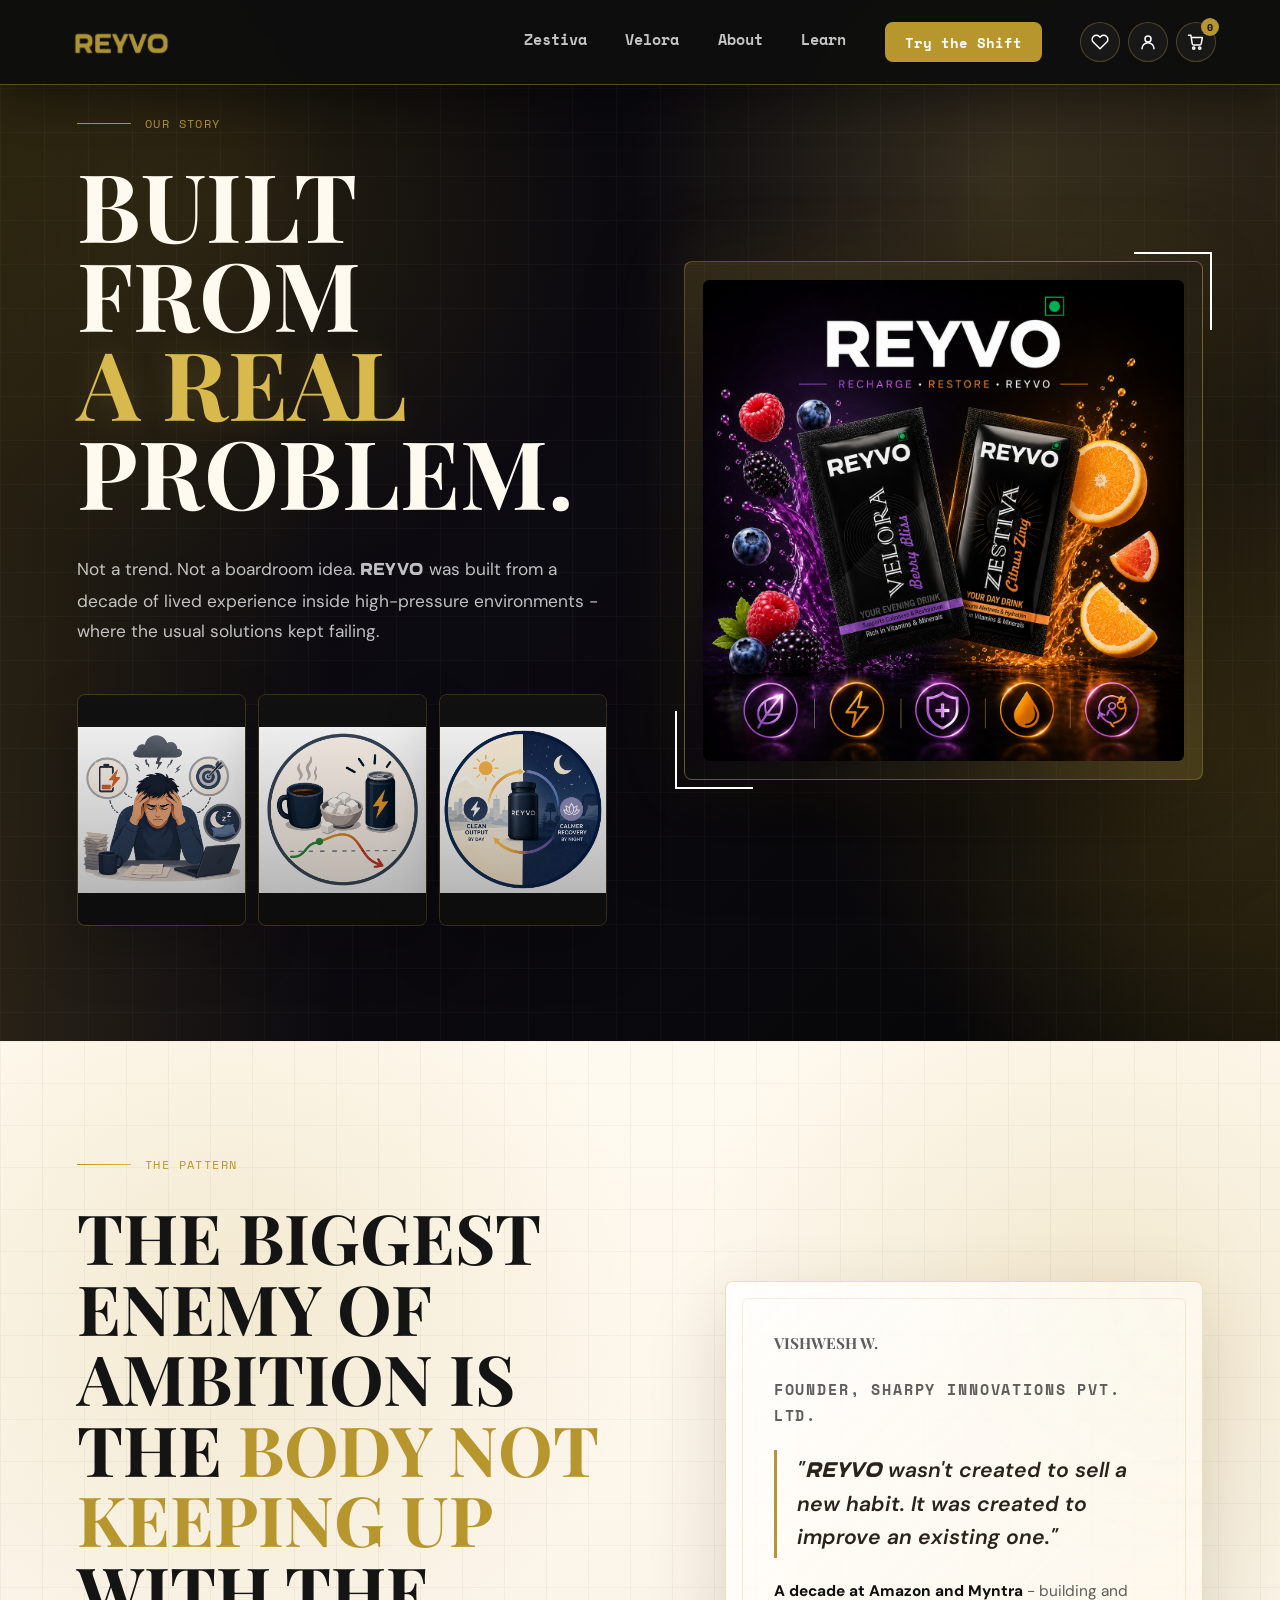
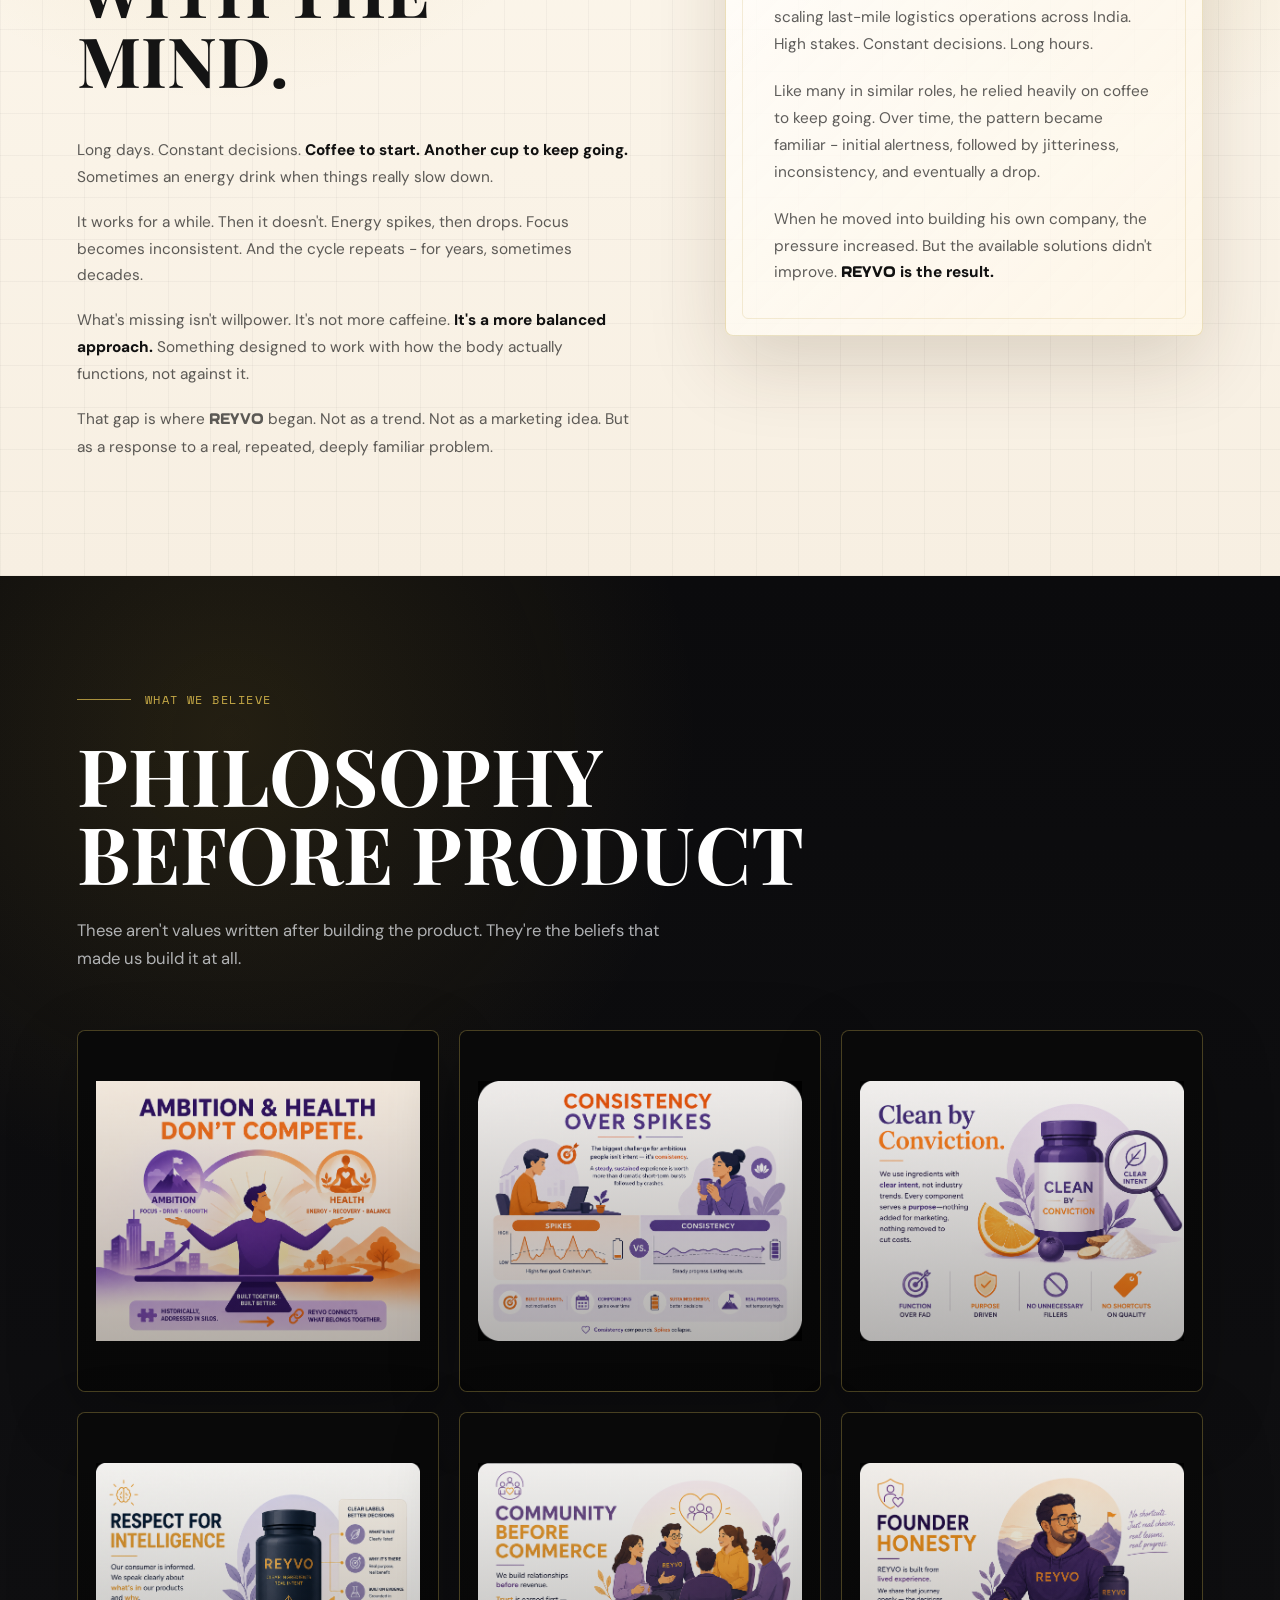
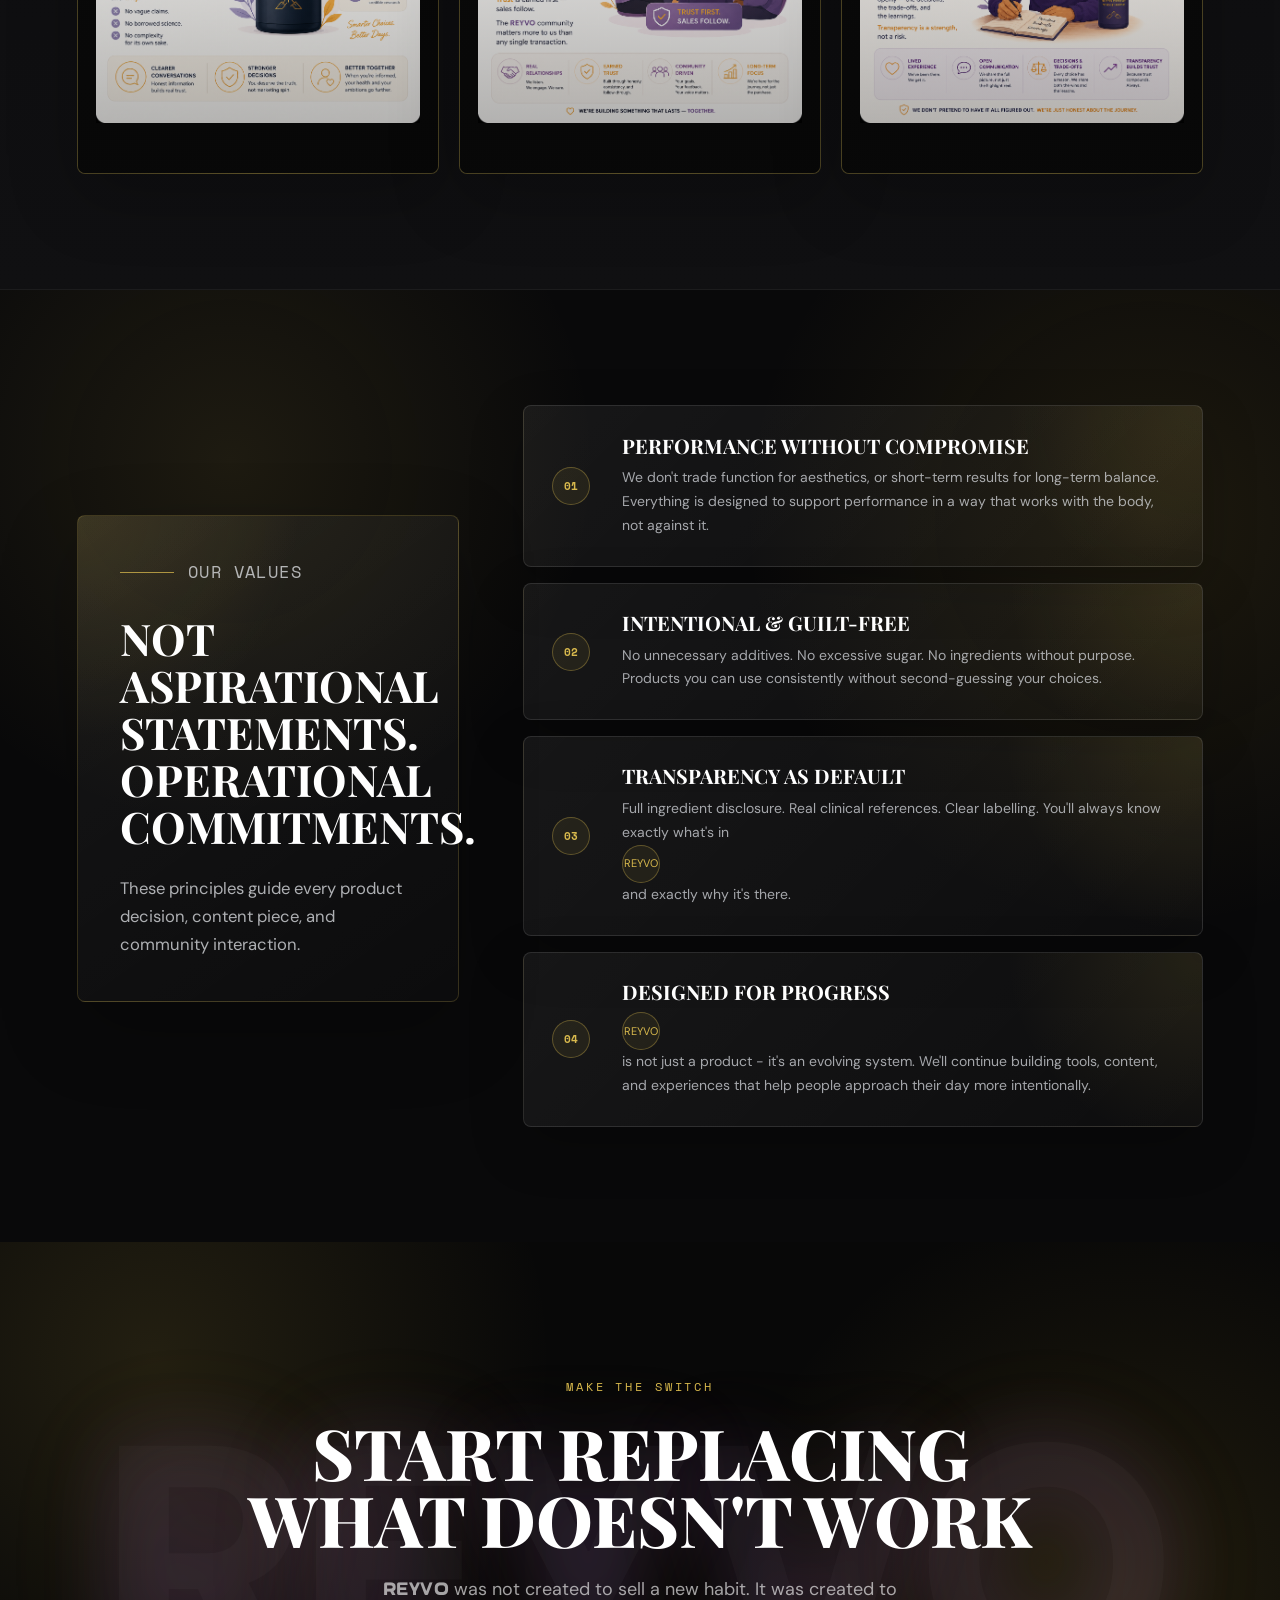
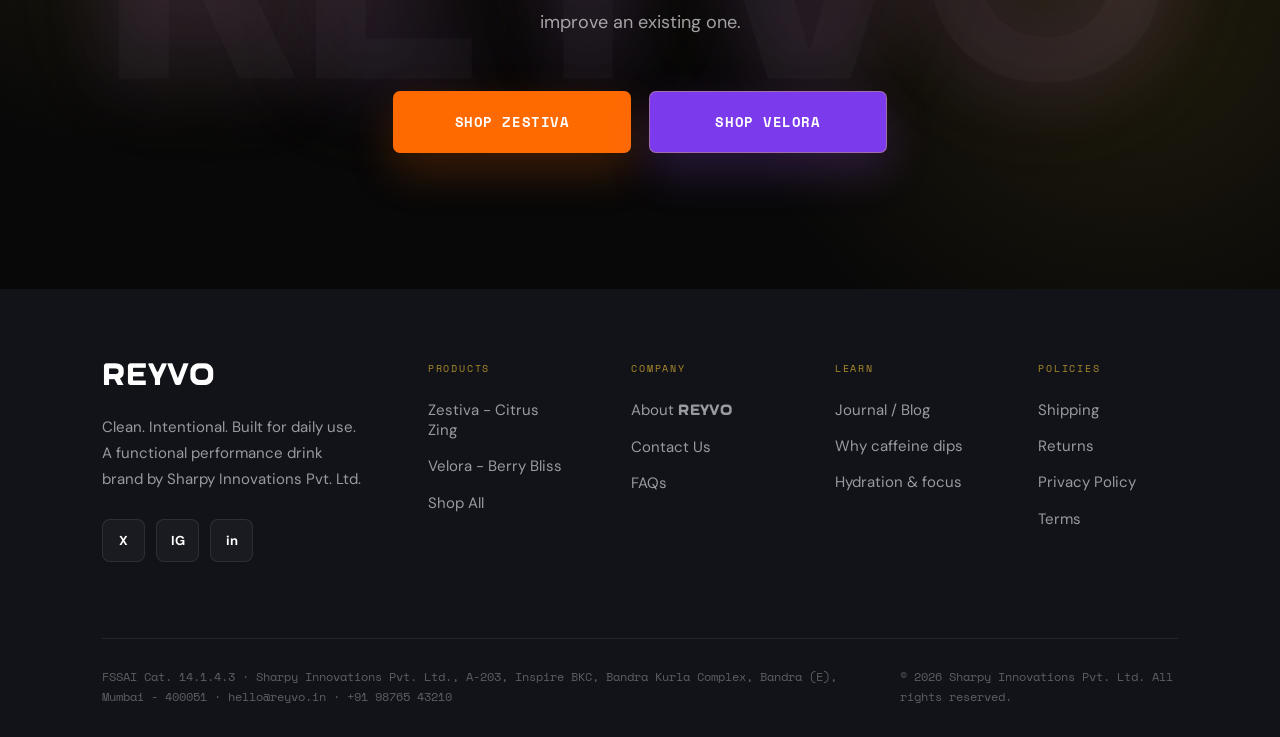
==== about-us.html @ 6826c7c4 "about us page design add to cart design done" ====
<!DOCTYPE html>
<html lang="en">

<head>
    <meta charset="UTF-8">
    <meta name="viewport" content="width=device-width, initial-scale=1.0">
    <title>About Us - REYVO</title>
    <link rel="preconnect" href="https://fonts.googleapis.com">
    <link rel="preconnect" href="https://fonts.gstatic.com" crossorigin>
    <link
        href="https://fonts.googleapis.com/css2?family=DM+Sans:wght@300;400;500;700;800;900&family=Playfair+Display:wght@500;600;700&family=Space+Mono:wght@400;700&display=swap"
        rel="stylesheet">
    <link rel="stylesheet" href="style.css">
</head>

<body class="legal-page">
    <header class="site-header legal-header">
        <a class="brand" href="index.html#top" aria-label="REYVO home">
            <img src="Assets/reyvo-logo.png" alt="REYVO">
        </a>

        <nav class="header-nav" aria-label="Primary navigation">
            <a href="zestiva.html">Zestiva</a>
            <a href="velora.html">Velora</a>
            <a href="about-us.html">About</a>
            <a href="index.html#learn">Learn</a>
            <a class="shop-btn" href="index.html#pricing">Try the Shift</a>
        </nav>
    </header>

    <main id="top">
        <section class="our-story-section about-story-section reveal" id="our-story">
            <div class="our-story-inner">
                <div class="our-story-content">
                    <div class="mini-tag our-story-tag">
                        <span class="tag-line"></span>
                        <p>OUR STORY</p>
                    </div>

                    <h1>
                        BUILT FROM
                        <span>A REAL</span>
                        PROBLEM.
                    </h1>

                    <p class="our-story-lede">
                        Not a trend. Not a boardroom idea. REYVO was built from a decade
                        of lived experience inside high-pressure environments - where
                        the usual solutions kept failing.
                    </p>

                    <div class="story-proof-grid" aria-label="What shaped REYVO">
                        <article class="story-flip-card" tabindex="0">
                            <div class="story-flip-card-inner">
                                <div class="story-card-face story-card-front story-card-image">
                                    <img src="Assets/pressure.png" alt="Pressure visual">
                                </div>
                                <div class="story-card-face story-card-back story-card-content">
                                    <span>01</span>
                                    <strong>Pressure</strong>
                                    <p>Long days made energy, focus, and recovery feel like separate battles.</p>
                                </div>
                            </div>
                        </article>
                        <article class="story-flip-card" tabindex="0">
                            <div class="story-flip-card-inner">
                                <div class="story-card-face story-card-front story-card-image">
                                    <img src="Assets/pattern.png" alt="Pattern visual">
                                </div>
                                <div class="story-card-face story-card-back story-card-content">
                                    <span>02</span>
                                    <strong>Pattern</strong>
                                    <p>Coffee, sugar, and stimulation helped briefly, then created another dip.</p>
                                </div>
                            </div>
                        </article>
                        <article class="story-flip-card" tabindex="0">
                            <div class="story-flip-card-inner">
                                <div class="story-card-face story-card-front story-card-image">
                                    <img src="Assets/shift.png" alt="Shift visual">
                                </div>
                                <div class="story-card-face story-card-back story-card-content">
                                    <span>03</span>
                                    <strong>Shift</strong>
                                    <p>REYVO was built for daily rhythm: clean output by day, calmer recovery by night.</p>
                                </div>
                            </div>
                        </article>
                    </div>
                </div>

                <figure class="our-story-visual">
                    <img src="Assets/our-story-img.png" alt="REYVO Zestiva and Velora product story">
                </figure>
            </div>
        </section>

        <section class="about-pattern-section reveal" id="pattern">
            <div class="about-pattern-inner">
                <div class="about-pattern-copy">
                    <div class="mini-tag about-pattern-tag">
                        <span class="tag-line"></span>
                        <p>THE PATTERN</p>
                    </div>

                    <h2>
                        The biggest enemy of ambition is the <span>body not keeping up</span> with the mind.
                    </h2>

                    <div class="about-pattern-text">
                        <p>Long days. Constant decisions. <strong>Coffee to start. Another cup to keep going.</strong> Sometimes an energy drink when things really slow down.</p>
                        <p>It works for a while. Then it doesn't. Energy spikes, then drops. Focus becomes inconsistent. And the cycle repeats - for years, sometimes decades.</p>
                        <p>What's missing isn't willpower. It's not more caffeine. <strong>It's a more balanced approach.</strong> Something designed to work with how the body actually functions, not against it.</p>
                        <p>That gap is where REYVO began. Not as a trend. Not as a marketing idea. But as a response to a real, repeated, deeply familiar problem.</p>
                    </div>
                </div>

                <aside class="founder-note-card" aria-label="Founder note">
                    <p class="founder-name">Vishwesh W.</p>
                    <p class="founder-role">Founder, Sharpy Innovations Pvt. Ltd.</p>

                    <blockquote>
                        "REYVO wasn't created to sell a new habit. It was created to improve an existing one."
                    </blockquote>

                    <p><strong>A decade at Amazon and Myntra</strong> - building and scaling last-mile logistics operations across India. High stakes. Constant decisions. Long hours.</p>
                    <p>Like many in similar roles, he relied heavily on coffee to keep going. Over time, the pattern became familiar - initial alertness, followed by jitteriness, inconsistency, and eventually a drop.</p>
                    <p>When he moved into building his own company, the pressure increased. But the available solutions didn't improve. <strong>REYVO is the result.</strong></p>
                </aside>
            </div>
        </section>

        <section class="about-philosophy-section reveal" id="philosophy">
            <div class="about-philosophy-inner">
                <div class="mini-tag about-dark-tag">
                    <span class="tag-line"></span>
                    <p>WHAT WE BELIEVE</p>
                </div>

                <div class="about-section-heading">
                    <h2>Philosophy before product</h2>
                    <p>These aren't values written after building the product. They're the beliefs that made us build it at all.</p>
                </div>

                <div class="philosophy-grid" aria-label="REYVO philosophy">
                    <article class="philosophy-card" tabindex="0">
                        <div class="philosophy-card-inner">
                            <div class="philosophy-card-face philosophy-card-image">
                                <img src="Assets/ambition.png" alt="Ambition and health visual">
                            </div>
                            <div class="philosophy-card-face philosophy-card-copy">
                                <span>01</span>
                                <h3>Ambition &amp; health don't compete</h3>
                                <p>You shouldn't have to choose between performing at your best and treating your body well. The two are not in conflict - they've just been offered conflicting tools until now.</p>
                            </div>
                        </div>
                    </article>

                    <article class="philosophy-card" tabindex="0">
                        <div class="philosophy-card-inner">
                            <div class="philosophy-card-face philosophy-card-image">
                                <img src="Assets/consistency.png" alt="Consistency visual">
                            </div>
                            <div class="philosophy-card-face philosophy-card-copy">
                                <span>02</span>
                                <h3>Consistency over spikes</h3>
                                <p>The biggest challenge for ambitious people isn't intent - it's consistency. A steady, sustained experience is worth more than dramatic short-term bursts followed by crashes.</p>
                            </div>
                        </div>
                    </article>

                    <article class="philosophy-card" tabindex="0">
                        <div class="philosophy-card-inner">
                            <div class="philosophy-card-face philosophy-card-image">
                                <img src="Assets/clean.png" alt="Clean formulation visual">
                            </div>
                            <div class="philosophy-card-face philosophy-card-copy">
                                <span>03</span>
                                <h3>Clean by conviction</h3>
                                <p>We use ingredients with intention, not because "clean" is fashionable. Every ingredient has a defined role. Nothing added for marketing. Nothing removed for cost.</p>
                            </div>
                        </div>
                    </article>

                    <article class="philosophy-card" tabindex="0">
                        <div class="philosophy-card-inner">
                            <div class="philosophy-card-face philosophy-card-image">
                                <img src="Assets/respect.png" alt="Respect for intelligence visual">
                            </div>
                            <div class="philosophy-card-face philosophy-card-copy">
                                <span>04</span>
                                <h3>Respect for intelligence</h3>
                                <p>Our consumer is informed. We speak clearly about what's in our products and why. No vague claims. No borrowed science. No complexity for its own sake.</p>
                            </div>
                        </div>
                    </article>

                    <article class="philosophy-card" tabindex="0">
                        <div class="philosophy-card-inner">
                            <div class="philosophy-card-face philosophy-card-image">
                                <img src="Assets/community.png" alt="Community visual">
                            </div>
                            <div class="philosophy-card-face philosophy-card-copy">
                                <span>05</span>
                                <h3>Community before commerce</h3>
                                <p>We build relationships before revenue. Trust is earned first - sales follow. The REYVO community matters more to us than any single transaction.</p>
                            </div>
                        </div>
                    </article>

                    <article class="philosophy-card" tabindex="0">
                        <div class="philosophy-card-inner">
                            <div class="philosophy-card-face philosophy-card-image">
                                <img src="Assets/founder.png" alt="Founder honesty visual">
                            </div>
                            <div class="philosophy-card-face philosophy-card-copy">
                                <span>06</span>
                                <h3>Founder honesty</h3>
                                <p>REYVO is built from lived experience. We share that journey openly - the decisions, the trade-offs, and the learnings. Transparency is a strength, not a risk.</p>
                            </div>
                        </div>
                    </article>
                </div>
            </div>
        </section>

        <section class="about-values-section reveal" id="values">
            <div class="about-values-inner">
                <div class="about-values-lead">
                    <div class="mini-tag about-dark-tag">
                        <span class="tag-line"></span>
                        <p>OUR VALUES</p>
                    </div>

                    <h2>Not aspirational statements. Operational commitments.</h2>
                    <p>These principles guide every product decision, content piece, and community interaction.</p>
                </div>

                <div class="about-values-list" aria-label="REYVO values">
                    <article>
                        <span>01</span>
                        <div>
                            <h3>Performance without compromise</h3>
                            <p>We don't trade function for aesthetics, or short-term results for long-term balance. Everything is designed to support performance in a way that works with the body, not against it.</p>
                        </div>
                    </article>

                    <article>
                        <span>02</span>
                        <div>
                            <h3>Intentional &amp; guilt-free</h3>
                            <p>No unnecessary additives. No excessive sugar. No ingredients without purpose. Products you can use consistently without second-guessing your choices.</p>
                        </div>
                    </article>

                    <article>
                        <span>03</span>
                        <div>
                            <h3>Transparency as default</h3>
                            <p>Full ingredient disclosure. Real clinical references. Clear labelling. You'll always know exactly what's in REYVO and exactly why it's there.</p>
                        </div>
                    </article>

                    <article>
                        <span>04</span>
                        <div>
                            <h3>Designed for progress</h3>
                            <p>REYVO is not just a product - it's an evolving system. We'll continue building tools, content, and experiences that help people approach their day more intentionally.</p>
                        </div>
                    </article>
                </div>
            </div>
        </section>

        <section class="switch-section about-switch-section reveal">
            <div class="premium-fit-inner">
                <p class="switch-kicker">MAKE THE SWITCH</p>

                <h2>START REPLACING<br>WHAT DOESN'T WORK</h2>
                <p class="premium-fit-lede">REYVO was not created to sell a new habit. It was created to improve an existing one.</p>

                <div class="switch-actions">
                    <a class="switch-btn switch-zestiva" href="index.html#pricing">SHOP ZESTIVA</a>
                    <a class="switch-btn switch-velora" href="index.html#pricing">SHOP VELORA</a>
                </div>
            </div>
        </section>
    </main>

    <footer class="footer site-footer">
        <div class="footer-inner">
            <div class="footer-grid">
                <div class="footer-brand-block">
                    <a class="footer-logo" href="index.html#top" aria-label="REYVO home">REYVO</a>
                    <p>Clean. Intentional. Built for daily use. A functional performance drink brand by Sharpy Innovations Pvt. Ltd.</p>
                    <div class="footer-social" aria-label="Social links">
                        <a href="https://x.com/reyvoindia" target="_blank" rel="noopener" aria-label="X">X</a>
                        <a href="https://www.instagram.com/reyvoindia" target="_blank" rel="noopener" aria-label="Instagram">IG</a>
                        <a href="https://www.linkedin.com/company/reyvo" target="_blank" rel="noopener" aria-label="LinkedIn">in</a>
                    </div>
                </div>

                <nav class="footer-column" aria-label="Products">
                    <h2>Products</h2>
                    <a href="zestiva.html">Zestiva - Citrus Zing</a>
                    <a href="velora.html">Velora - Berry Bliss</a>
                    <a href="index.html#pricing">Shop All</a>
                </nav>

                <nav class="footer-column" aria-label="Company">
                    <h2>Company</h2>
                    <a href="about-us.html">About REYVO</a>
                    <a href="contact-us.html">Contact Us</a>
                    <a href="contact-us.html">FAQs</a>
                </nav>

                <nav class="footer-column" aria-label="Learn">
                    <h2>Learn</h2>
                    <a href="index.html#learn">Journal / Blog</a>
                    <a href="index.html#learn">Why caffeine dips</a>
                    <a href="index.html#learn">Hydration &amp; focus</a>
                </nav>

                <nav class="footer-column" aria-label="Policies">
                    <h2>Policies</h2>
                    <a href="terms-and-conditions.html">Shipping</a>
                    <a href="refund-return-policy.html">Returns</a>
                    <a href="privacy-policy.html">Privacy Policy</a>
                    <a href="terms-and-conditions.html">Terms</a>
                </nav>
            </div>

            <div class="footer-bottom">
                <p>FSSAI Cat. 14.1.4.3 · Sharpy Innovations Pvt. Ltd., A-203, Inspire BKC, Bandra Kurla Complex, Bandra (E), Mumbai - 400051 · hello@reyvo.in · +91 98765 43210</p>
                <p>© 2026 Sharpy Innovations Pvt. Ltd. All rights reserved.</p>
            </div>
        </div>
    </footer>

    <script src="script.js"></script>
</body>

</html>
---- style.css ----
@import url("https://fonts.googleapis.com/css2?family=DM+Sans:wght@300;400;500;700;800;900&family=Playfair+Display:wght@500;600;700&family=Space+Mono:wght@400;700&display=swap");

@font-face {
    font-family: "Davioza Molegs";
    src: url("Assets/fonts/DaviozaMolegs.otf") format("opentype");
    font-weight: 400;
    font-style: normal;
    font-display: swap;
}

/* Global foundation */
:root {
    --primary: #b8962e;
    --accent: #FDC105;
    --obsidian: #0e0e0e;
    --black: #050505;
    --cream: #f8f8f6;
    --ink: #111111;
    --muted: #686868;
    --line: rgba(255, 255, 255, 0.12);
    --gold: #b8962e;
    --gold-bright: #d8b94d;
    --orange: #b8962e;
    --green: #d8b94d;
    --violet: #111111;
    --shadow: 0 28px 80px rgba(0, 0, 0, 0.22);
}

* {
    box-sizing: border-box;
}

html {
    scroll-behavior: smooth;
}

body {
    margin: 0;
    font-family: "DM Sans", Calibri, "Segoe UI", Arial, sans-serif;
    background: var(--black);
    color: #fff;
    letter-spacing: 0;
}

body.legal-page {
    background: linear-gradient(180deg, #111 0%, #f6f3ec 260px, #f8f8f6 100%);
    color: var(--ink);
}

img,
svg,
video {
    display: block;
    max-width: 100%;
}

a {
    color: inherit;
    text-decoration: none;
}

h1,
h2 {
    font-family: "Playfair Display", Georgia, "Times New Roman", serif;
    letter-spacing: 0;
}

.brand-word {
    font-family: "Davioza Molegs", "Times New Roman", serif;
    font-weight: 400;
    letter-spacing: 0.02em;
}

.eyebrow,
.button,
.header-nav,
.system-tag,
.system-time,
.footer-policy-links,
label {
    font-family: "Space Mono", "Courier New", monospace;
}

/* Shared header and homepage-style navigation */
.site-header {
    position: fixed;
    top: 0;
    left: 0;
    right: 0;
    z-index: 50;
    display: flex;
    align-items: center;
    justify-content: space-between;
    gap: 28px;
    padding: 22px clamp(20px, 5vw, 72px);
    background: rgba(14, 14, 14, 0);
    border-bottom: 1px solid transparent;
    transition: background 260ms ease, border-color 260ms ease, box-shadow 260ms ease;
}

.site-header.is-scrolled,
.legal-page .site-header,
.product-detail-page .site-header {
    background: rgba(14, 14, 14, 0.96);
    border-bottom-color: rgba(184, 150, 46, 0.46);
    box-shadow: 0 16px 40px rgba(0, 0, 0, 0.36);
    backdrop-filter: blur(18px);
}

.brand {
    display: inline-flex;
    align-items: center;
    flex: 0 0 auto;
}

.brand img {
    width: auto;
    height: 34px;
    object-fit: contain;
    filter: brightness(0) saturate(100%) invert(59%) sepia(36%) saturate(710%) hue-rotate(10deg) brightness(91%) contrast(89%);
    transition: opacity 220ms ease;
}

.brand:hover img {
    opacity: 0.82;
}

.header-nav {
    display: flex;
    align-items: center;
    justify-content: flex-end;
    gap: clamp(18px, 3vw, 42px);
    min-width: 0;
}

.header-nav a:not(.shop-btn) {
    position: relative;
    padding-bottom: 6px;
    color: rgba(255, 255, 255, 0.76);
    font-size: 15px;
    font-weight: 700;
    transition: color 220ms ease;
}

.header-nav a:not(.shop-btn)::after {
    content: "";
    position: absolute;
    left: 50%;
    bottom: 0;
    width: 0;
    height: 2px;
    background: var(--gold);
    transform: translateX(-50%);
    transition: width 260ms ease;
}

.header-nav a:not(.shop-btn):hover {
    color: var(--gold);
}

.header-nav a:not(.shop-btn):hover::after {
    width: 100%;
}

.header-nav .shop-btn {
    display: inline-flex;
    align-items: center;
    justify-content: center;
    min-height: 40px;
    padding: 0 20px;
    border-radius: 8px;
    background: var(--orange);
    color: #fff;
    font-size: 14px;
    font-weight: 700;
    transition: transform 220ms ease, background 220ms ease;
}

.header-nav .shop-btn:hover {
    background: var(--gold-bright);
    transform: translateY(-2px);
}

.header-actions {
    display: inline-flex;
    align-items: center;
    gap: 8px;
}

.header-icon-btn {
    position: relative;
    display: inline-grid;
    place-items: center;
    width: 40px;
    height: 40px;
    border: 1px solid rgba(216, 185, 77, 0.28);
    border-radius: 50%;
    background: rgba(255, 255, 255, 0.045);
    color: #fff;
    cursor: pointer;
    transition: transform 220ms ease, border-color 220ms ease, background 220ms ease;
}

.header-icon-btn:hover {
    transform: translateY(-2px);
    border-color: rgba(216, 185, 77, 0.68);
    background: rgba(216, 185, 77, 0.12);
}

.header-icon-btn svg {
    width: 18px;
    height: 18px;
    fill: none;
    stroke: currentColor;
    stroke-width: 2;
    stroke-linecap: round;
    stroke-linejoin: round;
}

.cart-count {
    position: absolute;
    top: -5px;
    right: -4px;
    display: grid;
    min-width: 18px;
    height: 18px;
    place-items: center;
    padding: 0 5px;
    border-radius: 999px;
    background: var(--gold);
    color: #080808;
    font-family: "Space Mono", "Courier New", monospace;
    font-size: 10px;
    font-weight: 700;
}

.cart-drawer-shell {
    position: fixed;
    inset: 0;
    z-index: 120;
    visibility: hidden;
    pointer-events: none;
}

.cart-overlay {
    position: absolute;
    inset: 0;
    border: 0;
    background: rgba(0, 0, 0, 0.58);
    opacity: 0;
    cursor: pointer;
    transition: opacity 280ms ease;
}

.cart-drawer {
    position: absolute;
    top: 0;
    right: 0;
    display: grid;
    grid-template-columns: minmax(260px, 0.42fr) minmax(360px, 0.58fr);
    width: min(920px, 100vw);
    height: 100%;
    background: #fffaf0;
    color: #111;
    box-shadow: -28px 0 90px rgba(0, 0, 0, 0.34);
    transform: translateX(104%);
    transition: transform 340ms cubic-bezier(0.2, 0.7, 0.2, 1);
}

.cart-drawer-open {
    overflow: hidden;
}

.cart-drawer-open .cart-drawer-shell {
    visibility: visible;
    pointer-events: auto;
}

.cart-drawer-open .cart-overlay {
    opacity: 1;
}

.cart-drawer-open .cart-drawer {
    transform: translateX(0);
}

.cart-related-panel,
.cart-main-panel {
    display: flex;
    min-height: 0;
    flex-direction: column;
    padding: clamp(22px, 3vw, 34px);
}

.cart-related-panel {
    border-right: 1px solid rgba(17, 17, 17, 0.1);
    background:
        radial-gradient(circle at 30% 0%, rgba(216, 185, 77, 0.18), transparent 30%),
        #f4efe4;
}

.cart-main-panel {
    background: #fffaf0;
}

.cart-panel-head {
    display: flex;
    align-items: center;
    justify-content: space-between;
    gap: 18px;
    margin-bottom: 22px;
}

.cart-panel-head h2 {
    margin: 0;
    color: #111;
    font-size: clamp(28px, 3vw, 40px);
    font-weight: 700;
    line-height: 1;
}

.cart-close-btn {
    display: inline-grid;
    place-items: center;
    width: 40px;
    height: 40px;
    border: 0;
    border-radius: 50%;
    background: rgba(17, 17, 17, 0.06);
    color: #111;
    cursor: pointer;
}

.cart-close-btn svg {
    width: 22px;
    height: 22px;
    fill: none;
    stroke: currentColor;
    stroke-width: 2.4;
    stroke-linecap: round;
}

.cart-related-list {
    display: grid;
    gap: 24px;
    overflow-y: auto;
    padding-right: 2px;
}

.cart-related-card {
    display: grid;
    gap: 12px;
}

.cart-related-card figure {
    display: grid;
    min-height: 270px;
    place-items: center;
    margin: 0;
    border-radius: 8px;
    background: #fff;
    box-shadow: inset 0 0 0 1px rgba(17, 17, 17, 0.06);
}

.cart-related-card img {
    width: min(72%, 230px);
    max-height: 250px;
    object-fit: contain;
}

.cart-related-card span {
    color: var(--gold);
    font-family: "Space Mono", "Courier New", monospace;
    font-size: 11px;
    font-weight: 700;
    letter-spacing: 0.12em;
    text-transform: uppercase;
}

.cart-related-card h3 {
    margin: 0;
    color: #111;
    font-size: 28px;
    line-height: 1.1;
}

.cart-related-card p {
    margin: 0;
    color: rgba(17, 17, 17, 0.62);
    font-size: 14px;
}

.cart-related-card button {
    min-height: 48px;
    border: 0;
    border-radius: 6px;
    background: #111;
    color: #fff;
    font-family: "Space Mono", "Courier New", monospace;
    font-size: 12px;
    font-weight: 700;
    cursor: pointer;
}

.cart-shipping-meter {
    margin-bottom: 22px;
    padding: 18px;
    border-radius: 8px;
    background: #f3eadb;
}

.cart-shipping-meter p {
    margin: 0 0 12px;
    color: #111;
    font-size: 15px;
}

.cart-shipping-meter b {
    color: var(--gold);
}

.cart-shipping-meter span {
    display: block;
    height: 6px;
    overflow: hidden;
    border-radius: 999px;
    background: rgba(17, 17, 17, 0.1);
}

.cart-shipping-meter i {
    display: block;
    width: 0;
    height: 100%;
    border-radius: inherit;
    background: var(--gold);
    transition: width 260ms ease;
}

.cart-items {
    display: grid;
    gap: 16px;
    min-height: 0;
    max-height: min(45vh, 430px);
    overflow-y: auto;
    padding-right: 8px;
}

.cart-items::-webkit-scrollbar,
.cart-related-list::-webkit-scrollbar {
    width: 7px;
}

.cart-items::-webkit-scrollbar-thumb,
.cart-related-list::-webkit-scrollbar-thumb {
    border-radius: 999px;
    background: rgba(184, 150, 46, 0.45);
}

.cart-item {
    display: grid;
    grid-template-columns: 112px minmax(0, 1fr);
    gap: 18px;
    padding-bottom: 16px;
    border-bottom: 1px solid rgba(17, 17, 17, 0.1);
}

.cart-item figure {
    display: grid;
    min-height: 126px;
    place-items: center;
    margin: 0;
    border-radius: 8px;
    background: #f3eadb;
}

.cart-item img {
    width: 82%;
    max-height: 112px;
    object-fit: contain;
}

.cart-item-copy {
    min-width: 0;
}

.cart-item-top {
    display: flex;
    align-items: start;
    justify-content: space-between;
    gap: 12px;
}

.cart-item h3 {
    margin: 0;
    color: #111;
    font-size: 22px;
    line-height: 1.1;
}

.cart-remove-btn {
    border: 0;
    background: transparent;
    color: #a27a20;
    font-size: 13px;
    font-weight: 800;
    cursor: pointer;
}

.cart-item p,
.cart-item span {
    display: block;
    margin: 8px 0 0;
    color: rgba(17, 17, 17, 0.62);
    font-size: 13px;
    line-height: 1.45;
}

.cart-item-bottom {
    display: flex;
    align-items: center;
    justify-content: space-between;
    gap: 12px;
    margin-top: 14px;
    color: #111;
}

.cart-qty {
    display: inline-flex;
    align-items: center;
    gap: 10px;
    padding: 5px;
    border: 1px solid rgba(17, 17, 17, 0.12);
    border-radius: 999px;
}

.cart-qty button {
    display: grid;
    width: 26px;
    height: 26px;
    place-items: center;
    border: 0;
    border-radius: 50%;
    background: #111;
    color: #fff;
    cursor: pointer;
}

.cart-qty svg {
    width: 14px;
    height: 14px;
    fill: none;
    stroke: currentColor;
    stroke-width: 2.4;
    stroke-linecap: round;
}

.cart-empty-state {
    padding: 24px;
    border: 1px dashed rgba(184, 150, 46, 0.45);
    border-radius: 8px;
    background: rgba(184, 150, 46, 0.08);
}

.cart-empty-state h3,
.cart-empty-state p {
    margin: 0;
}

.cart-empty-state p {
    margin-top: 8px;
    color: rgba(17, 17, 17, 0.62);
}

.cart-footer {
    margin-top: auto;
    padding-top: 22px;
}

.cart-subtotal {
    display: flex;
    align-items: center;
    justify-content: space-between;
    gap: 18px;
    margin-bottom: 18px;
    color: #111;
    font-size: 24px;
}

.cart-subtotal strong {
    font-size: 30px;
}

.cart-terms {
    display: flex;
    align-items: center;
    gap: 10px;
    margin-bottom: 22px;
    color: rgba(17, 17, 17, 0.76);
    font-family: "DM Sans", Calibri, "Segoe UI", Arial, sans-serif;
    font-size: 14px;
}

.cart-terms input {
    width: 18px;
    height: 18px;
}

.cart-actions {
    display: grid;
    grid-template-columns: 1fr 1fr;
    gap: 12px;
}

.cart-outline-btn,
.cart-solid-btn {
    display: inline-flex;
    min-height: 56px;
    align-items: center;
    justify-content: center;
    border-radius: 999px;
    font-weight: 800;
}

.cart-outline-btn {
    border: 1px solid #111;
    color: #111;
}

.cart-solid-btn {
    background: #111;
    color: #fff;
}

.cart-continue-btn {
    display: block;
    width: 100%;
    margin-top: 18px;
    border: 0;
    background: transparent;
    color: #111;
    font-weight: 800;
    cursor: pointer;
}

/* Homepage hero section */
.landing-hero {
    position: relative;
    min-height: 100vh;
    overflow: hidden;
    display: flex;
    align-items: center;
    justify-content: center;
    padding: 126px clamp(16px, 2.5vw, 36px) 72px;
    background: #050505;
    isolation: isolate;
}

.hero-bg-image {
    position: absolute;
    inset: 0;
    transform: scale(1.04);
}

.hero-overlay {
    position: absolute;
    inset: 0;
    z-index: 1;
    background: linear-gradient(90deg, rgba(0, 0, 0, 0.84), rgba(0, 0, 0, 0.42), rgba(0, 0, 0, 0.76));
}

.floating {
    position: absolute;
    z-index: 2;
    width: min(42vw, 650px);
    min-width: 260px;
    pointer-events: none;
    filter: drop-shadow(0 28px 46px rgba(0, 0, 0, 0.42));
    animation: floatMove 6s ease-in-out infinite;
}

.floating-1 {
    top: 18%;
    right: -2%;
}

.floating-2 {
    bottom: 10%;
    left: -4%;
    animation-delay: 2s;
}

.hero-inner {
    position: relative;
    z-index: 5;
    width: min(1280px, 100%);
    text-align: center;
}

.landing-hero .eyebrow {
    display: inline-flex;
    align-items: center;
    justify-content: center;
    min-height: 44px;
    margin: 0 0 28px;
    padding: 0 28px;
    border: 1px solid rgba(184, 150, 46, 0.72);
    color: var(--gold-bright);
    font-size: 12px;
    letter-spacing: 0.08em;
    text-transform: uppercase;
}

.landing-hero h1 {
    margin: 0 auto 30px;
    max-width: 1280px;
    color: #fff;
    font-size: clamp(3rem, 5.8vw, 5.9rem);
    font-weight: 700;
    line-height: 0.95;
}

.landing-hero h1 .hero-line {
    display: block;
    white-space: nowrap;
    opacity: 0;
}

.landing-hero h1 .hero-line-one {
    animation: heroLineFromLeft 1300ms cubic-bezier(0.16, 1, 0.3, 1) 220ms forwards;
}

.landing-hero h1 .hero-line-two {
    animation: heroLineFromRight 1400ms cubic-bezier(0.16, 1, 0.3, 1) 440ms forwards;
}

.landing-hero h1 .hero-line-three {
    animation: heroLineFromLeft 1400ms cubic-bezier(0.16, 1, 0.3, 1) 640ms forwards;
}

.subline {
    max-width: 780px;
    margin: 0 auto;
    color: rgba(255, 255, 255, 0.78);
    font-size: clamp(15px, 1.2vw, 18px);
    line-height: 1.8;
}

.hero-buttons {
    display: flex;
    justify-content: center;
    flex-wrap: wrap;
    gap: 18px;
    margin-top: 34px;
}

.button,
.hero-cta {
    display: inline-flex;
    align-items: center;
    justify-content: center;
    min-height: 52px;
    padding: 0 28px;
    border: 1px solid var(--gold);
    border-radius: 0;
    background: transparent;
    color: var(--gold);
    font-size: 0.82rem;
    font-weight: 700;
    letter-spacing: 0.07em;
    text-transform: uppercase;
    cursor: pointer;
    transition: background 220ms ease, color 220ms ease, transform 220ms ease;
}

.button:hover,
.hero-cta:hover {
    background: var(--gold);
    color: #0e0e0e;
    transform: translateY(-2px);
}

/* Moving ticker section */
.ticker-wrap {
    overflow: hidden;
    padding: 18px 0;
    background: var(--gold);
    color: #0e0e0e;
}

.ticker {
    display: flex;
    width: max-content;
    gap: 28px;
    font-family: "Space Mono", "Courier New", monospace;
    font-size: 13px;
    font-weight: 700;
    letter-spacing: 0.08em;
    white-space: nowrap;
    animation: tickerMove 32s linear infinite;
}

/* Our story section */
.our-story-section {
    position: relative;
    overflow: hidden;
    padding: clamp(82px, 9vw, 132px) clamp(20px, 6vw, 92px);
    background:
        linear-gradient(rgba(255, 255, 255, 0.026) 1px, transparent 1px),
        linear-gradient(90deg, rgba(255, 255, 255, 0.026) 1px, transparent 1px),
        radial-gradient(circle at 78% 18%, rgba(216, 185, 77, 0.2), transparent 28%),
        radial-gradient(circle at 90% 72%, rgba(184, 150, 46, 0.18), transparent 25%),
        linear-gradient(135deg, #060606 0%, #0d0b12 48%, #050505 100%);
    background-size: 44px 44px, 44px 44px, auto, auto, auto;
    color: #fff;
    isolation: isolate;
}

.our-story-section::before {
    content: "";
    position: absolute;
    inset: 0;
    z-index: -1;
    background:
        linear-gradient(90deg, rgba(184, 150, 46, 0.16), transparent 26%, transparent 74%, rgba(184, 150, 46, 0.12)),
        radial-gradient(circle at 18% 20%, rgba(184, 150, 46, 0.16), transparent 28%);
    pointer-events: none;
}

.our-story-inner {
    display: grid;
    grid-template-columns: minmax(0, 0.92fr) minmax(360px, 0.9fr);
    gap: clamp(36px, 6vw, 92px);
    align-items: center;
    max-width: 1360px;
    margin: 0 auto;
}

.our-story-content {
    position: relative;
    z-index: 2;
}

.our-story-tag {
    margin-bottom: 24px;
}

.our-story-tag .tag-line {
    background: linear-gradient(90deg, var(--gold), var(--orange));
}

.our-story-tag p {
    color: var(--orange);
}

.our-story-content h1,
.our-story-content h2 {
    max-width: 640px;
    margin: 0;
    color: #fffaf0;
    font-family: "Playfair Display", Georgia, "Times New Roman", serif;
    font-size: clamp(48px, 7.4vw, 104px);
    font-weight: 700;
    line-height: 0.94;
    text-transform: uppercase;
    text-wrap: balance;
}

.our-story-content h1 span,
.our-story-content h2 span {
    display: block;
    color: var(--gold-bright);
    text-shadow: 0 0 32px rgba(216, 185, 77, 0.2);
}

.our-story-lede {
    max-width: 660px;
    margin: clamp(26px, 3vw, 38px) 0 0;
    color: rgba(255, 255, 255, 0.74);
    font-size: clamp(17px, 1.35vw, 21px);
    line-height: 1.75;
}

.story-proof-grid {
    display: grid;
    grid-template-columns: repeat(3, minmax(0, 1fr));
    gap: 12px;
    max-width: 760px;
    margin-top: clamp(28px, 4vw, 48px);
}

.story-proof-grid article {
    position: relative;
    min-height: 230px;
    padding: 0;
    border: 1px solid rgba(184, 150, 46, 0.26);
    border-radius: 8px;
    background: transparent;
    box-shadow: 0 22px 58px rgba(0, 0, 0, 0.24);
    perspective: 1100px;
    outline: none;
}

.story-flip-card-inner {
    position: relative;
    width: 100%;
    min-height: 230px;
    transform-style: preserve-3d;
    transition: transform 680ms cubic-bezier(0.2, 0.7, 0.2, 1);
}

.story-flip-card:hover .story-flip-card-inner,
.story-flip-card:focus-visible .story-flip-card-inner {
    transform: rotateY(180deg);
}

.story-flip-card:focus-visible {
    border-color: rgba(216, 185, 77, 0.72);
    box-shadow: 0 0 0 3px rgba(216, 185, 77, 0.18), 0 22px 58px rgba(0, 0, 0, 0.24);
}

.story-card-face {
    position: absolute;
    inset: 0;
    overflow: hidden;
    border-radius: 8px;
    backface-visibility: hidden;
}

.story-card-image {
    background: #111;
}

.story-card-content {
    display: flex;
    flex-direction: column;
    justify-content: flex-start;
    gap: 8px;
    padding: 18px;
    background: linear-gradient(180deg, rgba(14, 14, 14, 0.96), rgba(14, 14, 14, 0.9));
    backdrop-filter: blur(14px);
    transform: rotateY(180deg);
    overflow-y: auto;
}

.story-card-image::after {
    content: "";
    position: absolute;
    inset: 0;
    background: linear-gradient(180deg, rgba(5, 5, 5, 0.02), rgba(5, 5, 5, 0.32));
    pointer-events: none;
}

.story-card-image img {
    width: 100%;
    height: 100%;
    min-height: 230px;
    object-fit: contain;
}

.story-proof-grid span {
    display: inline-flex;
    margin-bottom: 6px;
    color: var(--orange);
    font-family: "Space Mono", "Courier New", monospace;
    font-size: 12px;
    font-weight: 700;
}

.story-proof-grid strong {
    display: block;
    margin-bottom: 8px;
    color: #fff;
    font-size: 15px;
    letter-spacing: 0.08em;
    text-transform: uppercase;
}

.story-proof-grid p {
    margin: 0;
    color: rgba(255, 255, 255, 0.62);
    font-size: 12.5px;
    line-height: 1.5;
}

.about-pattern-section {
    position: relative;
    overflow: hidden;
    padding: clamp(82px, 9vw, 132px) clamp(20px, 6vw, 92px);
    background:
        linear-gradient(rgba(17, 17, 17, 0.035) 1px, transparent 1px),
        linear-gradient(90deg, rgba(17, 17, 17, 0.035) 1px, transparent 1px),
        radial-gradient(circle at 18% 22%, rgba(184, 150, 46, 0.15), transparent 30%),
        radial-gradient(circle at 86% 24%, rgba(184, 150, 46, 0.16), transparent 30%),
        linear-gradient(180deg, #fffaf0 0%, #f7efe2 100%);
    background-size: 42px 42px, 42px 42px, auto, auto, auto;
    color: var(--ink);
}

.about-pattern-inner {
    display: grid;
    grid-template-columns: minmax(0, 1.05fr) minmax(340px, 0.9fr);
    gap: clamp(36px, 7vw, 100px);
    align-items: center;
    max-width: 1240px;
    margin: 0 auto;
}

.about-pattern-copy {
    max-width: 720px;
}

.about-pattern-tag {
    margin-bottom: 22px;
}

.about-pattern-tag p {
    color: var(--gold);
}

.about-pattern-tag .tag-line {
    background: linear-gradient(90deg, var(--gold), var(--gold-bright));
}

.about-pattern-copy h2 {
    margin: 0;
    color: #141414;
    font-family: "Playfair Display", Georgia, "Times New Roman", serif;
    font-size: clamp(42px, 5.4vw, 76px);
    font-weight: 700;
    line-height: 1.02;
    text-transform: uppercase;
    text-wrap: balance;
}

.about-pattern-copy h2 span {
    color: var(--gold);
}

.about-pattern-text {
    display: grid;
    gap: 18px;
    max-width: 650px;
    margin-top: clamp(26px, 4vw, 42px);
}

.about-pattern-text p,
.founder-note-card p {
    margin: 0;
    color: rgba(17, 17, 17, 0.68);
    font-size: clamp(15px, 1.2vw, 17px);
    line-height: 1.75;
}

.about-pattern-text strong,
.founder-note-card strong {
    color: #111;
    font-weight: 800;
}

.founder-note-card {
    position: relative;
    display: grid;
    gap: 20px;
    padding: clamp(28px, 4vw, 48px);
    border: 1px solid rgba(184, 150, 46, 0.28);
    border-radius: 8px;
    background:
        linear-gradient(135deg, rgba(255, 255, 255, 0.88), rgba(255, 247, 232, 0.74)),
        radial-gradient(circle at 100% 0%, rgba(216, 185, 77, 0.16), transparent 34%);
    box-shadow: 0 28px 80px rgba(65, 39, 10, 0.16);
}

.founder-note-card::before {
    content: "";
    position: absolute;
    inset: 16px;
    border: 1px solid rgba(184, 150, 46, 0.16);
    border-radius: 6px;
    pointer-events: none;
}

.founder-name {
    color: #141414;
    font-family: "Playfair Display", Georgia, "Times New Roman", serif;
    font-size: clamp(30px, 3.2vw, 42px);
    font-weight: 700;
    line-height: 1;
    text-transform: uppercase;
}

.founder-role {
    margin-top: -12px;
    color: var(--gold);
    font-family: "Space Mono", "Courier New", monospace;
    font-size: 11px;
    font-weight: 700;
    letter-spacing: 0.12em;
    text-transform: uppercase;
}

.founder-note-card blockquote {
    margin: 0;
    padding: 4px 0 4px 20px;
    border-left: 3px solid var(--gold);
    color: #29231b;
    font-size: clamp(18px, 1.65vw, 22px);
    font-style: italic;
    font-weight: 600;
    line-height: 1.55;
}

.about-philosophy-section,
.about-values-section {
    position: relative;
    overflow: hidden;
    padding: clamp(86px, 9vw, 132px) clamp(20px, 6vw, 92px);
    background:
        radial-gradient(circle at 18% 12%, rgba(184, 150, 46, 0.14), transparent 30%),
        linear-gradient(180deg, #0b0b0d 0%, #101012 100%);
    color: #fff;
}

.about-philosophy-inner,
.about-values-inner {
    width: min(1180px, 100%);
    margin: 0 auto;
}

.about-dark-tag {
    margin-bottom: 18px;
}

.about-dark-tag .tag-line {
    background: rgba(216, 185, 77, 0.75);
}

.about-dark-tag p {
    color: rgba(216, 185, 77, 0.9);
}

.about-section-heading {
    max-width: 760px;
    margin-bottom: clamp(34px, 5vw, 58px);
}

.about-section-heading h2,
.about-values-lead h2 {
    margin: 0;
    color: #fff;
    font-family: "Playfair Display", Georgia, "Times New Roman", serif;
    font-size: clamp(44px, 6.2vw, 86px);
    font-weight: 700;
    line-height: 0.98;
    text-transform: uppercase;
    text-wrap: balance;
}

.about-section-heading p,
.about-values-lead p {
    max-width: 620px;
    margin: 24px 0 0;
    color: rgba(235, 238, 243, 0.72);
    font-size: clamp(16px, 1.3vw, 18px);
    line-height: 1.7;
}

.philosophy-grid {
    display: grid;
    grid-template-columns: repeat(3, minmax(0, 1fr));
    gap: 20px;
}

.philosophy-card {
    min-height: 360px;
    border: 1px solid rgba(216, 185, 77, 0.28);
    border-radius: 8px;
    background:
        radial-gradient(circle at 50% 0%, rgba(216, 185, 77, 0.12), transparent 34%),
        #111;
    perspective: 1200px;
    outline: none;
    box-shadow: 0 22px 70px rgba(0, 0, 0, 0.24);
}

.philosophy-card-inner {
    position: relative;
    width: 100%;
    min-height: 360px;
    transform-style: preserve-3d;
    transition: transform 720ms cubic-bezier(0.2, 0.7, 0.2, 1);
}

.philosophy-card:hover .philosophy-card-inner,
.philosophy-card:focus-visible .philosophy-card-inner {
    transform: rotateY(180deg);
}

.philosophy-card:focus-visible {
    border-color: rgba(216, 185, 77, 0.72);
    box-shadow: 0 0 0 3px rgba(216, 185, 77, 0.18);
}

.philosophy-card-face {
    position: absolute;
    inset: 0;
    overflow: hidden;
    border-radius: 8px;
    backface-visibility: hidden;
}

.philosophy-card-image {
    display: grid;
    place-items: center;
    padding: 18px;
    background:
        radial-gradient(circle at 50% 50%, rgba(216, 185, 77, 0.12), transparent 44%),
        #090909;
}

.philosophy-card-image::after {
    content: "";
    position: absolute;
    inset: 0;
    background: linear-gradient(180deg, rgba(5, 5, 5, 0), rgba(5, 5, 5, 0.34));
    pointer-events: none;
}

.philosophy-card-image img {
    width: 100%;
    height: 100%;
    min-height: 324px;
    object-fit: contain;
}

.philosophy-card-copy {
    display: flex;
    flex-direction: column;
    justify-content: center;
    gap: 14px;
    padding: 28px;
    background:
        linear-gradient(180deg, rgba(19, 19, 21, 0.98), rgba(13, 13, 15, 0.96)),
        radial-gradient(circle at 100% 0%, rgba(216, 185, 77, 0.12), transparent 30%);
    transform: rotateY(180deg);
}

.philosophy-card-copy span,
.about-values-list span {
    color: var(--gold-bright);
    font-family: "Space Mono", "Courier New", monospace;
    font-size: 11px;
    font-weight: 700;
    letter-spacing: 0.08em;
}

.philosophy-card-copy h3,
.about-values-list h3 {
    margin: 0;
    color: #fff;
    font-family: "Playfair Display", Georgia, "Times New Roman", serif;
    font-size: clamp(22px, 2vw, 30px);
    font-weight: 700;
    line-height: 1.1;
    text-transform: uppercase;
}

.philosophy-card-copy p,
.about-values-list p {
    margin: 0;
    color: rgba(235, 238, 243, 0.68);
    font-size: 14px;
    line-height: 1.7;
}

.about-values-section {
    border-top: 1px solid rgba(255, 255, 255, 0.08);
    background:
        radial-gradient(circle at 18% 18%, rgba(216, 185, 77, 0.1), transparent 28%),
        radial-gradient(circle at 90% 24%, rgba(184, 150, 46, 0.12), transparent 30%),
        #09090a;
}

.about-values-inner {
    display: grid;
    grid-template-columns: minmax(300px, 0.36fr) minmax(620px, 0.64fr);
    gap: clamp(42px, 5vw, 76px);
    align-items: start;
    width: min(1320px, 100%);
}

.about-values-lead {
    position: sticky;
    top: 110px;
    align-self: start;
    padding: clamp(26px, 3.5vw, 42px);
    border: 1px solid rgba(216, 185, 77, 0.2);
    border-radius: 8px;
    background:
        linear-gradient(145deg, rgba(255, 255, 255, 0.055), rgba(255, 255, 255, 0.015)),
        radial-gradient(circle at 0% 0%, rgba(216, 185, 77, 0.14), transparent 36%);
    box-shadow: 0 28px 80px rgba(0, 0, 0, 0.24);
}

.about-values-lead h2 {
    max-width: 470px;
    font-size: clamp(34px, 3.4vw, 54px);
    line-height: 1.08;
    overflow-wrap: normal;
}

.about-values-lead p {
    max-width: 390px;
}

.about-values-list {
    display: grid;
    gap: 16px;
}

.about-values-list article {
    display: grid;
    grid-template-columns: 48px minmax(0, 1fr);
    gap: 22px;
    align-items: center;
    min-height: 132px;
    padding: clamp(22px, 2.2vw, 30px);
    border: 1px solid rgba(255, 255, 255, 0.11);
    border-radius: 8px;
    background:
        linear-gradient(135deg, rgba(255, 255, 255, 0.06), rgba(255, 255, 255, 0.018)),
        radial-gradient(circle at 100% 0%, rgba(216, 185, 77, 0.11), transparent 28%);
    box-shadow: 0 18px 54px rgba(0, 0, 0, 0.22);
    transition: transform 240ms ease, border-color 240ms ease, background 240ms ease;
    overflow: visible;
}

.about-values-list article:hover {
    transform: translateY(-4px);
    border-color: rgba(216, 185, 77, 0.38);
    background:
        linear-gradient(135deg, rgba(255, 255, 255, 0.075), rgba(255, 255, 255, 0.02)),
        radial-gradient(circle at 100% 0%, rgba(216, 185, 77, 0.16), transparent 30%);
}

.about-values-list article:last-child {
    border-bottom: 1px solid rgba(255, 255, 255, 0.11);
}

.about-values-list h3 {
    margin-bottom: 10px;
    font-size: clamp(20px, 1.45vw, 25px);
    line-height: 1.08;
}

.about-values-list span {
    display: grid;
    place-items: center;
    width: 38px;
    height: 38px;
    border: 1px solid rgba(216, 185, 77, 0.34);
    border-radius: 50%;
    background: rgba(216, 185, 77, 0.08);
}

.about-values-list article>div {
    min-width: 0;
    overflow: visible;
    padding-right: 0;
}

.story-card-content::-webkit-scrollbar {
    width: 5px;
}

.story-card-content::-webkit-scrollbar-thumb {
    border-radius: 999px;
    background: rgba(216, 185, 77, 0.45);
}

.about-values-list .brand-word {
    font-family: inherit;
    font-weight: inherit;
    letter-spacing: inherit;
}

.about-switch-section {
    background:
        radial-gradient(circle at 15% 18%, rgba(255, 106, 0, 0.28), transparent 34%),
        radial-gradient(circle at 84% 28%, rgba(168, 85, 247, 0.28), transparent 34%),
        radial-gradient(circle at 50% 92%, rgba(216, 185, 77, 0.13), transparent 30%),
        #080808;
}

.about-switch-section::before {
    color: rgba(255, 106, 0, 0.09);
    text-shadow:
        0 0 80px rgba(168, 85, 247, 0.16),
        0 0 120px rgba(216, 185, 77, 0.1);
}

.about-switch-section .switch-zestiva {
    background: #ff6a00;
    box-shadow: 0 18px 45px rgba(255, 106, 0, 0.22);
}

.about-switch-section .switch-velora {
    background: #7c3aed;
    border-color: rgba(216, 185, 77, 0.4);
    box-shadow: 0 18px 45px rgba(168, 85, 247, 0.22);
}

.our-story-visual {
    position: relative;
    margin: 0;
    padding: clamp(10px, 1.4vw, 18px);
    border: 1px solid rgba(216, 185, 77, 0.36);
    border-radius: 8px;
    background:
        linear-gradient(135deg, rgba(184, 150, 46, 0.2), rgba(8, 8, 8, 0.18) 46%, rgba(216, 185, 77, 0.14));
    box-shadow:
        0 30px 90px rgba(0, 0, 0, 0.5),
        0 0 70px rgba(184, 150, 46, 0.14);
}

.our-story-visual::before,
.our-story-visual::after {
    content: "";
    position: absolute;
    width: 76px;
    height: 76px;
    border-color: var(--gold-bright);
    pointer-events: none;
}

.our-story-visual::before {
    top: -10px;
    right: -10px;
    border-top: 2px solid;
    border-right: 2px solid;
}

.our-story-visual::after {
    left: -10px;
    bottom: -10px;
    border-left: 2px solid;
    border-bottom: 2px solid;
}

.our-story-visual img {
    width: 100%;
    aspect-ratio: 1;
    border-radius: 6px;
    object-fit: cover;
    box-shadow: inset 0 0 0 1px rgba(255, 255, 255, 0.08);
}

/* Reality section */
.dark-section,
.reality-section {
    background:
        radial-gradient(circle at 14% 12%, rgba(184, 150, 46, 0.13), transparent 32%),
        linear-gradient(180deg, #fffaf0 0%, #f4ead8 100%);
    color: var(--ink);
}

.reality-section {
    padding: 92px clamp(20px, 6vw, 92px);
}

.reality-wrap {
    display: grid;
    grid-template-columns: minmax(0, 1.1fr) minmax(320px, 0.9fr);
    gap: clamp(36px, 6vw, 86px);
    align-items: stretch;
    max-width: 1320px;
    margin: 0 auto;
}

.reality-content {
    display: flex;
    flex-direction: column;
}

.mini-tag {
    display: flex;
    align-items: center;
    gap: 14px;
    margin-bottom: 28px;
    color: var(--gold-bright);
    font-family: "Space Mono", "Courier New", monospace;
    font-size: 12px;
    letter-spacing: 0.12em;
}

.tag-line {
    width: 54px;
    height: 1px;
    background: var(--gold);
}

.mini-tag p {
    margin: 0;
}

.reality-content h2,
.alternative-content h2 {
    margin: 0 0 28px;
    color: var(--ink);
    font-size: clamp(36px, 4.8vw, 72px);
    line-height: 0.96;
    text-transform: uppercase;
}

.reality-text,
.alternative-text {
    max-width: 700px;
    margin: 0 0 24px;
    color: rgba(17, 17, 17, 0.68);
    font-size: 17px;
    line-height: 1.8;
}

.reality-cards {
    display: grid;
    gap: 18px;
    perspective: 1200px;
}

.reality-card {
    padding: 22px;
    border: 1px solid rgba(17, 17, 17, 0.08);
    border-radius: 8px;
    background: rgba(255, 255, 255, 0.72);
    box-shadow: 0 22px 60px rgba(84, 60, 32, 0.13);
    transform-style: preserve-3d;
    animation: realityCardFlip 24s cubic-bezier(0.22, 1, 0.36, 1) infinite;
}

.reality-card:nth-child(2) {
    animation-delay: 8s;
}

.reality-card:nth-child(3) {
    animation-delay: 16s;
}

.card-icon {
    margin-bottom: 18px;
    color: var(--gold);
    font-size: 28px;
}

.card-icon svg {
    width: 28px;
    height: 28px;
    fill: none;
    stroke: currentColor;
    stroke-width: 1.55;
    stroke-linecap: round;
    stroke-linejoin: round;
}

.reality-card h3 {
    margin: 0 0 12px;
    color: var(--ink);
    font-size: 20px;
    letter-spacing: 0.06em;
}

.reality-card p {
    margin: 0;
    color: rgba(17, 17, 17, 0.64);
    line-height: 1.7;
    font-size: 15px;
}

.energy-panel {
    max-width: 620px;
    margin: auto 0 0;
    padding: clamp(16px, 2.4vw, 24px);
    border-left: 4px solid var(--gold);
    background: rgba(255, 255, 255, 0.66);
    box-shadow: 0 18px 48px rgba(84, 60, 32, 0.11);
}

.energy-panel h4 {
    margin: 0 0 8px;
    color: #9b711f;
    font-size: clamp(28px, 3.8vw, 42px);
    line-height: 1;
}

.energy-panel p {
    max-width: 560px;
    margin: 0;
    color: rgba(17, 17, 17, 0.66);
    font-size: 14px;
    line-height: 1.62;
}

.section-kicker {
    color: var(--gold-bright);
    font-family: "Space Mono", "Courier New", monospace;
    font-size: 11px;
    font-weight: 900;
    letter-spacing: 0.18em;
    text-transform: uppercase;
}

.section-title {
    margin: 16px 0 24px;
    font-family: "Playfair Display", Georgia, "Times New Roman", serif;
    font-size: clamp(48px, 6vw, 86px);
    font-weight: 700;
    line-height: 0.94;
    letter-spacing: 0;
}

.section-title em {
    color: var(--gold-bright);
    font-style: italic;
}

.section-subtitle {
    max-width: 610px;
    margin: 0;
    font-size: 17px;
    line-height: 1.85;
}

.ingredient-story {
    position: relative;
    width: 100%;
    min-height: 620vh;
    overflow: hidden;
    border-top: 1px solid rgba(255, 255, 255, 0.08);
    background:
        radial-gradient(circle at 12% 18%, rgba(184, 150, 46, 0.14), transparent 34%),
        radial-gradient(circle at 88% 72%, rgba(167, 158, 205, 0.12), transparent 32%),
        #050506;
    color: #fff;
    z-index: 2;
}

.ingredient-story-pin {
    position: relative;
    top: 0;
    display: grid;
    grid-template-columns: minmax(320px, 0.82fr) minmax(0, 1.18fr);
    gap: clamp(28px, 6vw, 90px);
    align-items: center;
    width: min(1240px, calc(100% - 40px));
    min-height: 100vh;
    margin: 0 auto;
    padding: 110px 0 132px;
    overflow: hidden;
}

.ingredient-story-copy {
    position: relative;
    z-index: 3;
    max-width: 560px;
    opacity: 1;
    transform: none;
}

.ingredient-story-copy .section-title {
    color: #fff;
}

.ingredient-story-copy .section-subtitle {
    color: rgba(255, 255, 255, 0.62);
}

.ingredient-story-cta {
    display: inline-flex;
    align-items: center;
    justify-content: center;
    min-height: 48px;
    margin-top: 28px;
    border: 1px solid rgba(184, 150, 46, 0.4);
    border-radius: 999px;
    padding: 0 24px;
    background: rgba(184, 150, 46, 0.12);
    color: #fff;
    font-weight: 900;
    transition: background 240ms ease, transform 240ms ease, border-color 240ms ease;
}

.ingredient-story-cta:hover {
    border-color: var(--gold);
    background: var(--gold);
    color: #080808;
    transform: translateY(-2px);
}

.ingredient-stage {
    position: relative;
    min-height: 720px;
    overflow: visible;
    bottom: 135px;
}

.ingredient-visual {
    position: absolute;
    top: 50%;
    left: 50%;
    z-index: 2;
    display: grid;
    place-items: center;
    width: min(42vw, 470px);
    min-height: 560px;
    border-radius: 34px;
    background:
        radial-gradient(circle at 48% 24%, rgba(255, 255, 255, 0.14), transparent 24%),
        linear-gradient(145deg, rgba(184, 150, 46, 0.14), rgba(255, 255, 255, 0.025)),
        rgba(255, 255, 255, 0.035);
    box-shadow: 0 42px 120px rgba(0, 0, 0, 0.44), inset 0 1px 0 rgba(255, 255, 255, 0.08);
    opacity: 0;
    transform: translate(-112%, -50%) scale(0.86);
    filter: blur(10px);
    will-change: transform, opacity, filter;
}

.ingredient-visual.is-active {
    opacity: 1;
    filter: blur(0);
}

.ingredient-visual img {
    max-height: 440px;
    object-fit: contain;
    filter: drop-shadow(0 34px 38px rgba(0, 0, 0, 0.38));
}

.ingredient-product-name {
    position: absolute;
    left: 32px;
    top: 28px;
    border-radius: 999px;
    padding: 10px 16px;
    background: rgba(184, 150, 46, 0.15);
    color: var(--gold);
    font-family: "Space Mono", "Courier New", monospace;
    font-size: 11px;
    font-weight: 900;
    letter-spacing: 0.12em;
    text-transform: uppercase;
    opacity: 0;
}

.ingredient-card-stack {
    position: absolute;
    left: 0;
    right: auto;
    bottom: 116px;
    z-index: 4;
    display: grid;
    width: min(480px, 42vw);
    min-height: 270px;
    pointer-events: none;
}

.story-ingredient-card {
    position: absolute;
    inset: auto 0 0;
    border: 1px solid rgba(184, 150, 46, 0.2);
    border-radius: 22px;
    padding: 20px 22px;
    background: rgba(18, 18, 22, 0.74);
    box-shadow: 0 24px 76px rgba(0, 0, 0, 0.38), inset 0 1px 0 rgba(255, 255, 255, 0.06);
    backdrop-filter: blur(18px);
    opacity: 0;
    transform: translateY(92px) scale(0.9);
    filter: blur(8px);
    will-change: transform, opacity, filter;
}

.ingredient-story:not(.is-animated) .story-ingredient-card:first-child {
    opacity: 1;
    transform: translateY(0) scale(1);
    filter: blur(0);
}

.story-ingredient-card:nth-child(2),
.story-ingredient-card:nth-child(4) {
    bottom: 16px;
}

.ingredient-label {
    display: inline-flex;
    align-items: center;
    min-height: 28px;
    margin-bottom: 10px;
    padding: 0 12px;
    border-radius: 999px;
    background: rgba(184, 150, 46, 0.16);
    color: var(--gold);
    font-family: "Space Mono", "Courier New", monospace;
    font-size: 10px;
    font-weight: 900;
    letter-spacing: 0.12em;
    text-transform: uppercase;
}

.ingredient-label.velora {
    background: rgba(167, 158, 205, 0.2);
    color: #a79ecd;
}

.ingredient-label.both {
    background: rgba(255, 255, 255, 0.08);
    color: rgba(255, 255, 255, 0.76);
}

.story-ingredient-card h3 {
    margin: 0 0 8px;
    color: #fff;
    font-size: clamp(19px, 2vw, 25px);
    line-height: 1.15;
}

.story-ingredient-card p {
    margin: 0;
    color: rgba(255, 255, 255, 0.62);
    font-size: 14px;
    line-height: 1.6;
}



/* Alternative comparison section */
.alternative-section {
    padding: 92px clamp(20px, 6vw, 92px);
    background:
        radial-gradient(circle at 16% 14%, rgba(184, 150, 46, 0.14), transparent 32%),
        linear-gradient(180deg, #fffaf0, #f4ead8);
    color: var(--ink);
}

.alternative-inner {
    max-width: 1320px;
    margin: 0 auto;
}

.alternative-content {
    max-width: 880px;
    margin-bottom: 56px;
}

.alternative-content h2 {
    color: var(--ink);
}

.alternative-text {
    color: rgba(17, 17, 17, 0.68);
}

.comparison-table {
    overflow: hidden;
    border: 1px solid rgba(17, 17, 17, 0.1);
    border-radius: 8px;
    background: rgba(255, 255, 255, 0.62);
    box-shadow: 0 26px 70px rgba(84, 60, 32, 0.12);
}

.table-row {
    display: grid;
    grid-template-columns: 1fr 1fr 1fr 1.15fr;
}

.table-row div {
    min-width: 0;
    padding: 19px 20px;
    border-right: 1px solid rgba(17, 17, 17, 0.08);
    border-bottom: 1px solid rgba(17, 17, 17, 0.08);
    color: rgba(17, 17, 17, 0.68);
    font-size: 15px;
    line-height: 1.5;
}

.table-row div:last-child {
    border-right: 0;
}

.table-row:last-child div {
    border-bottom: 0;
}

.table-head div {
    color: var(--ink);
    font-family: "Space Mono", "Courier New", monospace;
    font-size: 12px;
    font-weight: 700;
    letter-spacing: 0.08em;
}

.table-row .reyvo-column {
    background: rgba(184, 150, 46, 0.14);
    color: var(--ink);
}

.reyvo-check {
    display: inline-flex;
    align-items: center;
    justify-content: center;
    margin-right: 8px;
    color: #1ca00b;
    font-weight: 900;
}

/* Reviews section */
.reviews-section {
    padding: 92px clamp(20px, 6vw, 92px);
    background: #101010;
    overflow: hidden;
}

.reviews-panel {
    position: relative;
    width: min(1320px, 100%);
    margin: 0 auto;
    padding: 46px clamp(24px, 4vw, 54px) 62px;
    border-radius: 18px;
    background:
        radial-gradient(circle at 12% 12%, rgba(255, 255, 255, 0.62), transparent 32%),
        linear-gradient(135deg, #F5EDD0 0%, #fff7dc 48%, #ead9a8 100%);
    box-shadow: 0 28px 90px rgba(0, 0, 0, 0.28);
}

.review-emoji {
    position: absolute;
    top: -22px;
    left: 50%;
    transform: translateX(-50%);
    display: inline-flex;
    align-items: center;
    justify-content: center;
    width: 42px;
    height: 42px;
    border-radius: 50%;
    background: #fff6c7;
    font-size: 22px;
    box-shadow: 0 12px 28px rgba(160, 72, 112, 0.2);
}

.reviews-heading {
    margin-bottom: 34px;
    text-align: center;
}

.reviews-kicker {
    display: block;
    margin-bottom: 8px;
    color: rgba(15, 15, 18, 0.55);
    font-family: "Space Mono", "Courier New", monospace;
    font-size: 10px;
    letter-spacing: 0.18em;
    text-transform: uppercase;
}

.reviews-heading h2 {
    margin: 0;
    color: #171215;
    font-size: clamp(32px, 4.2vw, 54px);
    font-weight: 500;
    line-height: 1.05;
}

.reviews-heading em {
    color: #9d6a08;
    font-style: italic;
}

.reviews-grid {
    display: grid;
    grid-template-columns: repeat(3, minmax(0, 1fr));
    gap: 22px;
    position: relative;
    z-index: 2;
}

.review-card {
    min-height: 250px;
    padding: 28px;
    border: 1px solid rgba(45, 25, 36, 0.08);
    border-radius: 10px;
    background: rgba(255, 255, 255, 0.94);
    box-shadow: 0 18px 45px rgba(120, 55, 86, 0.12);
    color: #151515;
}

.review-stars {
    margin-bottom: 16px;
    color: var(--gold);
    font-size: 15px;
    letter-spacing: 2px;
}

.review-card p {
    margin: 0 0 30px;
    color: #161616;
    font-size: 15px;
    font-weight: 700;
    line-height: 1.8;
}

.review-author {
    display: flex;
    align-items: center;
    gap: 12px;
    padding-top: 18px;
    border-top: 1px solid rgba(17, 17, 17, 0.08);
}

.review-avatar {
    display: inline-flex;
    align-items: center;
    justify-content: center;
    width: 40px;
    height: 40px;
    border-radius: 50%;
    color: #fff;
    font-size: 12px;
    font-weight: 800;
}

.avatar-one {
    background: #2266ba;
}

.avatar-two {
    background: #b05098;
}

.avatar-three {
    background: #cc8f28;
}

.review-author strong,
.review-author small {
    display: block;
}

.review-author strong {
    color: #111;
    font-size: 14px;
}

.review-author small {
    color: rgba(17, 17, 17, 0.58);
    font-size: 12px;
}

.reviews-dots {
    display: flex;
    justify-content: center;
    gap: 8px;
    margin-top: 34px;
}

.reviews-dots span {
    width: 5px;
    height: 5px;
    border-radius: 50%;
    background: rgba(97, 44, 72, 0.42);
}

.reviews-dots span:nth-child(2) {
    background: rgba(97, 44, 72, 0.78);
}

.review-hand-img {
    position: absolute;
    right: clamp(6px, 48vw, -5px);
    bottom: -13px;
    z-index: 3;
    width: min(20vw, 242px);
    min-width: 120px;
    pointer-events: none;
    transform-origin: 55% 85%;
    object-fit: contain;
    opacity: 0;
    filter: drop-shadow(0 22px 26px rgba(64, 43, 12, 0.24));
    animation: reviewHandReveal 900ms ease forwards, handFloat 7.5s ease-in-out 900ms infinite;
}

/* System one video and product cards section */
.system-showcase {
    position: relative;
    width: 100%;
    min-height: 100vh;
    overflow: hidden;
    display: flex;
    align-items: center;
    justify-content: center;
    padding: 92px clamp(20px, 8vw, 112px);
    background: #06070c;
}

.system-video {
    position: absolute;
    inset: 0;
    z-index: 4;
    width: 100%;
    height: 100%;
    object-fit: cover;
    background: #06070c;
    opacity: 1;
    transition: opacity 800ms ease, visibility 800ms ease;
}

.system-showcase.video-complete .system-video {
    visibility: hidden;
    opacity: 0;
    pointer-events: none;
}

.system-overlay {
    position: absolute;
    inset: 0;
    z-index: 1;
    background:
        radial-gradient(circle at 20% 55%, rgba(216, 185, 77, 0.18), transparent 28%),
        radial-gradient(circle at 85% 65%, rgba(184, 150, 46, 0.2), transparent 30%),
        rgba(0, 0, 0, 0.74);
}

.system-content {
    position: relative;
    z-index: 2;
    width: min(1160px, 100%);
    opacity: 0;
    transform: translateY(20px);
    transition: opacity 700ms ease, transform 700ms ease;
}

.system-content.show {
    opacity: 1;
    transform: translateY(0);
}

.system-tag {
    margin-bottom: 24px;
}

.system-heading {
    max-width: 1000px;
    margin: 0 0 30px;
    color: #fff;
    font-size: clamp(36px, 5.4vw, 72px);
    font-weight: 700;
    line-height: 0.95;
    text-transform: uppercase;
}

.system-description {
    max-width: 650px;
    margin: 0 0 48px;
    color: #b9bcc8;
    font-size: 17px;
    line-height: 1.8;
}

.system-cards {
    display: grid;
    grid-template-columns: repeat(2, minmax(0, 1fr));
    overflow: hidden;
    border-radius: 8px;
}

.system-card {
    min-height: 410px;
    padding: clamp(26px, 3vw, 38px);
    opacity: 0;
    backdrop-filter: blur(10px);
}

.zestiva-card {
    background: rgba(80, 36, 0, 0.88);
    transform: translateX(-220px);
}

.velora-card {
    background: rgba(30, 0, 45, 0.86);
    transform: translateX(220px);
}

.system-content.show .zestiva-card {
    animation: slideFromLeft 1.1s ease forwards;
}

.system-content.show .velora-card {
    animation: slideFromRight 1.1s ease forwards;
}

.system-time {
    color: rgba(255, 255, 255, 0.7);
    font-size: 12px;
    letter-spacing: 3px;
    text-transform: uppercase;
}

.system-card h3 {
    margin: 22px 0 14px;
    font-size: clamp(30px, 3.5vw, 42px);
    font-weight: 900;
    letter-spacing: 2px;
}

.zestiva-card h3 {
    color: var(--orange);
}

.velora-card h3 {
    color: var(--violet);
}

.system-card h4 {
    margin: 0 0 28px;
    color: #fff;
    font-size: clamp(22px, 2.4vw, 28px);
}

.system-card ul {
    margin: 0 0 34px;
    padding: 0;
    list-style: none;
}

.system-card li {
    padding: 13px 0;
    border-bottom: 1px solid rgba(255, 255, 255, 0.08);
    color: #d5d5d5;
    font-size: 15px;
    line-height: 1.45;
}

.system-btn {
    display: inline-flex;
    align-items: center;
    justify-content: center;
    min-height: 54px;
    padding: 0 28px;
    border-radius: 8px;
    font-weight: 800;
    transition: transform 220ms ease;
}

.system-btn:hover {
    transform: translateY(-3px);
}

.zestiva-btn {
    background: var(--orange);
    color: #fff;
}

.zestiva-card .system-time {
    color: #ffb36f;
}

.velora-btn {
    background: var(--violet);
    color: #fff;
}

/* Scroll-stacked story section */
.stack-story-section {
    position: relative;
    overflow: clip;
    min-height: 100vh;
    padding: 0 clamp(20px, 6vw, 92px);
    background:
        radial-gradient(circle at 18% 20%, rgba(184, 150, 46, 0.12), transparent 32%),
        #0a0a0c;
}

.stack-story-pin {
    display: grid;
    grid-template-columns: minmax(300px, 0.72fr) minmax(520px, 1.28fr);
    gap: clamp(44px, 6vw, 96px);
    align-items: center;
    width: min(1180px, 100%);
    min-height: 100vh;
    margin: 0 auto;
}

.stack-story-copy {
    position: relative;
    z-index: 3;
}

.stack-story-copy h2 {
    margin: 0 0 22px;
    color: #fff;
    font-size: clamp(38px, 5.2vw, 72px);
    font-weight: 800;
    line-height: 0.95;
    text-transform: uppercase;
}

.stack-story-copy p:not(.mini-tag p) {
    max-width: 460px;
    margin: 0 0 30px;
    color: rgba(255, 255, 255, 0.66);
    font-size: 16px;
    line-height: 1.8;
}

.stack-story-cta {
    display: inline-flex;
    align-items: center;
    min-height: 46px;
    padding: 0 22px;
    border: 1px solid rgba(184, 150, 46, 0.7);
    border-radius: 8px;
    color: var(--gold-bright);
    font-family: "Space Mono", "Courier New", monospace;
    font-size: 12px;
    font-weight: 700;
    transition: background 260ms ease, color 260ms ease, transform 260ms ease;
}

.stack-story-cta:hover {
    background: var(--gold);
    color: #0e0e0e;
    transform: translateY(-3px);
}

.stack-progress-dots {
    display: flex;
    gap: 10px;
    margin-top: 34px;
}

.stack-progress-dots span {
    width: 8px;
    height: 8px;
    border: 1px solid rgba(184, 150, 46, 0.7);
    border-radius: 999px;
    background: transparent;
    transition: width 360ms ease, background 360ms ease;
}

.stack-progress-dots span.is-active {
    width: 28px;
    background: var(--gold);
}

.stack-story-stage {
    position: relative;
    width: 100%;
    min-width: 0;
    min-height: 620px;
    overflow: visible;
    display: flex;
    align-items: center;
}

.stack-card-list {
    position: relative;
    display: block !important;
    width: min(640px, 100%);
    min-height: 540px;
    margin-left: auto;
    overflow: visible;
    transform-style: preserve-3d;
}

.stack-card {
    position: absolute;
    inset: 0;
    width: 100%;
    min-height: 430px;
    padding: clamp(28px, 4vw, 42px);
    border: 1px solid rgba(255, 255, 255, 0.11);
    border-radius: 22px;
    background:
        linear-gradient(145deg, rgba(255, 255, 255, 0.08), rgba(255, 255, 255, 0.025)),
        rgba(18, 18, 23, 0.9);
    backdrop-filter: blur(18px);
    box-shadow: 0 34px 100px rgba(0, 0, 0, 0.34);
    transform: translateY(110px) scale(0.88);
    opacity: 0.22;
    will-change: transform, opacity;
    pointer-events: none;
}

.stack-card.is-active {
    transform: translateY(0) scale(1);
    opacity: 1;
    border-color: rgba(184, 150, 46, 0.62);
    box-shadow: 0 38px 110px rgba(184, 150, 46, 0.16);
}

.stack-card:nth-child(1) {
    transform: translateY(0) scale(1);
    opacity: 1;
}

.stack-card:nth-child(2) {
    transform: translateY(34px) scale(0.95);
    opacity: 0.72;
}

.stack-card:nth-child(3) {
    transform: translateY(68px) scale(0.9);
    opacity: 0.5;
}

.stack-card:nth-child(4) {
    transform: translateY(102px) scale(0.85);
    opacity: 0.32;
}

.stack-card:nth-child(5) {
    transform: translateY(136px) scale(0.8);
    opacity: 0.2;
}

.stack-card:nth-child(6) {
    transform: translateY(170px) scale(0.76);
    opacity: 0.12;
}

.stack-icon {
    display: block;
    margin-bottom: 28px;
    font-size: 28px;
}

.stack-card p {
    margin: 0 0 12px;
    color: var(--gold-bright);
    font-family: "Space Mono", "Courier New", monospace;
    font-size: 10px;
    font-weight: 700;
    letter-spacing: 0.1em;
}

.stack-card h3 {
    margin: 0 0 18px;
    color: #fff;
    font-size: clamp(28px, 3.4vw, 44px);
    text-transform: uppercase;
}

.stack-card span:not(.stack-icon) {
    color: rgba(255, 255, 255, 0.62);
    font-size: 15px;
    line-height: 1.7;
}

.stack-mobile-pagination {
    display: none;
}

/* Formulation stacked ingredients section */
.formulation-section {
    position: relative;
    overflow: hidden;
    padding: 112px clamp(20px, 6vw, 92px) 84px;
    background:
        radial-gradient(circle at 16% 18%, rgba(184, 150, 46, 0.16), transparent 28%),
        radial-gradient(circle at 88% 76%, rgba(216, 185, 77, 0.1), transparent 30%),
        #fffaf0;
    color: var(--ink);
}

.formulation-inner {
    position: relative;
    z-index: 1;
    display: grid;
    grid-template-columns: minmax(0, 0.92fr) minmax(360px, 0.78fr);
    gap: clamp(42px, 6vw, 92px);
    width: min(1260px, 100%);
    margin: 0 auto;
}

.formulation-copy {
    align-self: center;
}

.formulation-tag {
    margin-bottom: 18px;
}

.formulation-copy h2 {
    margin: 0;
    color: var(--ink);
    font-size: clamp(48px, 6vw, 86px);
    font-weight: 900;
    line-height: 0.94;
    text-transform: uppercase;
}

.formulation-copy>p {
    max-width: 620px;
    margin: 34px 0 0;
    color: rgba(17, 17, 17, 0.66);
    font-size: 17px;
    line-height: 1.85;
}

.formulation-deck-wrap {
    align-self: center;
}

.formulation-deck {
    position: relative;
    min-height: 430px;
    perspective: 1300px;
}

.formulation-card {
    position: absolute;
    inset: 0;
    display: flex;
    flex-direction: column;
    min-height: 390px;
    padding: 34px 34px 32px;
    border: 1px solid rgba(17, 17, 17, 0.08);
    border-radius: 14px;
    background: rgba(255, 255, 255, 0.78);
    box-shadow: 0 30px 90px rgba(84, 60, 32, 0.16);
    opacity: 0;
    transform: translate3d(0, 68px, -90px) scale(0.9);
    filter: blur(3px);
    pointer-events: none;
    transition:
        opacity 520ms ease,
        filter 520ms ease,
        transform 680ms cubic-bezier(0.16, 1, 0.3, 1),
        border-color 420ms ease,
        box-shadow 420ms ease;
}

.formulation-card.is-active {
    opacity: 1;
    transform: translate3d(0, 0, 0) scale(1);
    filter: blur(0);
    pointer-events: auto;
    border-color: rgba(184, 150, 46, 0.5);
    box-shadow: 0 42px 110px rgba(84, 60, 32, 0.2), 0 0 42px rgba(184, 150, 46, 0.12);
}

.formulation-card.is-next {
    opacity: 0.62;
    transform: translate3d(26px, 38px, -60px) scale(0.92);
    filter: blur(1.5px);
}

.formulation-card.is-after {
    opacity: 0.34;
    transform: translate3d(48px, 76px, -120px) scale(0.84);
    filter: blur(3px);
}

.formulation-icon {
    display: block;
    margin-bottom: 28px;
    font-size: 34px;
}

.formulation-card h3 {
    margin: 0 0 16px;
    color: var(--ink);
    font-size: clamp(25px, 2.5vw, 34px);
    line-height: 1;
    text-transform: uppercase;
}

.formulation-card p {
    margin: 0;
    color: rgba(17, 17, 17, 0.62);
    font-size: 15px;
    line-height: 1.78;
}

.formulation-card small {
    margin-top: auto;
    color: var(--gold-bright);
    font-family: "Space Mono", "Courier New", monospace;
    font-size: 10px;
    font-weight: 900;
    letter-spacing: 0.09em;
}

.formulation-controls {
    display: flex;
    justify-content: center;
    gap: 18px;
    margin-top: 28px;
}

.formulation-arrow {
    display: grid;
    place-items: center;
    width: 54px;
    height: 54px;
    border: 1px solid rgba(17, 17, 17, 0.1);
    border-radius: 50%;
    background: rgba(255, 255, 255, 0.68);
    color: var(--ink);
    font-size: 34px;
    line-height: 1;
    cursor: pointer;
    transition: background 260ms ease, border-color 260ms ease, color 260ms ease, transform 260ms ease;
}

.formulation-arrow:hover {
    border-color: var(--gold);
    background: var(--gold);
    color: #080808;
    transform: translateY(-3px);
}

.formulation-badges {
    grid-column: 1 / -1;
    display: flex;
    flex-wrap: wrap;
    justify-content: center;
    gap: 12px;
    margin-top: 28px;
}

.formulation-badges span {
    display: inline-flex;
    align-items: center;
    min-height: 34px;
    padding: 0 16px;
    border: 1px solid rgba(17, 17, 17, 0.08);
    border-radius: 999px;
    background: rgba(255, 255, 255, 0.62);
    color: rgba(17, 17, 17, 0.68);
    font-size: 12px;
}

.formulation-badges span::first-letter {
    color: var(--gold-bright);
}

/* Premium formulation lab section */
.formula-lab-section {
    position: relative;
    overflow: hidden;
    padding: 108px clamp(20px, 6vw, 92px) 44px;
    background:
        radial-gradient(circle at 12% 6%, rgba(184, 150, 46, 0.16), transparent 30%),
        radial-gradient(circle at 88% 18%, rgba(253, 193, 5, 0.12), transparent 28%),
        linear-gradient(180deg, #060609 0%, #101014 100%);
    color: #fff;
    isolation: isolate;
}

.formula-lab-section::before {
    content: "FORMULATION";
    position: absolute;
    top: 12px;
    right: -26px;
    z-index: -1;
    color: rgba(255, 255, 255, 0.025);
    font-size: clamp(58px, 11vw, 174px);
    font-weight: 900;
    line-height: 1;
    letter-spacing: 0.04em;
}

.formula-lab-inner {
    width: min(1320px, 100%);
    margin: 0 auto;
}

.formula-lab-header {
    max-width: 720px;
    margin-bottom: 54px;
}

.formula-lab-tag {
    margin-bottom: 16px;
    color: var(--accent);
}

.formula-lab-tag .tag-line {
    background: var(--accent);
}

.formula-lab-header h2 {
    margin: 0;
    max-width: 760px;
    color: #fff;
    font-size: clamp(42px, 5.2vw, 78px);
    font-weight: 900;
    line-height: 0.95;
    text-transform: uppercase;
}

.formula-lab-header p {
    max-width: 650px;
    margin: 24px 0 0;
    color: rgba(255, 255, 255, 0.72);
    font-size: 16px;
    line-height: 1.85;
}

.formula-grid {
    display: grid;
    grid-template-columns: repeat(4, minmax(0, 1fr));
    gap: 16px;
}

.formula-card {
    position: relative;
    min-height: 264px;
    padding: 28px 24px 24px;
    border: 1px solid rgba(255, 255, 255, 0.12);
    border-radius: 8px;
    background:
        linear-gradient(145deg, rgba(255, 255, 255, 0.055), rgba(255, 255, 255, 0.018)),
        #151519;
    box-shadow: inset 0 1px 0 rgba(255, 255, 255, 0.05);
    transition: border-color 320ms ease, transform 360ms cubic-bezier(0.16, 1, 0.3, 1), box-shadow 360ms ease, background 360ms ease;
}

.formula-card::after {
    content: "";
    position: absolute;
    inset: auto 18px 0;
    height: 3px;
    border-radius: 999px 999px 0 0;
    background: linear-gradient(90deg, var(--primary), var(--accent));
    opacity: 0;
    transform: scaleX(0.24);
    transition: opacity 320ms ease, transform 360ms ease;
}

.formula-card:hover {
    border-color: rgba(253, 193, 5, 0.42);
    background:
        radial-gradient(circle at 84% 0%, rgba(184, 150, 46, 0.18), transparent 38%),
        linear-gradient(145deg, rgba(255, 255, 255, 0.075), rgba(255, 255, 255, 0.024)),
        #17171c;
    box-shadow: 0 24px 64px rgba(0, 0, 0, 0.34), 0 0 32px rgba(253, 193, 5, 0.08);
    transform: translateY(-6px);
}

.formula-card:hover::after {
    opacity: 1;
    transform: scaleX(1);
}

.formula-icon {
    display: inline-flex;
    align-items: center;
    justify-content: center;
    width: 38px;
    height: 38px;
    margin-bottom: 18px;
    border-radius: 8px;
    background: rgba(253, 193, 5, 0.08);
    font-size: 24px;
}

.formula-card h3 {
    margin: 0 0 12px;
    color: #fff;
    font-size: 18px;
    font-weight: 900;
    line-height: 1.05;
    text-transform: uppercase;
}

.formula-card p {
    margin: 0 0 18px;
    color: rgba(255, 255, 255, 0.62);
    font-size: 13px;
    line-height: 1.7;
}

.formula-card small {
    position: absolute;
    left: 24px;
    right: 24px;
    bottom: 22px;
    color: var(--accent);
    font-family: "Space Mono", "Courier New", monospace;
    font-size: 9px;
    font-weight: 900;
    letter-spacing: 0.08em;
}

.formula-badges {
    display: flex;
    flex-wrap: wrap;
    gap: 12px;
    margin-top: 42px;
}

.formula-badges span {
    display: inline-flex;
    align-items: center;
    min-height: 34px;
    padding: 0 14px;
    border: 1px solid rgba(255, 255, 255, 0.13);
    border-radius: 999px;
    background: rgba(255, 255, 255, 0.04);
    color: rgba(255, 255, 255, 0.72);
    font-family: "Space Mono", "Courier New", monospace;
    font-size: 11px;
    transition: border-color 260ms ease, color 260ms ease, transform 260ms ease;
}

.formula-badges span:hover {
    border-color: rgba(253, 193, 5, 0.5);
    color: #fff;
    transform: translateY(-2px);
}

/* Real-life fit split section */
.fit-split-section {
    position: relative;
    overflow: hidden;
    padding: 112px clamp(20px, 6vw, 92px);
    background: linear-gradient(180deg, #fffdf9 0%, #f8f2e9 100%);
    color: #08101f;
}

.fit-split-inner {
    display: grid;
    grid-template-columns: minmax(320px, 0.86fr) minmax(420px, 1.14fr);
    align-items: center;
    gap: clamp(34px, 5vw, 72px);
    width: min(1240px, 100%);
    margin: 0 auto;
}

.fit-split-header {
    grid-column: 1 / -1;
    width: min(760px, 100%);
    margin: 0 auto clamp(18px, 2vw, 28px);
    text-align: center;
}

.fit-split-copy {
    position: relative;
    z-index: 2;
    opacity: 0;
    transform: translateX(-34px);
    transition: opacity 900ms cubic-bezier(0.22, 1, 0.36, 1), transform 900ms cubic-bezier(0.22, 1, 0.36, 1);
}

.fit-split-section.visible .fit-split-copy {
    opacity: 1;
    transform: translateX(0);
}

.fit-split-header h2 {
    margin: 0 0 12px;
    color: #07101e;
    font-size: clamp(42px, 5.6vw, 76px);
    font-weight: 600;
    line-height: 1;
}

.fit-split-subtitle {
    margin: 0;
    color: #8b6d20;
    font-family: "Space Mono", "Courier New", monospace;
    font-size: clamp(12px, 1.2vw, 15px);
    font-weight: 700;
    letter-spacing: 0.12em;
    text-transform: uppercase;
}

.fit-split-lede {
    max-width: 660px;
    margin: 18px auto 0;
    color: rgba(8, 16, 31, 0.62);
    font-size: 16px;
    line-height: 1.8;
}

.fit-accordion {
    display: grid;
    width: 100%;
    border: 1px solid rgba(8, 16, 31, 0.09);
    border-radius: 14px;
    overflow: hidden;
    background: rgba(255, 255, 255, 0.72);
    box-shadow: 0 24px 70px rgba(66, 45, 28, 0.09);
    backdrop-filter: blur(18px);
}

.fit-accordion-item {
    border-bottom: 1px solid rgba(8, 16, 31, 0.18);
}

.fit-accordion-item:last-child {
    border-bottom: 0;
}

.fit-accordion-head {
    display: grid;
    grid-template-columns: 34px minmax(0, 1fr) 24px;
    gap: 12px;
    align-items: center;
    width: 100%;
    min-height: 62px;
    border: 0;
    padding: 0 18px;
    background: transparent;
    color: #07101e;
    cursor: pointer;
    text-align: left;
}

.fit-accordion-head span {
    display: inline-grid;
    place-items: center;
    width: 28px;
    height: 28px;
    border-radius: 50%;
    background: rgba(184, 150, 46, 0.1);
    font-size: 17px;
}

.fit-icon svg {
    width: 15px;
    height: 15px;
    fill: none;
    stroke: currentColor;
    stroke-width: 1.65;
    stroke-linecap: round;
    stroke-linejoin: round;
}

.fit-accordion-head strong {
    font-family: "Space Mono", "Courier New", monospace;
    font-size: 11px;
    font-weight: 900;
    letter-spacing: 0.04em;
    text-transform: uppercase;
}

.fit-accordion-head em {
    color: rgba(8, 16, 31, 0.72);
    font-style: normal;
    font-weight: 900;
    transition: transform 260ms ease;
}

.fit-accordion-item {
    transition: border-color 260ms ease;
}

.fit-accordion-item:hover,
.fit-accordion-item.is-open {
    border-color: rgba(184, 150, 46, 0.48);
}

.fit-accordion-item:hover .fit-accordion-head strong,
.fit-accordion-item.is-open .fit-accordion-head strong {
    color: #8b6d20;
}

.fit-accordion-item p {
    max-height: 0;
    margin: 0;
    overflow: hidden;
    color: rgba(8, 16, 31, 0.58);
    font-size: 14px;
    line-height: 1.7;
    transition: max-height 360ms ease, padding 360ms ease, opacity 260ms ease;
    opacity: 0;
}

.fit-accordion-item.is-open p {
    max-height: 140px;
    padding: 0 56px 20px 64px;
    opacity: 1;
}

.fit-accordion-item.is-open .fit-accordion-head em {
    transform: rotate(45deg);
}

.fit-split-visual {
    position: relative;
    min-height: 0;
    align-self: stretch;
    display: flex;
    align-items: center;
    opacity: 0;
    transform: translateX(38px);
    transition: opacity 960ms cubic-bezier(0.22, 1, 0.36, 1) 120ms, transform 960ms cubic-bezier(0.22, 1, 0.36, 1) 120ms;
}

.fit-split-section.visible .fit-split-visual {
    opacity: 1;
    transform: translateX(0);
}

.fit-cream-panel {
    position: absolute;
    inset: 8% -4% 0 18%;
    height: 583px;
    width: 100%;
    border-radius: 8px;
    background: #f7e4b2;
    box-shadow: 0 28px 80px rgba(98, 56, 72, 0.08);
    transform: translate(10px, -86px);
}

.fit-image-frame {
    position: relative;
    z-index: 2;
    width: 100%;
    overflow: hidden;
    border-radius: 8px;
    background: #f7e4b2;
    box-shadow: 0 30px 80px rgba(8, 16, 31, 0.14);
}

.fit-image-frame img {
    width: 100%;
    height: auto;
    object-fit: contain;
    filter: saturate(1.02) contrast(1.02);
}

/* Pricing section */
.pricing-section {
    position: relative;
    overflow: hidden;
    padding: 86px clamp(20px, 6vw, 92px) 92px;
    background:
        radial-gradient(circle at 78% 18%, rgba(216, 185, 77, 0.12), transparent 30%),
        radial-gradient(circle at 18% 88%, rgba(184, 150, 46, 0.14), transparent 34%),
        #f8f2e7;
    color: var(--ink);
}

.pricing-inner {
    width: min(1180px, 100%);
    margin: 0 auto;
}

.pricing-tag {
    margin-bottom: 18px;
}

.pricing-inner h2 {
    margin: 0;
    max-width: 760px;
    color: var(--ink);
    font-size: clamp(34px, 4.2vw, 58px);
    font-weight: 900;
    line-height: 0.96;
    text-transform: uppercase;
}

.pricing-subtitle {
    margin: 20px 0 36px;
    color: rgba(17, 17, 17, 0.62);
    font-size: 15px;
}

.pricing-toggle {
    display: flex;
    gap: 6px;
    width: fit-content;
    margin: 0 auto 30px;
    padding: 5px;
    border: 1px solid rgba(17, 17, 17, 0.1);
    border-radius: 9px;
    background: rgba(255, 255, 255, 0.64);
    box-shadow: inset 0 1px 0 rgba(255, 255, 255, 0.7);
}

.pricing-toggle-btn {
    border: 0;
    border-radius: 7px;
    padding: 10px 18px;
    background: transparent;
    color: rgba(17, 17, 17, 0.62);
    font: 800 13px/1 "DM Sans", sans-serif;
    cursor: pointer;
    transition: background 260ms ease, color 260ms ease, transform 260ms ease;
}

.pricing-toggle-btn:hover,
.pricing-toggle-btn.is-active {
    background: var(--ink);
    color: #fff;
    transform: translateY(-1px);
}

.pricing-grid {
    display: grid;
    grid-template-columns: repeat(3, minmax(0, 1fr));
    gap: 16px;
}

.pricing-card {
    position: relative;
    display: flex;
    flex-direction: column;
    overflow: hidden;
    min-height: 350px;
    padding: 18px 20px 22px;
    border: 1px solid rgba(17, 17, 17, 0.08);
    border-radius: 10px;
    background: rgba(255, 255, 255, 0.74);
    box-shadow: 0 24px 70px rgba(84, 60, 32, 0.14);
    transition: border-color 360ms ease, transform 420ms cubic-bezier(0.16, 1, 0.3, 1), box-shadow 420ms ease;
}

.pricing-card::before {
    content: "";
    position: absolute;
    inset: -40% -20% auto auto;
    width: 220px;
    height: 220px;
    border-radius: 50%;
    background: rgba(184, 150, 46, 0.12);
    filter: blur(48px);
    opacity: 0;
    transition: opacity 420ms ease;
}

.pricing-card:hover {
    border-color: rgba(184, 150, 46, 0.55);
    transform: translateY(-6px);
    box-shadow: 0 34px 90px rgba(84, 60, 32, 0.2), 0 0 44px rgba(184, 150, 46, 0.12);
}

.pricing-card:hover::before {
    opacity: 1;
}

.pricing-card-featured {
    border-color: var(--orange);
    background:
        linear-gradient(145deg, rgba(216, 185, 77, 0.14), transparent 42%),
        rgba(255, 255, 255, 0.84);
}

.pricing-badge {
    position: absolute;
    top: 14px;
    right: 14px;
    z-index: 4;
    border-radius: 999px;
    padding: 6px 10px;
    background: var(--orange);
    color: #fff;
    font-family: "Space Mono", "Courier New", monospace;
    font-size: 9px;
    font-weight: 700;
    letter-spacing: 0.12em;
    text-transform: uppercase;
}

.pricing-product-shot {
    position: relative;
    display: flex;
    align-items: flex-end;
    justify-content: center;
    min-height: 104px;
    margin-bottom: 18px;
    border-radius: 8px;
    background:
        radial-gradient(circle at 50% 18%, rgba(184, 150, 46, 0.18), transparent 46%),
        rgba(0, 0, 0, 0.26);
    overflow: hidden;
}

.pricing-product-shot::before {
    content: "";
    position: absolute;
    inset: auto 18% 14px;
    height: 16px;
    border-radius: 50%;
    background: rgba(0, 0, 0, 0.45);
    filter: blur(10px);
}

.pricing-product-shot img {
    position: relative;
    z-index: 1;
    width: auto;
    height: 112px;
    object-fit: contain;
    filter: drop-shadow(0 22px 24px rgba(0, 0, 0, 0.44));
    transform: translateY(12px) rotate(-2deg);
    transition: opacity 260ms ease, transform 520ms cubic-bezier(0.16, 1, 0.3, 1), filter 520ms ease;
}

.pricing-card.is-switching .pricing-product-shot img {
    opacity: 0;
    transform: translateY(18px) scale(0.94);
}

.pricing-product-shot img+img {
    margin-left: -22px;
    transform: translateY(12px) rotate(4deg);
}

.pricing-card:hover .pricing-product-shot img {
    transform: translateY(4px) rotate(2deg) scale(1.04);
}

.pricing-card:hover .pricing-product-shot img+img {
    transform: translateY(4px) rotate(-3deg) scale(1.04);
}

.pricing-card-content {
    position: relative;
    z-index: 2;
    display: flex;
    flex: 1;
    flex-direction: column;
}

.pricing-card h3 {
    margin: 0 0 8px;
    color: var(--ink);
    font-size: clamp(20px, 1.8vw, 25px);
    font-weight: 900;
    line-height: 1;
    text-transform: uppercase;
}

.pricing-note,
.pricing-unit,
.pricing-footnote {
    margin: 0;
    color: rgba(17, 17, 17, 0.56);
    font-size: 12px;
}

.pricing-price {
    display: block;
    margin: 16px 0 6px;
    color: var(--ink);
    font-size: clamp(32px, 3.4vw, 42px);
    line-height: 0.92;
}

.pricing-card-featured .pricing-price {
    color: var(--orange);
}

.pricing-save {
    min-height: 18px;
    margin: 5px 0 18px;
    color: var(--gold-bright);
    font-size: 12px;
    font-weight: 900;
}

.pricing-btn {
    display: flex;
    align-items: center;
    justify-content: center;
    min-height: 44px;
    margin-top: auto;
    border: 1px solid rgba(255, 255, 255, 0.1);
    border-radius: 7px;
    background: rgba(0, 0, 0, 0.42);
    color: #fff;
    font-size: 12px;
    font-weight: 900;
    text-transform: uppercase;
    transition: background 260ms ease, transform 260ms ease, border-color 260ms ease;
}

.pricing-card-featured .pricing-btn,
.pricing-btn:hover {
    border-color: var(--orange);
    background: var(--orange);
}

.pricing-btn:hover {
    transform: translateY(-2px);
}

.pricing-footnote {
    display: block;
    margin-top: 16px;
    text-align: center;
}

.pricing-section {
    background:
        radial-gradient(circle at 78% 18%, rgba(184, 150, 46, 0.12), transparent 30%),
        radial-gradient(circle at 18% 88%, rgba(253, 193, 5, 0.18), transparent 34%),
        linear-gradient(180deg, #fffdf8 0%, #f6efe4 100%);
}

.pricing-inner {
    text-align: center;
}

.pricing-tag {
    justify-content: center;
}

.pricing-tag .tag-line {
    background: var(--primary);
}

.pricing-inner h2 {
    margin: 0 auto;
    max-width: 820px;
}

.pricing-subtitle {
    max-width: 560px;
    margin: 18px auto 0;
    color: rgba(17, 17, 17, 0.72);
    font-size: 16px;
    line-height: 1.65;
}

.pricing-description {
    max-width: 720px;
    margin: 12px auto 42px;
    color: rgba(17, 17, 17, 0.56);
    font-size: 15px;
    line-height: 1.8;
}

.pricing-grid {
    gap: 22px;
    text-align: left;
}

.product-card {
    min-height: 540px;
    padding: 0;
    border-color: rgba(255, 255, 255, 0.12);
    border-radius: 8px;
    background:
        radial-gradient(circle at 50% 0%, rgba(184, 150, 46, 0.12), transparent 38%),
        #17171c;
    box-shadow: 0 28px 86px rgba(17, 17, 17, 0.24);
}

.product-card::before {
    inset: 0;
    width: auto;
    height: auto;
    border-radius: 0;
    background:
        linear-gradient(135deg, rgba(253, 193, 5, 0.1), transparent 32%),
        linear-gradient(315deg, rgba(255, 255, 255, 0.04), transparent 32%);
    filter: none;
}

.product-card:hover {
    border-color: rgba(184, 150, 46, 0.52);
    box-shadow: 0 34px 92px rgba(17, 17, 17, 0.28), 0 0 44px rgba(253, 193, 5, 0.12);
    transform: translateY(-8px);
}

.product-card .pricing-badge {
    top: 18px;
    right: 18px;
    border: 1px solid rgba(184, 150, 46, 0.48);
    background: rgba(184, 150, 46, 0.18);
    color: #efd48a;
}

.product-card-velora .pricing-badge {
    background: #111;
}

.product-card-mix .pricing-badge {
    border-color: rgba(253, 193, 5, 0.55);
    background: rgba(253, 193, 5, 0.17);
    color: #f8dc8a;
}

.product-card .pricing-product-shot {
    align-items: center;
    min-height: 310px;
    margin: 0;
    border-radius: 8px 8px 0 0;
    background:
        radial-gradient(circle at 50% 38%, rgba(253, 193, 5, 0.18), transparent 34%),
        linear-gradient(145deg, rgba(184, 150, 46, 0.16), rgba(255, 255, 255, 0.025)),
        #0f0f13;
}

.product-card .pricing-product-shot::before {
    inset: auto 18% 34px;
    height: 24px;
    background: rgba(17, 17, 17, 0.2);
}

.product-card .pricing-product-shot img {
    position: absolute;
    inset: 38px 0 auto;
    margin: 0 auto;
    height: 240px;
    max-width: 78%;
    opacity: 1;
    transform: translateY(0) rotate(-3deg) scale(1);
    transition: opacity 340ms ease, transform 540ms cubic-bezier(0.16, 1, 0.3, 1), filter 540ms ease;
}

.product-card .pricing-product-shot .product-img-pair {
    transform: translateX(54px) translateY(2px) rotate(4deg) scale(0.94);
}

.product-card .pricing-product-shot .product-img-primary:not(.product-img-pair) {
    transform: translateX(-12px) rotate(-3deg) scale(1);
}

.product-card:not(.product-card-mix) .pricing-product-shot .product-img-primary {
    transform: rotate(-3deg) scale(1);
}

.product-card .pricing-product-shot .product-img-secondary {
    opacity: 0;
    transform: translateY(12px) rotate(3deg) scale(0.92);
}

.product-card .pricing-product-shot .product-img-secondary.product-img-pair {
    transform: translateX(66px) translateY(12px) rotate(-2deg) scale(0.86);
}

.product-card:hover .pricing-product-shot .product-img-primary {
    opacity: 0;
    transform: translateY(-10px) rotate(-5deg) scale(0.9);
}

.product-card:hover .pricing-product-shot .product-img-primary.product-img-pair {
    transform: translateX(54px) translateY(-10px) rotate(6deg) scale(0.86);
}

.product-card:hover .pricing-product-shot .product-img-secondary {
    opacity: 1;
    transform: translateY(-2px) rotate(2deg) scale(1.04);
}

.product-card:hover .pricing-product-shot .product-img-secondary.product-img-pair {
    transform: translateX(66px) translateY(-2px) rotate(-3deg) scale(0.98);
}

.product-card .pricing-card-content {
    padding: 26px 26px 26px;
}

.product-card h3 {
    margin: 0 0 22px;
    font-size: clamp(25px, 2.3vw, 34px);
    color: #fff;
    text-align: center;
}

.product-card .pricing-note {
    color: #d8b94d;
    font-family: "Space Mono", "Courier New", monospace;
    font-size: 11px;
    font-weight: 900;
    letter-spacing: 0.12em;
    text-transform: uppercase;
}

.product-card .pricing-unit {
    margin: 18px 0 26px;
    color: rgba(255, 255, 255, 0.62);
    font-size: 15px;
    line-height: 1.72;
}

.pack-picker {
    display: grid;
    grid-template-columns: minmax(110px, 1fr) minmax(132px, 0.9fr);
    align-items: center;
    gap: 14px;
    margin: 0 0 20px;
}

.pack-picker label {
    margin: 0;
    color: #d8b94d;
    font-family: "Space Mono", "Courier New", monospace;
    font-size: 11px;
    font-weight: 900;
    letter-spacing: 0.12em;
    text-transform: uppercase;
}

.pack-select {
    width: 100%;
    min-height: 42px;
    border: 1px solid rgba(184, 150, 46, 0.34);
    border-radius: 7px;
    padding: 0 34px 0 12px;
    background:
        linear-gradient(135deg, rgba(184, 150, 46, 0.12), rgba(255, 255, 255, 0.035)),
        #111115;
    color: #fff;
    font: 900 13px/1 "DM Sans", sans-serif;
    cursor: pointer;
    outline: none;
    transition: border-color 220ms ease, box-shadow 220ms ease, background 220ms ease;
}

.pack-select:hover,
.pack-select:focus {
    border-color: rgba(253, 193, 5, 0.68);
    box-shadow: 0 0 0 4px rgba(253, 193, 5, 0.08);
}

.pack-select option {
    background: #111115;
    color: #fff;
}

.selected-pack {
    display: grid;
    gap: 8px;
    margin: 0 0 20px;
    padding: 0;
    border: 0;
    background: transparent;
}

.selected-pack-price {
    color: #fff;
    font-family: "Playfair Display", Georgia, "Times New Roman", serif;
    font-size: clamp(32px, 3vw, 44px);
    line-height: 0.95;
}

.selected-pack-meta {
    display: flex;
    align-items: center;
    flex-wrap: wrap;
    gap: 10px;
}

.selected-pack-unit {
    color: rgba(255, 255, 255, 0.48);
    font-size: 12px;
    font-weight: 800;
}

.selected-pack-save {
    min-height: 22px;
    border-radius: 999px;
    padding: 0 10px;
    background: rgba(184, 150, 46, 0.2);
    color: #efd48a;
    font-size: 11px;
    font-weight: 900;
    line-height: 22px;
}

.selected-pack-save:empty {
    display: none;
}

.product-card .pricing-btn {
    min-height: 50px;
    border: 1px solid rgba(253, 193, 5, 0.38);
    border-radius: 8px;
    background: linear-gradient(135deg, #f5c94b, #b8962e);
    color: #111;
    font-family: "Space Mono", "Courier New", monospace;
    letter-spacing: 0.06em;
    box-shadow: 0 16px 32px rgba(184, 150, 46, 0.2);
}

.product-card .pricing-btn:hover {
    background: linear-gradient(135deg, #ffdc72, #c5a03a);
    box-shadow: 0 18px 38px rgba(184, 150, 46, 0.28);
}

.product-card-mix .pricing-btn {
    background: #f5c94b;
    box-shadow: 0 16px 32px rgba(17, 17, 17, 0.18);
}

.product-card-mix .pricing-btn:hover {
    background: #ffdc72;
}

/* Journal section */
.news-section {
    position: relative;
    overflow: hidden;
    padding: 104px clamp(20px, 6vw, 92px) 108px;
    background: #000;
    color: #fff;
}

.news-section::before {
    content: "";
    position: absolute;
    inset: 0;
    background:
        radial-gradient(circle at 15% 15%, rgba(184, 150, 46, 0.12), transparent 30%),
        radial-gradient(circle at 92% 72%, rgba(216, 185, 77, 0.09), transparent 28%);
    opacity: 0.8;
    pointer-events: none;
}

.news-inner {
    position: relative;
    z-index: 1;
    width: min(1320px, 100%);
    margin: 0 auto;
}

.news-tag {
    margin-bottom: 14px;
}

.news-inner h2 {
    margin: 0 0 62px;
    max-width: 720px;
    color: #fff;
    font-size: clamp(48px, 5.5vw, 82px);
    font-weight: 900;
    line-height: 0.95;
    text-transform: uppercase;
}

.news-grid {
    display: grid;
    grid-template-columns: repeat(3, minmax(0, 1fr));
    gap: 24px;
    align-items: stretch;
    perspective: 1400px;
}

.news-card {
    position: relative;
    display: flex;
    flex-direction: column;
    min-height: 468px;
    overflow: hidden;
    padding: 24px 24px 26px;
    border: 1px solid rgba(255, 255, 255, 0.12);
    border-radius: 12px;
    background: linear-gradient(150deg, rgba(255, 255, 255, 0.055), rgba(255, 255, 255, 0.025));
    box-shadow: 0 26px 74px rgba(0, 0, 0, 0.3);
    color: #fff;
    isolation: isolate;
    opacity: 1;
    transform: translateY(0) scale(1);
    transition: border-color 420ms ease, box-shadow 420ms ease, transform 520ms cubic-bezier(0.16, 1, 0.3, 1);
}

.news-card.is-prepping {
    opacity: 0;
    transform: translateY(64px) scale(0.96);
}

.news-card.is-visible {
    opacity: 1;
    transform: translateY(0) scale(1);
}

.news-card::before {
    content: "";
    position: absolute;
    inset: 0 0 auto;
    height: 2px;
    background: linear-gradient(90deg, var(--gold), var(--orange));
    transform: scaleX(0.28);
    transform-origin: left;
    transition: transform 520ms cubic-bezier(0.16, 1, 0.3, 1);
}

.news-card::after {
    content: "";
    position: absolute;
    inset: auto -18% -24% auto;
    width: 260px;
    height: 260px;
    border-radius: 50%;
    background: rgba(184, 150, 46, 0.12);
    filter: blur(56px);
    opacity: 0;
    transition: opacity 420ms ease;
    pointer-events: none;
}

.news-card:hover {
    border-color: rgba(184, 150, 46, 0.62);
    transform: translateY(-12px) scale(1.015);
    box-shadow: 0 36px 96px rgba(0, 0, 0, 0.42), 0 0 44px rgba(184, 150, 46, 0.1);
}

.news-card:hover::before {
    transform: scaleX(1);
}

.news-card:hover::after {
    opacity: 1;
}

.news-image-wrap {
    position: relative;
    height: 190px;
    margin: 6px 0 24px;
    overflow: hidden;
    border-radius: 4px;
    background:
        linear-gradient(135deg, rgba(184, 150, 46, 0.2), rgba(216, 185, 77, 0.08)),
        #080808;
}



.news-product-img {
    position: absolute;
    right: 18px;
    bottom: 2px;
    z-index: 4;
    width: min(32%, 112px);
    height: auto;
    max-height: 172px;
    object-fit: contain;
    filter: drop-shadow(0 24px 30px rgba(0, 0, 0, 0.46));
    transform: translateY(8px) rotate(3deg);
    transition: transform 640ms cubic-bezier(0.16, 1, 0.3, 1), filter 520ms ease;
}

.news-card:hover .news-image-wrap::before {
    border-color: var(--gold);
    box-shadow: 0 0 38px rgba(184, 150, 46, 0.42);
    transform: rotate(5deg) scale(1.04);
}

.news-card:hover .news-image-wrap>img:not(.news-product-img) {
    opacity: 0.9;
    filter: saturate(1.05) contrast(1.12) brightness(0.86);
    transform: scale(1.12);
}

.news-card:hover .news-product-img {
    transform: translateY(0) rotate(-2deg) scale(1.04);
    filter: drop-shadow(0 28px 34px rgba(0, 0, 0, 0.5));
}

.news-title-strip {
    position: absolute;
    left: 26px;
    top: 162px;
    z-index: 5;
    max-width: calc(100% - 52px);
    padding: 8px 12px;
    border: 1px solid rgba(184, 150, 46, 0.3);
    background: rgba(255, 255, 255, 0.95);
    color: #111;
    box-shadow: 0 16px 36px rgba(0, 0, 0, 0.22);
    font-size: 13px;
    line-height: 1.3;
    opacity: 0;
    transform: translateY(12px);
    transition: opacity 320ms ease, transform 420ms cubic-bezier(0.16, 1, 0.3, 1), background 320ms ease;
    pointer-events: none;
}

.news-card:hover .news-title-strip {
    opacity: 1;
    background: var(--gold);
    transform: translateY(0);
}

.news-category {
    margin: 0 0 12px;
    color: var(--gold-bright);
    font-family: "Space Mono", "Courier New", monospace;
    font-size: 10px;
    font-weight: 700;
    letter-spacing: 0.1em;
}

.news-card h3 {
    margin: 0 0 13px;
    color: #fff;
    font-size: clamp(18px, 1.55vw, 24px);
    line-height: 1.25;
    text-transform: uppercase;
}

.news-card p:not(.news-category) {
    margin: 0 0 18px;
    color: rgba(255, 255, 255, 0.62);
    font-size: 14px;
    line-height: 1.65;
}

.news-meta {
    margin-top: auto;
    color: rgba(255, 255, 255, 0.36);
    font-family: "Space Mono", "Courier New", monospace;
    font-size: 10px;
    letter-spacing: 0.08em;
}

.news-all-btn {
    display: inline-flex;
    align-items: center;
    justify-content: center;
    min-height: 42px;
    margin: 34px auto 0;
    padding: 0 28px;
    border: 1px solid rgba(255, 255, 255, 0.14);
    border-radius: 6px;
    color: #fff;
    font-family: "Space Mono", "Courier New", monospace;
    font-size: 13px;
    font-weight: 700;
    transition: border-color 240ms ease, background 240ms ease, color 240ms ease, transform 240ms ease;
}

.news-inner .news-all-btn {
    display: flex;
    width: fit-content;
}

.news-all-btn:hover {
    border-color: var(--gold);
    background: var(--gold);
    color: #0e0e0e;
    transform: translateY(-3px);
}

/* Make the switch section */
.switch-section {
    position: relative;
    overflow: hidden;
    padding: 136px clamp(20px, 6vw, 92px);
    background:
        radial-gradient(circle at 12% 18%, rgba(216, 185, 77, 0.13), transparent 32%),
        radial-gradient(circle at 88% 55%, rgba(184, 150, 46, 0.14), transparent 34%),
        #080808;
}

.switch-section::before {
    content: "REYVO";
    position: absolute;
    inset: 50% auto auto 50%;
    color: rgba(255, 255, 255, 0.025);
    font-size: clamp(150px, 26vw, 430px);
    font-weight: 900;
    line-height: 1;
    transform: translate(-50%, -50%);
    pointer-events: none;
}

.premium-fit-inner {
    position: relative;
    z-index: 1;
    width: min(1180px, 100%);
    margin: 0 auto;
    text-align: center;
}

.switch-kicker {
    margin: 0 0 24px;
    color: var(--gold-bright);
    font-family: "Space Mono", "Courier New", monospace;
    font-size: 12px;
    letter-spacing: 0.24em;
    text-transform: uppercase;
}

.premium-fit-inner h2 {
    margin: 0 auto 20px;
    color: #fff;
    font-size: clamp(42px, 5.5vw, 78px);
    font-weight: 800;
    line-height: 0.95;
    text-transform: uppercase;
}

.premium-fit-lede {
    max-width: 520px;
    margin: 0 auto 52px;
    color: rgba(255, 255, 255, 0.62);
    font-size: 18px;
    line-height: 1.8;
}

.switch-actions {
    display: flex;
    justify-content: center;
    flex-wrap: wrap;
    gap: 18px;
}

.switch-btn {
    display: inline-flex;
    align-items: center;
    justify-content: center;
    min-width: 238px;
    min-height: 62px;
    padding: 0 30px;
    border-radius: 7px;
    font-family: "Space Mono", "Courier New", monospace;
    font-size: 14px;
    font-weight: 800;
    letter-spacing: 0.04em;
    transition: transform 260ms ease, box-shadow 260ms ease, filter 260ms ease;
}

.switch-btn:hover {
    transform: translateY(-4px);
    filter: brightness(1.05);
}

.switch-zestiva {
    background: var(--orange);
    color: #fff;
    box-shadow: 0 18px 45px rgba(184, 150, 46, 0.2);
}

.switch-velora {
    background: #111;
    color: #fff;
    border: 1px solid rgba(216, 185, 77, 0.52);
    box-shadow: 0 18px 45px rgba(184, 150, 46, 0.16);
}

/* Product detail pages */
.product-detail-page {
    background: #070708;
    color: #fff;
}

.product-detail-main {
    overflow: visible;
}

.product-panel,
.product-showcase-section {
    position: relative;
    min-height: 100vh;
    padding: 112px clamp(20px, 6vw, 92px) 72px;
    background:
        radial-gradient(circle at 14% 12%, rgba(184, 150, 46, 0.16), transparent 30%),
        radial-gradient(circle at 86% 78%, rgba(216, 185, 77, 0.08), transparent 32%),
        #08080a;
}

.product-panel-inner,
.product-showcase-pin {
    display: grid;
    grid-template-columns: minmax(320px, 0.96fr) minmax(340px, 1.04fr);
    align-items: center;
    gap: clamp(36px, 7vw, 92px);
    width: min(1240px, 100%);
    min-height: calc(100vh - 184px);
    margin: 0 auto;
}

.product-panel-reversed .product-panel-inner {
    grid-template-columns: minmax(340px, 1.04fr) minmax(320px, 0.96fr);
}

.product-panel-visual,
.product-showcase-visual {
    position: relative;
    display: grid;
    place-items: center;
    min-height: 520px;
    border-radius: 8px;
    background:
        radial-gradient(circle at 50% 42%, rgba(253, 193, 5, 0.18), transparent 32%),
        linear-gradient(145deg, rgba(184, 150, 46, 0.14), rgba(255, 255, 255, 0.025)),
        #101014;
    box-shadow: 0 30px 90px rgba(0, 0, 0, 0.34), inset 0 1px 0 rgba(255, 255, 255, 0.05);
    overflow: hidden;
}

.product-panel-visual::before,
.product-showcase-visual::before {
    content: "REYVO";
    position: absolute;
    inset: auto auto 20px 22px;
    color: rgba(255, 255, 255, 0.04);
    font-size: clamp(56px, 8vw, 120px);
    font-weight: 900;
    line-height: 1;
    pointer-events: none;
}

.product-panel-visual img,
.product-showcase-visual img {
    position: relative;
    z-index: 1;
    max-height: min(66vh, 560px);
    object-fit: contain;
    filter: drop-shadow(0 34px 40px rgba(0, 0, 0, 0.42));
    animation: productFloat 6s ease-in-out infinite;
}

.product-panel-copy,
.product-showcase-copy {
    min-width: 0;
}

.product-badge {
    display: inline-flex;
    align-items: center;
    min-height: 34px;
    margin-bottom: 24px;
    border: 1px solid rgba(184, 150, 46, 0.48);
    border-radius: 999px;
    padding: 0 16px;
    background: rgba(184, 150, 46, 0.1);
    color: #efd48a;
    font-family: "Space Mono", "Courier New", monospace;
    font-size: 11px;
    font-weight: 900;
    letter-spacing: 0.14em;
    text-transform: uppercase;
}

.product-panel-copy h1,
.product-panel-copy h2,
.product-showcase-copy h2 {
    margin: 0;
    color: #fff;
    font-size: clamp(44px, 6vw, 86px);
    font-weight: 900;
    line-height: 0.92;
    text-transform: uppercase;
}

.product-panel-copy .product-support-line {
    max-width: 560px;
    margin: 24px 0 0;
    color: rgba(255, 255, 255, 0.7);
    font-size: clamp(19px, 2.4vw, 30px);
    line-height: 1.2;
}

.product-story-copy {
    max-width: 680px;
    color: rgba(255, 255, 255, 0.72);
    font-size: clamp(20px, 2.2vw, 32px);
    font-weight: 700;
    line-height: 1.35;
}

.product-scroll-btn,
.showcase-ingredients-btn {
    display: inline-flex;
    align-items: center;
    justify-content: center;
    gap: 10px;
    min-height: 50px;
    margin-top: clamp(34px, 6vh, 72px);
    border: 1px solid rgba(253, 193, 5, 0.42);
    border-radius: 8px;
    padding: 0 22px;
    background: rgba(184, 150, 46, 0.1);
    color: #fff;
    font-family: "Space Mono", "Courier New", monospace;
    font-size: 12px;
    font-weight: 900;
    letter-spacing: 0.07em;
    text-transform: uppercase;
    cursor: pointer;
    transition: background 240ms ease, color 240ms ease, transform 240ms ease, box-shadow 240ms ease;
}

.product-scroll-btn:hover,
.showcase-ingredients-btn:hover {
    background: #f5c94b;
    color: #111;
    box-shadow: 0 18px 40px rgba(184, 150, 46, 0.18);
    transform: translateY(-3px);
}

.product-scroll-btn svg {
    width: 18px;
    height: 18px;
    fill: none;
    stroke: currentColor;
    stroke-width: 2;
    stroke-linecap: round;
    stroke-linejoin: round;
}

.product-showcase-section {
    min-height: 180vh;
}

.product-showcase-pin {
    min-height: 100vh;
    padding: 92px 0;
}

.product-showcase-left {
    align-self: center;
}

.product-showcase-visual {
    min-height: 430px;
}

.product-showcase-visual img {
    max-height: 390px;
}

.product-card-stack {
    position: relative;
    min-height: 235px;
    margin-top: 22px;
}

.product-info-card {
    position: absolute;
    inset: 0;
    display: grid;
    align-content: center;
    min-height: 170px;
    border: 1px solid rgba(255, 255, 255, 0.11);
    border-radius: 8px;
    padding: 24px;
    background:
        linear-gradient(145deg, rgba(255, 255, 255, 0.055), rgba(255, 255, 255, 0.018)),
        #151519;
    box-shadow: 0 22px 60px rgba(0, 0, 0, 0.24);
}

.product-info-card strong {
    display: block;
    margin-bottom: 10px;
    color: #efd48a;
    font-family: "Space Mono", "Courier New", monospace;
    font-size: 11px;
    letter-spacing: 0.14em;
    text-transform: uppercase;
}

.product-info-card p {
    margin: 0;
    color: rgba(255, 255, 255, 0.66);
    font-size: 15px;
    line-height: 1.65;
}

.product-showcase-copy .section-kicker {
    color: #efd48a;
}

.product-showcase-copy h2 {
    margin-top: 16px;
    font-size: clamp(40px, 5vw, 72px);
}

.product-showcase-copy>p {
    max-width: 560px;
    margin: 22px 0 30px;
    color: rgba(255, 255, 255, 0.66);
    font-size: 16px;
    line-height: 1.75;
}

.product-pack-row {
    display: grid;
    grid-template-columns: minmax(130px, 1fr) minmax(150px, 0.8fr);
    gap: 14px;
    align-items: center;
    max-width: 460px;
    margin-bottom: 18px;
}

.product-pack-row label {
    margin: 0;
    color: #d8b94d;
    font-size: 11px;
    font-weight: 900;
    letter-spacing: 0.12em;
    text-transform: uppercase;
}

.product-pack-select {
    min-height: 44px;
    border: 1px solid rgba(184, 150, 46, 0.34);
    border-radius: 7px;
    padding: 0 12px;
    background: #111115;
    color: #fff;
    font: 900 14px "DM Sans", sans-serif;
}

.product-pack-price {
    display: block;
    color: #fff;
    font-family: "Playfair Display", Georgia, "Times New Roman", serif;
    font-size: clamp(32px, 3vw, 44px);
    line-height: 1;
}

.product-pack-meta {
    display: flex;
    align-items: center;
    flex-wrap: wrap;
    gap: 10px;
    margin: 7px 0 26px;
}

.product-pack-unit {
    color: rgba(255, 255, 255, 0.48);
    font-size: 12px;
    font-weight: 800;
}

.product-pack-save {
    border-radius: 999px;
    padding: 4px 10px;
    background: rgba(184, 150, 46, 0.2);
    color: #efd48a;
    font-size: 11px;
    font-weight: 900;
}

.product-pack-save:empty {
    display: none;
}

.showcase-ingredients-btn {
    margin-top: 0;
}

@keyframes productFloat {

    0%,
    100% {
        transform: translateY(0) rotate(-1deg);
    }

    50% {
        transform: translateY(-14px) rotate(1deg);
    }
}

.product-detail-page {
    background: #fffaf0;
    color: #111;
}

.product-detail-page .site-header {
    background: rgba(14, 14, 14, 0.96);
    border-bottom-color: rgba(184, 150, 46, 0.46);
    box-shadow: 0 16px 40px rgba(0, 0, 0, 0.36);
    backdrop-filter: blur(18px);
}

.product-detail-page .header-nav a:not(.shop-btn) {
    color: rgba(255, 255, 255, 0.76);
}

.product-detail-page .header-nav a:not(.shop-btn):hover {
    color: var(--gold);
}

.product-detail-page .header-nav .shop-btn {
    background: var(--gold);
    color: #fff;
}

.product-transition-section,
.product-showcase-section {
    position: relative;
    min-height: 100vh;
    padding: 0 clamp(20px, 6vw, 92px);
    background:
        radial-gradient(circle at 16% 14%, rgba(253, 193, 5, 0.2), transparent 30%),
        radial-gradient(circle at 88% 76%, rgba(184, 150, 46, 0.12), transparent 32%),
        linear-gradient(180deg, #fffaf0 0%, #fffdf8 58%, #f7efdf 100%);
    color: #111;
}

.product-transition-pin {
    position: relative;
    display: grid;
    grid-template-columns: minmax(320px, 0.96fr) minmax(340px, 1.04fr);
    align-items: center;
    gap: clamp(34px, 7vw, 92px);
    width: min(1240px, 100%);
    min-height: 100vh;
    margin: 0 auto;
    padding: 116px 0 74px;
}

.product-transition-visual {
    position: relative;
    grid-column: 1;
    grid-row: 1;
    display: grid;
    place-items: center;
    min-height: 540px;
    border: 1px solid rgba(184, 150, 46, 0.16);
    border-radius: 8px;
    background:
        radial-gradient(circle at 50% 38%, rgba(253, 193, 5, 0.24), transparent 34%),
        linear-gradient(145deg, rgba(255, 255, 255, 0.92), rgba(248, 239, 221, 0.72));
    box-shadow: 0 28px 80px rgba(92, 67, 31, 0.12);
    overflow: hidden;
}

.product-transition-visual::before,
.product-showcase-visual::before {
    color: rgba(17, 17, 17, 0.035);
}

.product-transition-visual img {
    position: relative;
    z-index: 1;
    max-height: min(66vh, 560px);
    object-fit: contain;
    filter: drop-shadow(0 32px 36px rgba(84, 60, 32, 0.2));
    animation: productFloat 6s ease-in-out infinite;
}

.product-transition-copy {
    min-width: 0;
    grid-row: 1;
}

.product-transition-hero-copy {
    grid-column: 2;
}

.product-transition-story-copy {
    grid-column: 1;
    opacity: 0;
    transform: translateX(-42px);
}

.product-badge {
    background: rgba(184, 150, 46, 0.1);
    color: #8b6d20;
}

.product-transition-copy h1,
.product-showcase-copy h2 {
    color: #111;
}

.product-transition-copy h1 {
    margin: 0;
    font-size: clamp(48px, 6vw, 90px);
    font-weight: 900;
    line-height: 0.92;
    text-transform: uppercase;
}

.product-support-line,
.product-story-copy {
    color: rgba(17, 17, 17, 0.68);
}

.product-transition-copy .product-support-line {
    max-width: 560px;
    margin: 24px 0 0;
    font-size: clamp(20px, 2.3vw, 32px);
    line-height: 1.2;
}

.product-transition-copy .product-story-copy {
    max-width: 660px;
    font-size: clamp(22px, 2.4vw, 34px);
    font-weight: 800;
    line-height: 1.34;
}

.product-scroll-btn {
    user-select: none;
    background: rgba(255, 255, 255, 0.72);
    color: #111;
    cursor: pointer;
}

.product-showcase-section {
    min-height: auto;
    overflow: visible;
}

.product-showcase-pin {
    display: grid;
    grid-template-columns: minmax(340px, 0.98fr) minmax(340px, 1.02fr);
    align-items: start;
    gap: clamp(34px, 7vw, 88px);
    width: min(1240px, 100%);
    height: auto;
    min-height: auto;
    margin: 0 auto;
    padding: clamp(96px, 11vh, 128px) 0 clamp(76px, 9vh, 112px);
}

.product-showcase-left {
    position: relative;
    display: block;
    min-width: 0;
}

.product-showcase-visual {
    min-height: clamp(300px, 47vh, 390px);
    border: 1px solid rgba(184, 150, 46, 0.14);
    background:
        radial-gradient(circle at 50% 38%, rgba(253, 193, 5, 0.2), transparent 34%),
        rgba(255, 255, 255, 0.78);
    box-shadow: 0 24px 70px rgba(92, 67, 31, 0.1);
}

.product-showcase-visual img {
    max-height: clamp(280px, 43vh, 370px);
    filter: drop-shadow(0 28px 32px rgba(84, 60, 32, 0.18));
}

.product-card-stack {
    display: none;
}

.product-info-card {
    min-height: clamp(175px, 22vh, 205px);
    border: 1px solid rgba(17, 17, 17, 0.08);
    background: #fff;
    box-shadow: 0 20px 58px rgba(92, 67, 31, 0.13);
}

.product-info-card strong {
    color: #8b6d20;
    font-size: 13px;
    line-height: 1.45;
}

.product-info-card p {
    color: rgba(17, 17, 17, 0.66);
}

.product-showcase-copy .section-kicker {
    color: #8b6d20;
}

.product-showcase-copy>p,
.product-copy-panel>p {
    color: rgba(17, 17, 17, 0.64);
    font-size: clamp(18px, 2vw, 24px);
}

.product-detail-switch {
    position: relative;
    min-height: 0;
    align-self: start;
}

.product-copy-panel {
    transition:
        opacity 420ms ease,
        transform 520ms cubic-bezier(0.16, 1, 0.3, 1),
        filter 420ms ease;
}

.product-copy-panel[hidden] {
    display: none;
}

.product-copy-panel.is-active {
    animation: productPanelIn 520ms cubic-bezier(0.16, 1, 0.3, 1);
    opacity: 1;
    transform: translateY(0);
    filter: blur(0);
}

@keyframes productPanelIn {
    from {
        opacity: 0;
        transform: translateY(20px);
        filter: blur(6px);
    }

    to {
        opacity: 1;
        transform: translateY(0);
        filter: blur(0);
    }
}

.product-pack-select {
    border-color: rgba(184, 150, 46, 0.32);
    background: rgba(255, 255, 255, 0.82);
    color: #111;
}

.product-pack-select option {
    background: #fff;
    color: #111;
}

.showcase-ingredients-btn {
    display: inline-flex;
    align-items: center;
    justify-content: center;
    min-height: 46px;
    margin-top: 12px;
    padding: 0 22px;
    border-radius: 6px;
    border: 0;
    cursor: pointer;
    background: #111;
    color: #fff;
    font-size: 12px;
    font-weight: 900;
    text-transform: uppercase;
}

.showcase-ingredients-btn:hover {
    background: #f5c94b;
    color: #111;
}

.product-ingredients-panel {
    max-height: none;
    overflow: visible;
    padding: clamp(22px, 3vw, 30px);
    border: 1px solid rgba(255, 255, 255, 0.13);
    border-radius: 8px;
    background:
        radial-gradient(circle at 8% 0%, rgba(253, 193, 5, 0.13), transparent 34%),
        linear-gradient(145deg, rgba(255, 255, 255, 0.07), rgba(255, 255, 255, 0.025)),
        #101014;
    box-shadow: 0 28px 80px rgba(17, 17, 17, 0.18);
    color: #fff;
}

.product-ingredients-panel.product-ingredients-velora {
    background:
        radial-gradient(circle at 8% 0%, rgba(157, 92, 255, 0.16), transparent 34%),
        linear-gradient(145deg, rgba(255, 255, 255, 0.07), rgba(255, 255, 255, 0.025)),
        #101014;
}

.product-ingredients-panel h2 {
    margin: 6px 0 12px;
    color: #fff;
    font-size: clamp(34px, 4vw, 54px);
    line-height: 0.94;
}

.product-ingredients-panel .product-ingredients-support {
    margin: 0 0 22px;
    color: rgba(255, 255, 255, 0.68);
    font-size: 14px;
    line-height: 1.65;
}

.product-ingredients-panel .ingredient-line-list {
    gap: 7px;
}

.product-ingredients-panel .ingredient-line-list article {
    grid-template-columns: 1fr;
    gap: 4px;
    min-height: auto;
    padding: 11px 13px;
}

.product-ingredients-panel .ingredient-line-list strong {
    font-size: 12px;
}

.product-ingredients-panel .ingredient-line-list p {
    font-size: 12px;
    line-height: 1.45;
}

.ingredients-back-btn {
    display: inline-flex;
    align-items: center;
    min-height: 32px;
    margin-bottom: 14px;
    border: 1px solid rgba(255, 255, 255, 0.14);
    border-radius: 999px;
    padding: 0 12px;
    background: rgba(255, 255, 255, 0.05);
    color: rgba(255, 255, 255, 0.72);
    font-size: 11px;
    font-weight: 900;
    cursor: pointer;
    text-transform: uppercase;
    transition: border-color 240ms ease, color 240ms ease, background 240ms ease;
}

.ingredients-back-btn:hover {
    border-color: var(--accent);
    background: rgba(253, 193, 5, 0.1);
    color: #fff;
}

.detail-pack-options {
    display: grid;
    grid-template-columns: repeat(3, minmax(0, 1fr));
    gap: 8px;
    max-width: 520px;
    margin: 0 0 14px;
}

.detail-pack-options button {
    min-height: 62px;
    border: 1px solid rgba(17, 17, 17, 0.12);
    border-radius: 6px;
    background: rgba(255, 255, 255, 0.78);
    color: #111;
    cursor: pointer;
    font: 900 12px "DM Sans", sans-serif;
    text-transform: uppercase;
}

.detail-pack-options button small {
    display: block;
    margin-top: 4px;
    color: #8b6d20;
    font-size: 9px;
    text-transform: none;
}

.detail-pack-options button.is-selected {
    border-color: #ff8b00;
    box-shadow: inset 0 0 0 1px #ff8b00;
}

.product-pack-row-dark {
    margin-bottom: 10px;
}

.product-pack-row-dark label {
    color: rgba(255, 255, 255, 0.72);
}

.product-pack-row-dark .product-pack-select {
    border-color: rgba(255, 255, 255, 0.16);
    background: rgba(255, 255, 255, 0.07);
    color: #fff;
}

.product-pack-row-dark .product-pack-select option {
    background: #101014;
    color: #fff;
}

.detail-pack-options-dark button {
    border-color: rgba(255, 255, 255, 0.14);
    background: rgba(255, 255, 255, 0.055);
    color: #fff;
}

.product-action-row {
    display: grid;
    grid-template-columns: 1fr 1fr;
    gap: 10px;
    max-width: 520px;
    margin: 0 0 12px;
}

.product-action-row a {
    display: inline-flex;
    align-items: center;
    justify-content: center;
    min-height: 46px;
    border-radius: 6px;
    font-size: 12px;
    font-weight: 900;
    text-transform: uppercase;
}

.detail-cart-btn {
    background: #111;
    color: #fff;
}

.detail-buy-btn {
    border: 1px solid rgba(17, 17, 17, 0.18);
    color: #111;
}

.product-action-row-dark .detail-cart-btn {
    background: var(--accent);
    color: #080808;
}

.product-ingredients-velora .product-action-row-dark .detail-cart-btn {
    background: #9d5cff;
    color: #fff;
}

.product-action-row-dark .detail-buy-btn {
    border-color: rgba(255, 255, 255, 0.18);
    color: #fff;
}

.product-detail-switch .product-trust-row {
    margin: 0 0 4px;
    gap: 10px 14px;
}

.product-detail-switch .product-trust-row span {
    color: rgba(17, 17, 17, 0.6);
    font-size: 11px;
    font-weight: 800;
}

.product-detail-switch .product-trust-row-dark span {
    color: rgba(255, 255, 255, 0.64);
}

.detail-mini-faq {
    display: grid;
    gap: 7px;
    max-width: 560px;
    margin-top: 14px;
}

.detail-mini-faq details {
    border: 1px solid rgba(17, 17, 17, 0.1);
    border-radius: 6px;
    background: rgba(255, 255, 255, 0.62);
    overflow: hidden;
}

.detail-mini-faq summary {
    padding: 11px 13px;
    color: #111;
    cursor: pointer;
    font-size: 12px;
    font-weight: 900;
    list-style: none;
}

.detail-mini-faq summary::-webkit-details-marker {
    display: none;
}

.detail-mini-faq summary::after {
    content: "+";
    float: right;
    color: #8b6d20;
}

.detail-mini-faq details[open] summary::after {
    content: "-";
}

.detail-mini-faq details p {
    margin: 0;
    padding: 0 13px 12px;
    color: rgba(17, 17, 17, 0.62);
    font-size: 12px;
    line-height: 1.55;
}

.ingredient-info-grid {
    display: grid;
    grid-template-columns: repeat(2, minmax(0, 1fr));
    gap: 7px;
    margin-top: 12px;
}

.ingredient-info-grid div {
    min-height: 58px;
    padding: 10px;
    border: 1px solid rgba(255, 255, 255, 0.12);
    border-radius: 6px;
    background: rgba(255, 255, 255, 0.045);
    color: rgba(255, 255, 255, 0.66);
    font-size: 11px;
    line-height: 1.35;
}

.ingredient-info-grid span {
    display: block;
    margin-bottom: 4px;
    color: var(--accent);
    font-weight: 900;
}

.product-ingredients-velora .ingredient-info-grid span {
    color: #9d5cff;
}

.ingredient-benefit-list {
    display: flex;
    flex-wrap: wrap;
    gap: 7px;
    margin-top: 12px;
}

.ingredient-benefit-list span {
    min-height: 28px;
    padding: 7px 10px;
    border-radius: 999px;
    background: rgba(255, 255, 255, 0.065);
    color: rgba(255, 255, 255, 0.72);
    font-size: 11px;
    font-weight: 800;
}

.ingredient-benefit-list span::before {
    content: "✓";
    margin-right: 5px;
    color: var(--accent);
}

.product-ingredients-velora .ingredient-benefit-list span::before {
    color: #9d5cff;
}

.detail-mini-faq-dark details {
    border-color: rgba(255, 255, 255, 0.12);
    background: rgba(255, 255, 255, 0.045);
}

.detail-mini-faq-dark summary {
    color: #fff;
}

.detail-mini-faq-dark summary::after {
    color: var(--accent);
}

.product-ingredients-velora .detail-mini-faq-dark summary::after {
    color: #9d5cff;
}

.detail-mini-faq-dark details p {
    color: rgba(255, 255, 255, 0.6);
}

.product-ingredients-section {
    padding: 96px clamp(18px, 5vw, 72px) 86px;
    background:
        radial-gradient(circle at 9% 0%, rgba(190, 255, 0, 0.12), transparent 28%),
        radial-gradient(circle at 92% 8%, rgba(156, 91, 255, 0.12), transparent 26%),
        #09090c;
    color: #fff;
}

.product-ingredients-inner {
    width: min(1440px, 100%);
    margin: 0 auto;
}

.product-ingredients-hero {
    display: grid;
    grid-template-columns: minmax(0, 1fr) minmax(320px, 440px);
    gap: clamp(28px, 5vw, 72px);
    align-items: end;
    padding-bottom: 34px;
    border-bottom: 1px solid rgba(255, 255, 255, 0.13);
}

.product-ingredients-kicker {
    display: block;
    margin-bottom: 10px;
    color: var(--accent);
    font-family: "Space Mono", "Courier New", monospace;
    font-size: 11px;
    font-weight: 900;
    letter-spacing: 0.12em;
    text-transform: uppercase;
}

.product-ingredients-hero h2 {
    margin: 0;
    color: #fff;
    font-size: clamp(44px, 7vw, 92px);
    font-weight: 900;
    line-height: 0.88;
    text-transform: uppercase;
}

.product-ingredients-hero h2 span {
    display: block;
    color: var(--accent);
}

.product-ingredients-velora .product-ingredients-hero h2 span {
    color: #9d5cff;
}

.product-ingredients-support {
    margin: 14px 0 0;
    color: rgba(255, 255, 255, 0.82);
    font-size: 16px;
    font-weight: 800;
}

.product-ingredients-hero p:not(.product-ingredients-support) {
    max-width: 980px;
    margin: 24px 0 0;
    color: rgba(255, 255, 255, 0.62);
    font-size: 14px;
    line-height: 1.8;
}

.product-ingredients-pack>span,
.product-info-block h3 {
    display: block;
    margin-bottom: 12px;
    color: #fff;
    font-family: "Space Mono", "Courier New", monospace;
    font-size: 12px;
    font-weight: 900;
    letter-spacing: 0.08em;
    text-transform: uppercase;
}

.product-pack-options {
    display: grid;
    grid-template-columns: repeat(3, minmax(0, 1fr));
    gap: 10px;
}

.product-pack-options button {
    min-height: 74px;
    border: 1px solid rgba(255, 255, 255, 0.16);
    border-radius: 6px;
    background: #141418;
    color: #fff;
    font: 900 13px "DM Sans", sans-serif;
    text-transform: uppercase;
}

.product-pack-options button small {
    display: block;
    margin-top: 6px;
    color: var(--accent);
    font-size: 10px;
    text-transform: none;
}

.product-pack-options button.is-selected {
    border-color: #ff8b00;
    box-shadow: inset 0 0 0 1px #ff8b00;
}

.product-ingredients-actions {
    display: grid;
    grid-template-columns: 1fr 1fr;
    gap: 10px;
    margin: 26px 0 18px;
}

.product-ingredients-actions a {
    display: inline-flex;
    align-items: center;
    justify-content: center;
    min-height: 46px;
    border: 1px solid rgba(255, 255, 255, 0.18);
    border-radius: 4px;
    color: #fff;
    font-size: 12px;
    font-weight: 900;
    text-transform: uppercase;
}

.product-ingredients-actions a:first-child {
    border-color: var(--accent);
    background: var(--accent);
    color: #070707;
}

.product-ingredients-velora .product-ingredients-actions a:first-child {
    border-color: #9d5cff;
    background: #9d5cff;
    color: #fff;
}

.product-trust-row {
    display: flex;
    flex-wrap: wrap;
    gap: 16px;
    margin-bottom: 34px;
}

.product-trust-row span {
    color: rgba(255, 255, 255, 0.62);
    font-size: 12px;
}

.product-trust-row span::before,
.product-comparison-grid div:nth-child(4n)::before {
    content: "✓";
    margin-right: 6px;
    color: var(--accent);
    font-weight: 900;
}

.product-ingredients-velora .product-trust-row span::before,
.product-ingredients-velora .product-comparison-grid div:nth-child(4n)::before {
    color: #9d5cff;
}

.product-info-block {
    margin-top: 30px;
}

.product-info-block>p {
    margin: 0;
    color: rgba(255, 255, 255, 0.64);
    font-size: 14px;
    line-height: 1.75;
}

.ingredient-line-list {
    display: grid;
    gap: 8px;
}

.ingredient-line-list article {
    display: grid;
    grid-template-columns: minmax(220px, 0.36fr) 1fr;
    gap: 18px;
    align-items: center;
    min-height: 54px;
    padding: 12px 16px;
    border: 1px solid rgba(255, 255, 255, 0.13);
    border-radius: 6px;
    background: #141418;
}

.ingredient-line-list strong {
    color: #fff;
    font-size: 13px;
}

.ingredient-line-list p {
    margin: 0;
    color: rgba(255, 255, 255, 0.58);
    font-size: 13px;
    line-height: 1.55;
}

.use-steps {
    display: grid;
    grid-template-columns: repeat(4, minmax(0, 1fr));
    gap: 12px;
}

.use-steps div {
    display: grid;
    gap: 10px;
    min-height: 90px;
    padding: 18px;
    border: 1px solid rgba(255, 255, 255, 0.13);
    border-radius: 6px;
    background: #141418;
    color: rgba(255, 255, 255, 0.62);
    font-size: 12px;
    text-align: center;
}

.use-steps span {
    color: var(--accent);
    font-size: 20px;
    font-weight: 900;
}

.product-ingredients-velora .use-steps span {
    color: #9d5cff;
}

.product-comparison-grid {
    display: grid;
    grid-template-columns: 0.9fr 1.1fr 1.1fr 1.2fr;
    border-radius: 6px;
    overflow: hidden;
    border: 1px solid rgba(255, 255, 255, 0.1);
}

.product-comparison-grid div {
    min-height: 46px;
    padding: 14px 16px;
    border-bottom: 1px solid rgba(255, 255, 255, 0.1);
    background: #141418;
    color: rgba(255, 255, 255, 0.62);
    font-size: 12px;
}

.product-comparison-grid div:nth-child(4n + 1) {
    color: #fff;
    font-weight: 900;
}

.product-comparison-grid div:nth-child(4n) {
    background: rgba(255, 80, 0, 0.08);
    color: #fff;
    font-weight: 900;
}

@media (min-width: 992px) and (max-height: 800px) {
    .product-showcase-pin {
        min-height: auto;
        padding-top: 78px;
        padding-bottom: 78px;
    }

    .product-showcase-visual {
        min-height: clamp(280px, 43vh, 340px);
    }

    .product-showcase-visual img {
        max-height: clamp(255px, 39vh, 320px);
    }

    .product-card-stack {
        min-height: 190px;
        margin-top: -26px;
    }

    .product-info-card {
        min-height: 180px;
        padding: 20px 22px;
    }

    .product-info-card p {
        font-size: 14px;
        line-height: 1.55;
    }

    .product-showcase-copy h2 {
        font-size: clamp(38px, 4.5vw, 62px);
    }

    .product-showcase-copy>p {
        margin: 16px 0 22px;
        font-size: clamp(16px, 1.6vw, 20px);
    }
}

/* Legal pages */
.legal-main {
    width: min(1080px, calc(100% - 40px));
    margin: 0 auto;
    padding: 150px 0 92px;
}

.legal-hero {
    margin-bottom: 40px;
    padding: 54px;
    border-radius: 8px;
    background: #111;
    color: #fff;
    box-shadow: var(--shadow);
}

.legal-hero .eyebrow {
    margin: 0 0 16px;
    color: var(--gold-bright);
    font-size: 12px;
    letter-spacing: 0.08em;
    text-transform: uppercase;
}

.legal-hero h1 {
    margin: 0 0 18px;
    font-size: clamp(34px, 4.8vw, 54px);
    line-height: 1;
}

.legal-hero p {
    max-width: 760px;
    margin: 10px 0 0;
    color: rgba(255, 255, 255, 0.76);
    font-size: 16px;
    line-height: 1.7;
}

.legal-content {
    padding: clamp(28px, 5vw, 54px);
    border: 1px solid rgba(17, 17, 17, 0.1);
    border-radius: 8px;
    background: #fff;
    box-shadow: 0 18px 60px rgba(17, 17, 17, 0.08);
}

.legal-content section+section {
    margin-top: 38px;
    padding-top: 34px;
    border-top: 1px solid rgba(17, 17, 17, 0.1);
}

.legal-content h2 {
    margin: 0 0 16px;
    color: var(--ink);
    font-size: clamp(22px, 2.4vw, 30px);
}

.legal-content h3 {
    margin: 24px 0 10px;
    color: var(--ink);
    font-size: 18px;
}

.legal-content p,
.legal-content li {
    color: #3c3c3c;
    font-size: 15px;
    line-height: 1.78;
}

.legal-content a {
    color: #8a6a12;
    font-weight: 700;
}

.policy-table {
    overflow: hidden;
    margin: 24px 0;
    border: 1px solid rgba(17, 17, 17, 0.12);
    border-radius: 8px;
}

.policy-table>div {
    display: grid;
    grid-template-columns: repeat(3, minmax(0, 1fr));
}

.policy-table.two-column>div {
    grid-template-columns: repeat(2, minmax(0, 1fr));
}

.policy-table strong,
.policy-table span {
    padding: 16px;
    border-right: 1px solid rgba(17, 17, 17, 0.1);
    border-bottom: 1px solid rgba(17, 17, 17, 0.1);
    line-height: 1.5;
}

.policy-table strong:last-child,
.policy-table span:last-child {
    border-right: 0;
}

.policy-table>div:first-child {
    background: #111;
    color: #fff;
}

/* Contact page */
.contact-main {
    width: min(1180px, calc(100% - 40px));
}

.contact-grid {
    display: grid;
    grid-template-columns: 0.9fr 1.1fr;
    gap: 28px;
}

.contact-card,
.contact-form {
    padding: clamp(28px, 4vw, 44px);
    border-radius: 8px;
    background: #fff;
    box-shadow: 0 18px 60px rgba(17, 17, 17, 0.08);
}

.contact-card h2 {
    margin: 0 0 14px;
    font-size: 28px;
}

.contact-card p {
    color: #4a4a4a;
    line-height: 1.7;
}

.contact-list {
    display: grid;
    gap: 20px;
    margin-top: 28px;
}

.contact-list p {
    display: grid;
    grid-template-columns: 30px 1fr;
    gap: 14px;
    margin: 0;
}

.contact-icon {
    width: 26px;
    height: 26px;
    fill: none;
    stroke: var(--gold);
    stroke-width: 1.8;
}

.contact-list strong,
.contact-list a,
.contact-list span span {
    display: block;
}

.contact-list strong {
    color: var(--ink);
}

.contact-list a {
    color: #8a6a12;
    font-weight: 700;
}

.contact-form {
    display: grid;
    gap: 18px;
}

label {
    display: grid;
    gap: 8px;
    color: #343434;
    font-size: 13px;
    font-weight: 700;
    letter-spacing: 0.04em;
    text-transform: uppercase;
}

input,
select,
textarea {
    width: 100%;
    border: 1px solid rgba(17, 17, 17, 0.16);
    border-radius: 8px;
    padding: 14px 16px;
    color: var(--ink);
    font: 500 16px "DM Sans", Arial, sans-serif;
}

textarea {
    resize: vertical;
}

/* Shared footer */
.footer,
.site-footer {
    padding: 72px clamp(24px, 8vw, 164px) 30px;
    background: #121318;
    color: #fff;
}

.footer-inner {
    max-width: 1580px;
    margin: 0 auto;
}

.footer-grid {
    display: grid;
    grid-template-columns: minmax(260px, 1.35fr) repeat(4, minmax(130px, 0.72fr));
    gap: clamp(34px, 5vw, 78px);
    align-items: start;
}

.footer-brand-block {
    max-width: 330px;
}

.footer-logo {
    display: inline-flex;
    margin-bottom: 22px;
    color: #fff;
    font-family: "Davioza Molegs", "Times New Roman", serif;
    font-size: 31px;
    line-height: 1;
    letter-spacing: 0.12em;
}

.footer-brand-block p {
    margin: 0 0 26px;
    color: rgba(235, 238, 243, 0.62);
    font-size: 15px;
    line-height: 1.75;
}

.footer-social {
    display: flex;
    align-items: center;
    gap: 11px;
}

.footer-social a {
    display: inline-flex;
    align-items: center;
    justify-content: center;
    width: 43px;
    height: 43px;
    border: 1px solid rgba(255, 255, 255, 0.09);
    border-radius: 8px;
    background: rgba(255, 255, 255, 0.035);
    color: #fff;
    font-size: 13px;
    font-weight: 700;
    transition: border-color 220ms ease, color 220ms ease, transform 220ms ease;
}

.footer-social a:hover {
    border-color: var(--gold);
    color: var(--gold);
    transform: translateY(-2px);
}

.footer-column {
    display: grid;
    gap: 16px;
}

.footer-column h2 {
    margin: 0 0 8px;
    color: rgba(184, 150, 46, 0.92);
    font-family: "Space Mono", "Courier New", monospace;
    font-size: 10px;
    font-weight: 400;
    letter-spacing: 0.18em;
    text-transform: uppercase;
}

.footer-column a {
    color: rgba(235, 238, 243, 0.62);
    font-size: 15px;
    line-height: 1.35;
    transition: color 180ms ease;
}

.footer-column a:hover {
    color: #fff;
}

.footer-bottom {
    display: flex;
    justify-content: space-between;
    gap: 24px;
    margin-top: 76px;
    padding-top: 28px;
    border-top: 1px solid rgba(255, 255, 255, 0.08);
}

.footer-bottom p {
    margin: 0;
    color: rgba(235, 238, 243, 0.34);
    font-family: "Space Mono", "Courier New", monospace;
    font-size: 12px;
    line-height: 1.7;
}

.footer-bottom p:first-child {
    max-width: 940px;
}

/* Reveal and cursor helpers */
.reveal {
    opacity: 0;
    transform: translateY(26px);
    transition: opacity 700ms ease, transform 700ms ease;
}

.reveal.visible {
    opacity: 1;
    transform: translateY(0);
}

.landing-page {
    cursor: none;
}

.custom-cursor,
.custom-cursor-dot {
    position: fixed;
    top: 0;
    left: 0;
    z-index: 9999;
    pointer-events: none;
    opacity: 0;
    transform: translate3d(-50%, -50%, 0);
    transition: opacity 180ms ease, width 180ms ease, height 180ms ease, border-color 180ms ease;
}

.custom-cursor {
    width: 48px;
    height: 48px;
    border: 1px solid rgba(184, 150, 46, 0.86);
    border-radius: 50%;
}

.custom-cursor-dot {
    width: 9px;
    height: 9px;
    border-radius: 50%;
    background: var(--gold);
}

.custom-cursor.is-visible,
.custom-cursor-dot.is-visible {
    opacity: 1;
}

.custom-cursor.is-hovering {
    width: 62px;
    height: 62px;
    border-color: rgba(255, 255, 255, 0.74);
}

/* Animations */
@keyframes floatMove {

    0%,
    100% {
        transform: translateY(0);
    }

    50% {
        transform: translateY(-18px);
    }
}

@keyframes tickerMove {
    from {
        transform: translateX(0);
    }

    to {
        transform: translateX(-50%);
    }
}

@keyframes heroLineFromLeft {
    from {
        opacity: 0;
        transform: translateX(-5vw);
    }

    to {
        opacity: 1;
        transform: translateX(0);
    }
}

@keyframes heroLineFromRight {
    from {
        opacity: 0;
        transform: translateX(5vw);
    }

    to {
        opacity: 1;
        transform: translateX(0);
    }
}

@keyframes slideFromLeft {
    from {
        opacity: 0;
        transform: translateX(-220px);
    }

    to {
        opacity: 1;
        transform: translateX(0);
    }
}

@keyframes slideFromRight {
    from {
        opacity: 0;
        transform: translateX(220px);
    }

    to {
        opacity: 1;
        transform: translateX(0);
    }
}

@keyframes realityCardFlip {

    0%,
    18%,
    100% {
        transform: rotateY(0deg);
    }

    9% {
        transform: rotateY(360deg);
    }
}

@keyframes handFloat {

    0%,
    100% {
        transform: translateY(0) rotate(-1deg);
    }

    50% {
        transform: translateY(-12px) rotate(1.5deg);
    }
}

@keyframes reviewHandReveal {
    from {
        opacity: 0;
        transform: translateY(12px) rotate(-1deg);
    }

    to {
        opacity: 1;
        transform: translateY(0) rotate(-1deg);
    }
}

@keyframes newsCardRise {
    from {
        opacity: 0;
        transform: translateY(34px) rotate(-1deg);
    }

    to {
        opacity: 1;
        transform: translateY(0) rotate(0deg);
    }
}

/* Responsive layout */
@media (max-width: 991px) {
    .site-header {
        padding: 16px 20px;
    }

    .header-nav {
        gap: 16px;
    }

    .header-actions {
        gap: 6px;
    }

    .header-icon-btn {
        width: 36px;
        height: 36px;
    }

    .header-nav a:not(.shop-btn) {
        font-size: 13px;
    }

    .header-nav .shop-btn {
        min-height: 38px;
        padding: 0 16px;
        font-size: 13px;
    }

    .our-story-inner,
    .reality-wrap,
    .about-pattern-inner,
    .about-values-inner,
    .contact-grid {
        grid-template-columns: 1fr;
    }

    .our-story-section {
        padding-top: 82px;
    }

    .our-story-content h1,
    .our-story-content h2 {
        max-width: 720px;
    }

    .our-story-visual {
        width: min(640px, 100%);
        margin: 0 auto;
    }

    .founder-note-card {
        width: min(680px, 100%);
    }

    .philosophy-grid {
        grid-template-columns: repeat(2, minmax(0, 1fr));
    }

    .about-values-lead {
        position: relative;
        top: auto;
        width: min(720px, 100%);
    }

    .about-values-lead h2 {
        max-width: 680px;
        font-size: clamp(36px, 7vw, 58px);
    }

    .comparison-table {
        overflow-x: auto;
    }

    .table-row {
        min-width: 860px;
    }

    .system-cards {
        grid-template-columns: 1fr;
    }

    .system-card {
        min-height: auto;
    }

    .reviews-grid {
        grid-template-columns: 1fr;
    }

    .product-panel-inner,
    .product-panel-reversed .product-panel-inner,
    .product-showcase-pin,
    .product-transition-pin {
        grid-template-columns: 1fr;
        min-height: auto;
    }

    .product-panel,
    .product-transition-section,
    .product-showcase-section {
        min-height: auto;
    }

    .product-transition-pin {
        padding: 108px 0 68px;
    }

    .product-transition-visual,
    .product-transition-hero-copy,
    .product-transition-story-copy {
        grid-column: 1;
        grid-row: auto;
        opacity: 1 !important;
        transform: none !important;
    }

    .product-transition-visual {
        min-height: 420px;
    }

    .product-panel-visual,
    .product-showcase-visual {
        min-height: 420px;
    }

    .product-showcase-section {
        min-height: auto;
    }

    .product-showcase-pin {
        padding: 0;
        height: auto;
        min-height: auto;
    }

    .product-card-stack {
        min-height: 0;
        width: calc(100% - 24px);
        margin: -24px auto 0;
        z-index: 3;
    }

    .product-info-card {
        position: relative;
        inset: auto;
        margin-top: 14px;
        background: #fff;
        opacity: 1 !important;
        transform: none !important;
    }

    .product-ingredients-hero {
        grid-template-columns: 1fr;
        align-items: start;
    }

    .ingredient-line-list article {
        grid-template-columns: 1fr;
        gap: 6px;
    }

    .use-steps {
        grid-template-columns: repeat(2, minmax(0, 1fr));
    }

    .stack-story-pin {
        grid-template-columns: 1fr;
        padding: 86px 0;
    }

    .stack-card-list {
        margin: 0 auto;
    }

    .review-hand-img {
        width: 150px;
        opacity: 0.92;
    }

    .formulation-inner {
        grid-template-columns: 1fr;
        gap: 52px;
    }

    .formula-grid {
        grid-template-columns: repeat(2, minmax(0, 1fr));
    }

    .fit-split-inner {
        grid-template-columns: 1fr;
        gap: 34px;
    }

    .fit-split-visual {
        width: min(640px, 100%);
        margin: 0 auto;
    }

    .fit-cream-panel {
        inset: 9% 0 0 16%;
    }

    .formulation-deck {
        width: min(560px, 100%);
        margin: 0 auto;
    }

    .pricing-grid {
        grid-template-columns: 1fr;
    }

    .product-card {
        width: min(520px, 100%);
        margin: 0 auto;
    }

    .news-grid {
        grid-template-columns: 1fr;
    }

    .news-card,
    .news-card-large {
        min-height: auto;
    }

    .footer-grid {
        grid-template-columns: repeat(2, minmax(0, 1fr));
    }

    .footer-brand-block {
        grid-column: 1 / -1;
    }

    .footer-bottom {
        flex-direction: column;
        margin-top: 48px;
    }

    .cart-drawer {
        grid-template-columns: 1fr;
        width: min(520px, 100vw);
        overflow-y: auto;
    }

    .cart-related-panel {
        border-right: 0;
        border-bottom: 1px solid rgba(17, 17, 17, 0.1);
    }

    .cart-related-card {
        grid-template-columns: 132px minmax(0, 1fr);
        align-items: center;
    }

    .cart-related-card figure {
        min-height: 132px;
        grid-row: span 4;
    }

    .cart-related-card img {
        max-height: 112px;
    }

    .cart-items {
        max-height: 360px;
    }
}

@media (max-width: 760px) {
    .site-header {
        align-items: flex-start;
        padding: 14px 16px;
    }

    .brand img {
        height: 30px;
    }

    .header-nav {
        flex-wrap: wrap;
        justify-content: flex-end;
        gap: 10px 14px;
    }

    .header-actions {
        width: 100%;
        justify-content: flex-end;
    }

    .header-nav a:not(.shop-btn) {
        font-size: 12px;
    }

    .header-nav .shop-btn {
        min-height: 34px;
        padding: 0 12px;
    }

    .cart-drawer {
        width: 100vw;
    }

    .cart-related-panel,
    .cart-main-panel {
        padding: 20px;
    }

    .cart-panel-head h2 {
        font-size: 28px;
    }

    .cart-item {
        grid-template-columns: 88px minmax(0, 1fr);
        gap: 12px;
    }

    .cart-item figure {
        min-height: 104px;
    }

    .cart-actions {
        grid-template-columns: 1fr;
    }

    .landing-hero {
        padding-top: 128px;
    }

    .floating {
        opacity: 0.34;
        width: 54vw;
    }

    .landing-hero h1 {
        font-size: clamp(2.35rem, 11vw, 3.45rem);
    }

    .landing-hero h1 .hero-line {
        white-space: normal;
    }

    .our-story-section {
        padding: 68px 18px;
    }

    .our-story-content h1,
    .our-story-content h2 {
        font-size: clamp(44px, 15vw, 72px);
    }

    .our-story-lede {
        font-size: 16px;
        line-height: 1.7;
    }

    .story-proof-grid {
        grid-template-columns: 1fr;
    }

    .story-proof-grid article {
        min-height: 240px;
    }

    .story-flip-card-inner,
    .story-card-image img {
        min-height: 240px;
    }

    .philosophy-grid {
        grid-template-columns: 1fr;
    }

    .philosophy-card,
    .philosophy-card-inner {
        min-height: 360px;
    }

    .philosophy-card-image img {
        min-height: 0;
    }

    .about-values-list article {
        grid-template-columns: 1fr;
        gap: 12px;
        max-height: none;
        padding: 22px;
    }

    .about-values-list article>div {
        max-height: none;
        overflow: visible;
    }

    .about-values-lead {
        padding: 24px;
    }

    .about-values-lead h2 {
        font-size: clamp(34px, 11vw, 54px);
    }

    .subline,
    .reality-text,
    .alternative-text,
    .system-description {
        font-size: 15px;
    }

    .reality-section,
    .about-pattern-section,
    .about-philosophy-section,
    .about-values-section,
    .alternative-section,
    .reviews-section,
    .news-section,
    .product-panel,
    .product-transition-section,
    .product-showcase-section,
    .ingredient-story,
    .formulation-section,
    .formula-lab-section,
    .fit-split-section,
    .pricing-section,
    .stack-story-section,
    .switch-section,
    .system-showcase {
        padding: 82px 20px;
    }

    .stack-story-section {
        min-height: auto;
    }

    .ingredient-story {
        min-height: auto;
    }

    .ingredient-story-pin {
        grid-template-columns: 1fr;
        min-height: auto;
        padding: 82px 20px;
        overflow: visible;
    }

    .ingredient-stage {
        display: grid;
        gap: 18px;
        min-height: auto;
        bottom: auto;
    }

    .ingredient-visual,
    .ingredient-visual.is-active {
        position: relative;
        top: auto;
        left: auto;
        width: 100%;
        min-height: 330px;
        opacity: 1;
        transform: none;
        filter: none;
    }

    .ingredient-visual img {
        max-height: 280px;
    }

    .ingredient-product-name {
        opacity: 1;
    }

    .ingredient-card-stack {
        position: relative;
        inset: auto;
        display: grid;
        gap: 16px;
        width: 100%;
        min-height: auto;
    }

    .story-ingredient-card,
    .story-ingredient-card:nth-child(2),
    .story-ingredient-card:nth-child(4) {
        position: relative;
        inset: auto;
        opacity: 1;
        transform: none;
        filter: none;
    }

    .stack-story-pin {
        min-height: auto;
        padding: 0;
    }

    .stack-story-stage {
        min-height: auto;
        overflow: hidden;
        padding-bottom: 36px;
    }

    .stack-card-list {
        position: relative;
        display: flex !important;
        width: 100%;
        min-height: 0;
        margin: 0;
    }

    .stack-card {
        position: relative;
        inset: auto;
        min-height: 320px;
        flex: 0 0 86%;
        transform: none !important;
        opacity: 1 !important;
    }

    .stack-mobile-pagination {
        display: block;
        margin-top: 18px;
    }

    .stack-mobile-pagination .swiper-pagination-bullet {
        background: var(--gold);
    }

    .reality-content h2,
    .alternative-content h2,
    .system-heading {
        font-size: clamp(32px, 10vw, 46px);
    }

    .formulation-copy h2 {
        font-size: clamp(34px, 10vw, 52px);
    }

    .product-panel-copy h1,
    .product-panel-copy h2,
    .product-transition-copy h1,
    .product-showcase-copy h2 {
        font-size: clamp(36px, 11vw, 56px);
    }

    .product-panel-copy .product-support-line,
    .product-transition-copy .product-support-line,
    .product-story-copy {
        font-size: clamp(18px, 6vw, 25px);
    }

    .product-panel-visual,
    .product-transition-visual,
    .product-showcase-visual {
        min-height: 340px;
    }

    .product-panel-visual img,
    .product-transition-visual img,
    .product-showcase-visual img {
        max-height: 300px;
    }

    .product-pack-row {
        grid-template-columns: 1fr;
    }

    .product-ingredients-section {
        padding: 72px 16px;
    }

    .product-ingredients-hero h2 {
        font-size: clamp(38px, 14vw, 58px);
    }

    .product-pack-options,
    .product-ingredients-actions,
    .use-steps {
        grid-template-columns: 1fr;
    }

    .product-trust-row {
        gap: 10px;
    }

    .ingredient-line-list article {
        padding: 14px;
    }

    .product-comparison-grid {
        grid-template-columns: repeat(4, minmax(150px, 1fr));
        overflow-x: auto;
    }

    .product-comparison-grid div {
        min-width: 150px;
    }

    .formula-lab-header {
        margin-bottom: 34px;
    }

    .formula-lab-header h2 {
        font-size: clamp(34px, 10vw, 52px);
    }

    .formula-grid {
        grid-template-columns: 1fr;
    }

    .formula-card {
        min-height: 0;
        padding: 24px 22px 56px;
    }

    .formulation-deck {
        min-height: 408px;
    }

    .formulation-card {
        min-height: 370px;
        padding: 28px 24px 26px;
    }

    .fit-split-header h2 {
        font-size: clamp(34px, 11vw, 54px);
    }

    .fit-split-lede {
        font-size: 15px;
    }

    .fit-split-visual {
        width: 100%;
    }

    .fit-cream-panel {
        inset: 8% -10px 0 14%;
    }

    .fit-image-frame {
        width: 100%;
    }

    .fit-accordion-head {
        min-height: 58px;
        padding: 0 14px;
        gap: 10px;
    }

    .fit-accordion-head strong {
        font-size: 10px;
    }

    .fit-accordion-item.is-open p {
        padding: 0 44px 18px 56px;
    }

    .legal-main,
    .contact-main {
        width: min(100% - 28px, 1080px);
        padding-top: 138px;
    }

    .legal-hero {
        padding: 32px 24px;
    }

    .policy-table,
    .policy-table>div {
        display: block;
    }

    .policy-table strong,
    .policy-table span {
        display: block;
        border-right: 0;
    }

    .footer-grid {
        grid-template-columns: 1fr;
        gap: 30px;
    }

    .footer,
    .site-footer {
        padding: 56px 22px 26px;
    }
}

@media (max-width: 480px) {
    .header-nav {
        max-width: 250px;
    }

    .landing-hero .eyebrow {
        padding: 0 16px;
        font-size: 11px;
    }

    .hero-buttons {
        align-items: stretch;
        flex-direction: column;
    }

    .reviews-panel {
        padding: 44px 18px 90px;
    }

    .reviews-heading h2 {
        font-size: 32px;
    }

    .review-card {
        padding: 22px;
    }

    .review-hand-img {
        right: 10px;
        width: 118px;
        min-width: 0;
    }

    .news-inner h2 {
        margin-bottom: 38px;
        font-size: clamp(34px, 11vw, 46px);
    }

    .pricing-inner h2 {
        font-size: clamp(34px, 11vw, 46px);
    }

    .pricing-description {
        margin-bottom: 30px;
    }

    .pricing-card {
        min-height: auto;
        padding: 20px 18px 22px;
    }

    .product-card {
        padding: 0;
    }

    .pricing-product-shot {
        min-height: 100px;
    }

    .pricing-product-shot img {
        height: 108px;
    }

    .product-card .pricing-product-shot {
        min-height: 260px;
    }

    .product-card .pricing-product-shot img {
        height: 200px;
    }

    .product-card .pricing-card-content {
        padding: 24px 22px 24px;
    }

    .pack-picker {
        grid-template-columns: 1fr;
        gap: 10px;
    }

    .news-image-wrap {
        height: 168px;
    }

    .news-product-img {
        width: 96px;
    }

    .switch-actions {
        flex-direction: column;
        align-items: stretch;
    }

    .switch-btn {
        min-width: 0;
    }

    .system-card li,
    .table-row div,
    .legal-content p,
    .legal-content li {
        font-size: 15px;
    }
}

@media (prefers-reduced-motion: reduce) {

    *,
    *::before,
    *::after {
        scroll-behavior: auto !important;
        animation-duration: 1ms !important;
        animation-iteration-count: 1 !important;
        transition-duration: 1ms !important;
    }

    .landing-page {
        cursor: auto;
    }

    .custom-cursor,
    .custom-cursor-dot {
        display: none;
    }
}

/* Zestiva lower product shop */
.zestiva-shop-section {
    padding-top: 0;
}

.zestiva-shop-layout {
    align-items: center;
}

.zestiva-gallery {
    min-width: 0;
}

.zestiva-gallery-main {
    position: relative;
    display: grid;
    place-items: center;
    min-height: clamp(410px, 58vh, 600px);
    border: 1px solid rgba(184, 150, 46, 0.16);
    border-radius: 10px;
    background:
        radial-gradient(circle at 50% 40%, rgba(253, 193, 5, 0.23), transparent 35%),
        rgba(255, 255, 255, 0.82);
    box-shadow: 0 28px 80px rgba(92, 67, 31, 0.12);
    overflow: hidden;
}

.zestiva-gallery-main img {
    width: 88%;
    height: clamp(360px, 53vh, 540px);
    object-fit: contain;
    filter: drop-shadow(0 28px 34px rgba(84, 60, 32, 0.2));
    transition: opacity 180ms ease, transform 180ms ease;
}

.zestiva-gallery-main img.is-changing {
    opacity: 0;
    transform: scale(0.97);
}

.zestiva-gallery-arrow {
    position: absolute;
    z-index: 2;
    top: 50%;
    width: 44px;
    height: 44px;
    border: 1px solid rgba(17, 17, 17, 0.13);
    border-radius: 50%;
    background: rgba(255, 255, 255, 0.9);
    color: #111;
    cursor: pointer;
    transform: translateY(-50%);
}

.zestiva-gallery-arrow.is-prev {
    left: 16px;
}

.zestiva-gallery-arrow.is-next {
    right: 16px;
}

.zestiva-gallery-thumbnails {
    display: grid;
    grid-template-columns: repeat(4, minmax(0, 1fr));
    gap: 10px;
    margin-top: 12px;
}

.zestiva-gallery-thumbnails button {
    height: 84px;
    border: 1px solid rgba(17, 17, 17, 0.1);
    border-radius: 8px;
    padding: 6px;
    background: rgba(255, 255, 255, 0.75);
    cursor: pointer;
}

.zestiva-gallery-thumbnails button.is-active {
    border: 2px solid var(--gold);
    box-shadow: inset 0 0 0 1px var(--gold);
}

.zestiva-gallery-thumbnails img {
    width: 100%;
    height: 100%;
    object-fit: contain;
}

.zestiva-shop-copy .product-badge {
    margin-bottom: 18px;
}

.zestiva-brand {
    margin: 0 0 8px;
    color: #8b6d20;
    font: 900 12px "Space Mono", "Courier New", monospace;
    letter-spacing: 0.24em;
}

.zestiva-shop-copy h2 {
    margin: 0;
    color: #111;
    font-size: clamp(48px, 6vw, 82px);
    font-weight: 900;
    line-height: 0.9;
}

.zestiva-shop-copy h3 {
    margin: 24px 0 12px;
    color: #111;
    font-size: clamp(20px, 2vw, 28px);
    line-height: 1.2;
}

.zestiva-shop-description {
    margin: 0;
    color: rgba(17, 17, 17, 0.64);
    font-size: 15px;
    line-height: 1.75;
}

.zestiva-pack-section {
    margin-top: 30px;
}

.zestiva-pack-kicker {
    display: block;
    margin-bottom: 12px;
    color: rgba(17, 17, 17, 0.58);
    font: 900 10px "Space Mono", "Courier New", monospace;
    letter-spacing: 0.13em;
    text-transform: uppercase;
}

.zestiva-pack-options {
    display: grid;
    grid-template-columns: repeat(5, minmax(0, 1fr));
    gap: 8px;
}

.zestiva-pack-options button {
    min-height: 72px;
    border: 1px solid rgba(17, 17, 17, 0.12);
    border-radius: 7px;
    background: rgba(255, 255, 255, 0.72);
    color: #111;
    cursor: pointer;
}

.zestiva-pack-options strong,
.zestiva-pack-options small {
    display: block;
}

.zestiva-pack-options strong {
    font-size: 11px;
    text-transform: uppercase;
}

.zestiva-pack-options small {
    margin-top: 5px;
    color: rgba(17, 17, 17, 0.58);
    font-size: 10px;
}

.zestiva-pack-options button.is-selected {
    border-color: var(--gold);
    background: var(--gold);
    color: #fff;
    box-shadow: 0 12px 30px rgba(184, 150, 46, 0.22);
}

.zestiva-pack-options button.is-selected small {
    color: rgba(255, 255, 255, 0.82);
}

.zestiva-selected-price {
    display: grid;
    gap: 5px;
    margin: 22px 0;
}

.zestiva-selected-price strong {
    color: #111;
    font-family: "Playfair Display", Georgia, serif;
    font-size: clamp(44px, 5vw, 64px);
    font-style: italic;
    line-height: 1;
}

.zestiva-selected-price span {
    color: rgba(17, 17, 17, 0.58);
    font: 400 11px "Space Mono", "Courier New", monospace;
}

.zestiva-selected-price em {
    color: var(--gold);
    font-size: 12px;
    font-style: normal;
    font-weight: 900;
}

.zestiva-shop-actions {
    display: grid;
    grid-template-columns: 1fr 1fr;
    gap: 10px;
}

.zestiva-shop-actions a {
    display: inline-flex;
    align-items: center;
    justify-content: center;
    min-height: 48px;
    border-radius: 6px;
    font-size: 12px;
    font-weight: 900;
    text-transform: uppercase;
}

.zestiva-cart-btn {
    background: var(--gold);
    color: #fff;
}

.zestiva-buy-btn {
    border: 1px solid rgba(17, 17, 17, 0.2);
    color: #111;
}

.zestiva-trust-row {
    display: flex;
    flex-wrap: wrap;
    gap: 10px 16px;
    margin-top: 16px;
}

.zestiva-trust-row span {
    color: rgba(17, 17, 17, 0.58);
    font-size: 11px;
    font-weight: 800;
}

.zestiva-trust-row span::before {
    content: "\2713";
    margin-right: 5px;
    color: var(--gold);
}

@media (max-width: 991px) {
    .zestiva-shop-layout {
        gap: 42px;
        padding: 80px 0;
    }
}

@media (max-width: 620px) {
    .zestiva-gallery-main {
        min-height: 340px;
    }

    .zestiva-gallery-main img {
        height: 310px;
    }

    .zestiva-gallery-thumbnails {
        gap: 6px;
    }

    .zestiva-gallery-thumbnails button {
        height: 64px;
    }

    .zestiva-pack-options {
        grid-template-columns: repeat(3, minmax(0, 1fr));
    }

    .zestiva-shop-actions {
        grid-template-columns: 1fr;
    }
}

/* Zestiva supporting sections */
.zestiva-section-inner { width:min(1240px,calc(100% - 40px)); margin:0 auto; }
.zestiva-section-heading { max-width:760px; margin-bottom:48px; }
.zestiva-section-heading span { color:var(--gold); font:900 10px "Space Mono","Courier New",monospace; letter-spacing:.14em; text-transform:uppercase; }
.zestiva-section-heading h2 { margin:10px 0 12px; color:#111; font-size:clamp(42px,6vw,78px); font-weight:900; line-height:.92; text-transform:uppercase; }
.zestiva-section-heading p { margin:0; color:rgba(17,17,17,.58); font-size:16px; line-height:1.6; }
.zestiva-section-heading-light h2 { color:#fff; }
.zestiva-section-heading-light p { color:rgba(255,255,255,.56); }

.zestiva-features-section { padding:clamp(88px,10vw,140px) 0; background:radial-gradient(circle at 82% 18%,rgba(198,158,68,.1),transparent 32%),#0b0b0b; color:#f6f1e7; }
.zestiva-features-layout { display:grid; grid-template-columns:minmax(340px,.86fr) minmax(0,1.14fr); align-items:center; gap:clamp(48px,7vw,96px); }
.zestiva-feature-grid { grid-column:2; display:grid; grid-template-columns:repeat(2,minmax(0,1fr)); width:min(100%,570px); justify-self:end; gap:16px; }
.zestiva-flip-card:nth-child(1) { grid-column:1; grid-row:1; }
.zestiva-flip-card:nth-child(2) { grid-column:2; grid-row:1; }
.zestiva-flip-card:nth-child(3) { grid-column:1; grid-row:2; width:auto; }
.zestiva-flip-card:nth-child(4) { grid-column:2; grid-row:2; }
.zestiva-flip-card:nth-child(5) { grid-column:1/-1; grid-row:3; width:calc((100% - 16px)/2); justify-self:center; }
.zestiva-flip-card { aspect-ratio:1/1; perspective:1100px; outline:none; }
.zestiva-flip-card-inner { position:relative; width:100%; height:100%; transform-style:preserve-3d; transition:transform 650ms cubic-bezier(.16,1,.3,1); }
.zestiva-flip-card:hover .zestiva-flip-card-inner,.zestiva-flip-card:focus .zestiva-flip-card-inner { transform:rotateY(180deg); }
.zestiva-flip-card-front,.zestiva-flip-card-back { position:absolute; inset:0; display:flex; flex-direction:column; justify-content:flex-end; border:1px solid rgba(210,173,87,.42); border-radius:14px; padding:20px; backface-visibility:hidden; overflow:hidden; box-shadow:0 18px 46px rgba(0,0,0,.34); transition:border-color 280ms ease,box-shadow 280ms ease; }
.zestiva-flip-card-front { isolation:isolate; background:#111; color:#f8f3e8; }
.zestiva-flip-card-front::before { content:""; position:absolute; z-index:-2; inset:12px 12px 58px; background:var(--card-image) center/contain no-repeat; opacity:.88; transition:opacity 300ms ease,transform 650ms cubic-bezier(.16,1,.3,1); }
.zestiva-flip-card-front::after { content:""; position:absolute; z-index:-1; inset:0; background:linear-gradient(180deg,rgba(10,10,10,.02) 42%,rgba(8,8,8,.96) 86%); }
.zestiva-flip-card:hover .zestiva-flip-card-front,.zestiva-flip-card:focus .zestiva-flip-card-front { border-color:#d7b45e; box-shadow:0 22px 54px rgba(210,173,87,.18); }
.zestiva-flip-card:hover .zestiva-flip-card-front::before,.zestiva-flip-card:focus .zestiva-flip-card-front::before { opacity:1; transform:scale(1.025); }
.zestiva-flip-card h3 { margin:0 0 7px; font-size:17px; line-height:1.2; }
.zestiva-flip-card-front strong { color:#d7b45e; font:900 13px "Space Mono",monospace; }
.zestiva-flip-card-back { justify-content:center; background:linear-gradient(145deg,#1b1811,#080808); color:#f8f3e8; transform:rotateY(180deg); }
.zestiva-flip-card-back h3 { color:#d7b45e; }
.zestiva-flip-card-back p { margin:0; color:rgba(248,243,232,.72); font-size:12px; line-height:1.65; }
.zestiva-features-copy { grid-column:1; grid-row:1; }
.zestiva-features-copy .zestiva-section-heading { max-width:none; margin-bottom:36px; }
.zestiva-features-copy .zestiva-section-heading span { color:#d7b45e; }
.zestiva-features-copy .zestiva-section-heading h2 { color:#f8f3e8; font-size:clamp(40px,5vw,68px); white-space:nowrap; }
.zestiva-features-copy .zestiva-section-heading p { color:rgba(248,243,232,.58); }
.zestiva-feature-points { display:grid; gap:25px; }
.zestiva-feature-points article { display:grid; grid-template-columns:32px 1fr; gap:14px; align-items:start; padding-top:24px; border-top:1px solid rgba(210,173,87,.2); }
.zestiva-feature-points svg { width:18px; height:18px; margin:2px 0 0 2px; fill:none; stroke:#d7b45e; stroke-width:1.8; stroke-linecap:round; stroke-linejoin:round; }
.zestiva-feature-points h3 { margin:0 0 7px; color:#f8f3e8; font-size:17px; }
.zestiva-feature-points p { margin:0; color:rgba(248,243,232,.58); font-size:13px; line-height:1.7; }

.zestiva-how-section { padding:clamp(88px,10vw,140px) 0; background:#f2efe8; }
.zestiva-how-section .zestiva-section-heading { margin-right:auto; margin-left:auto; text-align:center; }
.zestiva-use-steps { position:relative; display:grid; grid-template-columns:repeat(4,minmax(0,1fr)); gap:24px; }
.zestiva-use-steps::before { content:""; position:absolute; top:49px; left:12%; right:12%; height:1px; background:rgba(17,17,17,.14); }
.zestiva-use-steps article { position:relative; z-index:1; text-align:center; }
.zestiva-use-steps article>span { display:block; margin-bottom:10px; color:var(--gold); font:900 10px "Space Mono",monospace; }
.zestiva-use-icon { display:grid; place-items:center; width:72px; height:72px; margin:0 auto 20px; border-radius:50%; background:#fff; color:var(--gold); font-size:24px; box-shadow:0 14px 32px rgba(50,35,18,.1); }
.zestiva-use-steps h3 { margin:0 0 8px; color:#111; font-size:24px; }
.zestiva-use-steps p { max-width:220px; margin:0 auto; color:rgba(17,17,17,.58); font-size:13px; line-height:1.6; }
.zestiva-use-note { max-width:620px; margin:50px auto 0; border-left:3px solid var(--gold); border-radius:7px; padding:18px 22px; background:rgba(255,255,255,.55); color:rgba(17,17,17,.58); font-size:13px; font-style:italic; line-height:1.7; }

.zestiva-comparison-section { padding:clamp(88px,10vw,140px) 0; background:radial-gradient(circle at 80% 12%,rgba(255,122,26,.12),transparent 30%),#0c0c10; color:#fff; }
.zestiva-comparison-shell { border:1px solid rgba(255,122,26,.24); border-radius:16px; padding:10px; background:rgba(255,255,255,.025); box-shadow:0 35px 90px rgba(0,0,0,.28); overflow-x:auto; }
.zestiva-comparison-table { min-width:760px; border-radius:10px; overflow:hidden; }
.zestiva-comparison-row { display:grid; grid-template-columns:1.05fr 1fr 1fr 1.28fr; }
.zestiva-comparison-row>* { display:flex; align-items:center; min-height:64px; border-right:1px solid rgba(255,255,255,.08); border-bottom:1px solid rgba(255,255,255,.08); padding:15px 20px; color:rgba(255,255,255,.56); font-size:13px; line-height:1.45; transition:background 220ms ease,color 220ms ease,transform 220ms ease; }
.zestiva-comparison-row>*:last-child { border-right:0; background:rgba(255,122,26,.075); color:#fff; font-weight:900; }
.zestiva-comparison-row>*:last-child::before { content:"\2713"; margin-right:8px; color:#c5f900; font-size:16px; }
.zestiva-comparison-row strong { color:#fff; font-size:13px; }
.zestiva-comparison-row:hover>* { background:rgba(255,255,255,.035); color:rgba(255,255,255,.8); }
.zestiva-comparison-row:hover>*:last-child { background:rgba(255,122,26,.16); color:#fff; }
.zestiva-comparison-head>* { min-height:58px; color:rgba(255,255,255,.72); font:900 10px "Space Mono",monospace; letter-spacing:.12em; text-transform:uppercase; }
.zestiva-comparison-head>*:last-child { background:var(--gold); color:#fff; }
.zestiva-comparison-head>*:last-child::before { display:none; }
.zestiva-comparison-row:last-child>* { border-bottom:0; }

.zestiva-faq-section { padding:clamp(88px,10vw,140px) 0; background:#f6f0e5; }
.zestiva-faq-list { display:grid; gap:10px; }
.zestiva-faq-list details { border:1px solid rgba(82,63,38,.12); border-radius:11px; background:rgba(255,252,246,.82); overflow:hidden; box-shadow:0 10px 30px rgba(76,57,34,.05); transition:border-color 240ms ease,background 240ms ease,box-shadow 240ms ease; }
.zestiva-faq-list details[open] { border-color:rgba(210,92,0,.42); background:#fffaf1; box-shadow:0 14px 38px rgba(76,57,34,.08); }
.zestiva-faq-list summary { position:relative; padding:20px 58px 20px 20px; color:#201b16; cursor:pointer; font-size:14px; font-weight:900; list-style:none; }
.zestiva-faq-list summary::-webkit-details-marker { display:none; }
.zestiva-faq-list summary::after { content:"+"; position:absolute; top:50%; right:20px; display:grid; place-items:center; width:24px; height:24px; border:1px solid var(--gold); border-radius:50%; color:var(--gold); transform:translateY(-50%); transition:transform 260ms ease,background 260ms ease,color 260ms ease; }
.zestiva-faq-list details[open] summary::after { background:var(--gold); color:#fff; transform:translateY(-50%) rotate(45deg); }
.zestiva-faq-list p { margin:0; padding:0 58px 22px 20px; color:rgba(32,27,22,.62); font-size:13px; line-height:1.8; animation:zestivaFaqIn 300ms ease; }
@keyframes zestivaFaqIn { from { opacity:0; transform:translateY(-8px); } to { opacity:1; transform:none; } }

.zestiva-reviews-section { padding:clamp(88px,10vw,140px) 0; background:#fffaf0; }
.zestiva-reviews-section .zestiva-section-heading { margin-right:auto; margin-left:auto; text-align:center; }
.zestiva-review-summary { display:grid; grid-template-columns:1fr 1.2fr .8fr; align-items:center; gap:40px; margin-bottom:52px; border-top:1px solid rgba(17,17,17,.08); border-bottom:1px solid rgba(17,17,17,.08); padding:34px 0; }
.zestiva-review-summary>div:first-child { display:grid; gap:5px; }
.zestiva-review-summary strong { color:#111; font-size:48px; line-height:1; }
.zestiva-review-summary p { margin:0; color:rgba(17,17,17,.55); font-size:12px; }
.zestiva-stars { color:#ff6438; letter-spacing:2px; }
.zestiva-rating-bars { display:grid; gap:8px; }
.zestiva-rating-bars span { display:grid; grid-template-columns:16px 1fr 24px; gap:10px; align-items:center; color:rgba(17,17,17,.55); font-size:11px; }
.zestiva-rating-bars i { position:relative; height:8px; background:#e6e4df; overflow:hidden; }
.zestiva-rating-bars i::after { content:""; position:absolute; inset:0 auto 0 0; width:var(--rating-width); background:#ff6438; }
.zestiva-rating-bars em { font-style:normal; }
.zestiva-review-summary>a { display:inline-flex; align-items:center; justify-content:center; min-height:46px; background:#ff6438; color:#fff; font-size:12px; font-weight:900; text-transform:uppercase; }
.zestiva-review-grid { display:grid; grid-template-columns:repeat(3,minmax(0,1fr)); gap:16px; }
.zestiva-review-grid article { display:flex; flex-direction:column; min-height:230px; border:1px solid rgba(17,17,17,.08); border-radius:9px; padding:24px; background:#fff; box-shadow:0 18px 50px rgba(80,55,30,.07); }
.zestiva-review-grid p { flex:1; color:rgba(17,17,17,.64); font-size:14px; line-height:1.75; }
.zestiva-review-grid strong { color:#111; font-size:13px; }
.zestiva-review-grid small { margin-top:4px; color:var(--gold); font-size:10px; font-weight:800; text-transform:uppercase; }

.zestiva-benefits-marquee { overflow:hidden; padding:28px 0; background:var(--gold); }
.zestiva-benefits-track { display:flex; width:max-content; animation:zestivaMarquee 28s linear infinite; }
.zestiva-benefits-track>div { display:flex; align-items:center; }
.zestiva-benefits-track span { display:inline-flex; align-items:center; margin-right:54px; color:#fff; font:700 12px "Space Mono",monospace; letter-spacing:.08em; text-transform:uppercase; white-space:nowrap; }
.zestiva-benefits-track span::before { content:"\2713"; margin-right:9px; color:#c5f900; font-weight:900; }
@keyframes zestivaMarquee { to { transform:translateX(-50%); } }

@media (max-width:991px) {
    .zestiva-features-layout { grid-template-columns:1fr; }
    .zestiva-features-copy { grid-column:1; grid-row:1; }
    .zestiva-feature-grid { grid-column:1; grid-row:2; width:min(100%,570px); margin:0 auto; justify-self:center; }
    .zestiva-review-grid { grid-template-columns:repeat(2,minmax(0,1fr)); }
    .zestiva-use-steps { grid-template-columns:repeat(2,minmax(0,1fr)); gap:40px 20px; }
    .zestiva-use-steps::before { display:none; }
    .zestiva-review-summary { grid-template-columns:1fr 1fr; }
    .zestiva-review-summary>a { grid-column:1/-1; }
}

/* Velora: Zestiva product system with a premium gold accent */
.velora-detail-page {
    --velora-gold: #d7b45e;
    --velora-gold-deep: #a9822e;
}

.velora-detail-page .product-badge,
.velora-detail-page .zestiva-brand,
.velora-detail-page .zestiva-pack-kicker,
.velora-detail-page .zestiva-section-heading span,
.velora-detail-page .zestiva-use-steps article > span,
.velora-detail-page .zestiva-review-grid small {
    color: var(--velora-gold-deep);
}

.velora-detail-page .zestiva-pack-options button.is-selected,
.velora-detail-page .zestiva-cart-btn,
.velora-detail-page .zestiva-faq-list details[open] summary::after {
    border-color: var(--velora-gold);
    background: var(--velora-gold);
    color: #111;
}

.velora-detail-page .zestiva-pack-options button.is-selected {
    box-shadow: 0 12px 30px rgba(215, 180, 94, .25);
}

.velora-detail-page .zestiva-pack-options {
    grid-template-columns: repeat(3, minmax(0, 1fr));
}

.velora-detail-page .zestiva-selected-price em {
    color: var(--velora-gold-deep);
}

.velora-detail-page .zestiva-cart-btn:hover {
    background: #e5c977;
}

.velora-detail-page .zestiva-trust-row span::before,
.velora-detail-page .zestiva-use-icon,
.velora-detail-page .zestiva-faq-list summary::after {
    color: var(--velora-gold);
}

.velora-detail-page .zestiva-use-note {
    border-left-color: var(--velora-gold);
}

.velora-detail-page .zestiva-faq-list details[open] {
    border-color: rgba(215, 180, 94, .55);
    background: #fffaf0;
}

.zestiva-detail-page .zestiva-cart-btn,
.zestiva-detail-page .zestiva-pack-options button.is-selected {
    border-color: #d7b45e;
    background: #d7b45e;
    color: #111;
}

.zestiva-detail-page .zestiva-cart-btn {
    box-shadow: 0 12px 30px rgba(215, 180, 94, .22);
    transition: background 220ms ease, box-shadow 220ms ease, transform 220ms ease;
}

.zestiva-detail-page .zestiva-cart-btn:hover {
    background: #e5c977;
    box-shadow: 0 16px 36px rgba(215, 180, 94, .3);
    transform: translateY(-1px);
}

.zestiva-detail-page .zestiva-pack-options button.is-selected {
    box-shadow: 0 12px 30px rgba(215, 180, 94, .25);
}

.zestiva-detail-page .zestiva-pack-options button.is-selected small {
    color: rgba(17, 17, 17, .65);
}

@media (max-width:620px) {
    .zestiva-section-inner { width:min(100% - 28px,1240px); }
    .zestiva-review-grid,.zestiva-review-summary { grid-template-columns:1fr; }
    .zestiva-feature-grid { grid-template-columns:1fr; width:min(100%,380px); gap:14px; }
    .zestiva-flip-card:nth-child(n) { grid-column:auto; grid-row:auto; width:100%; }
    .zestiva-features-copy .zestiva-section-heading h2 { font-size:clamp(34px,11vw,48px); }
    .zestiva-use-steps { grid-template-columns:1fr; }
    .zestiva-section-heading { margin-bottom:34px; }
    .zestiva-comparison-shell { margin-right:-14px; border-radius:12px 0 0 12px; }
}
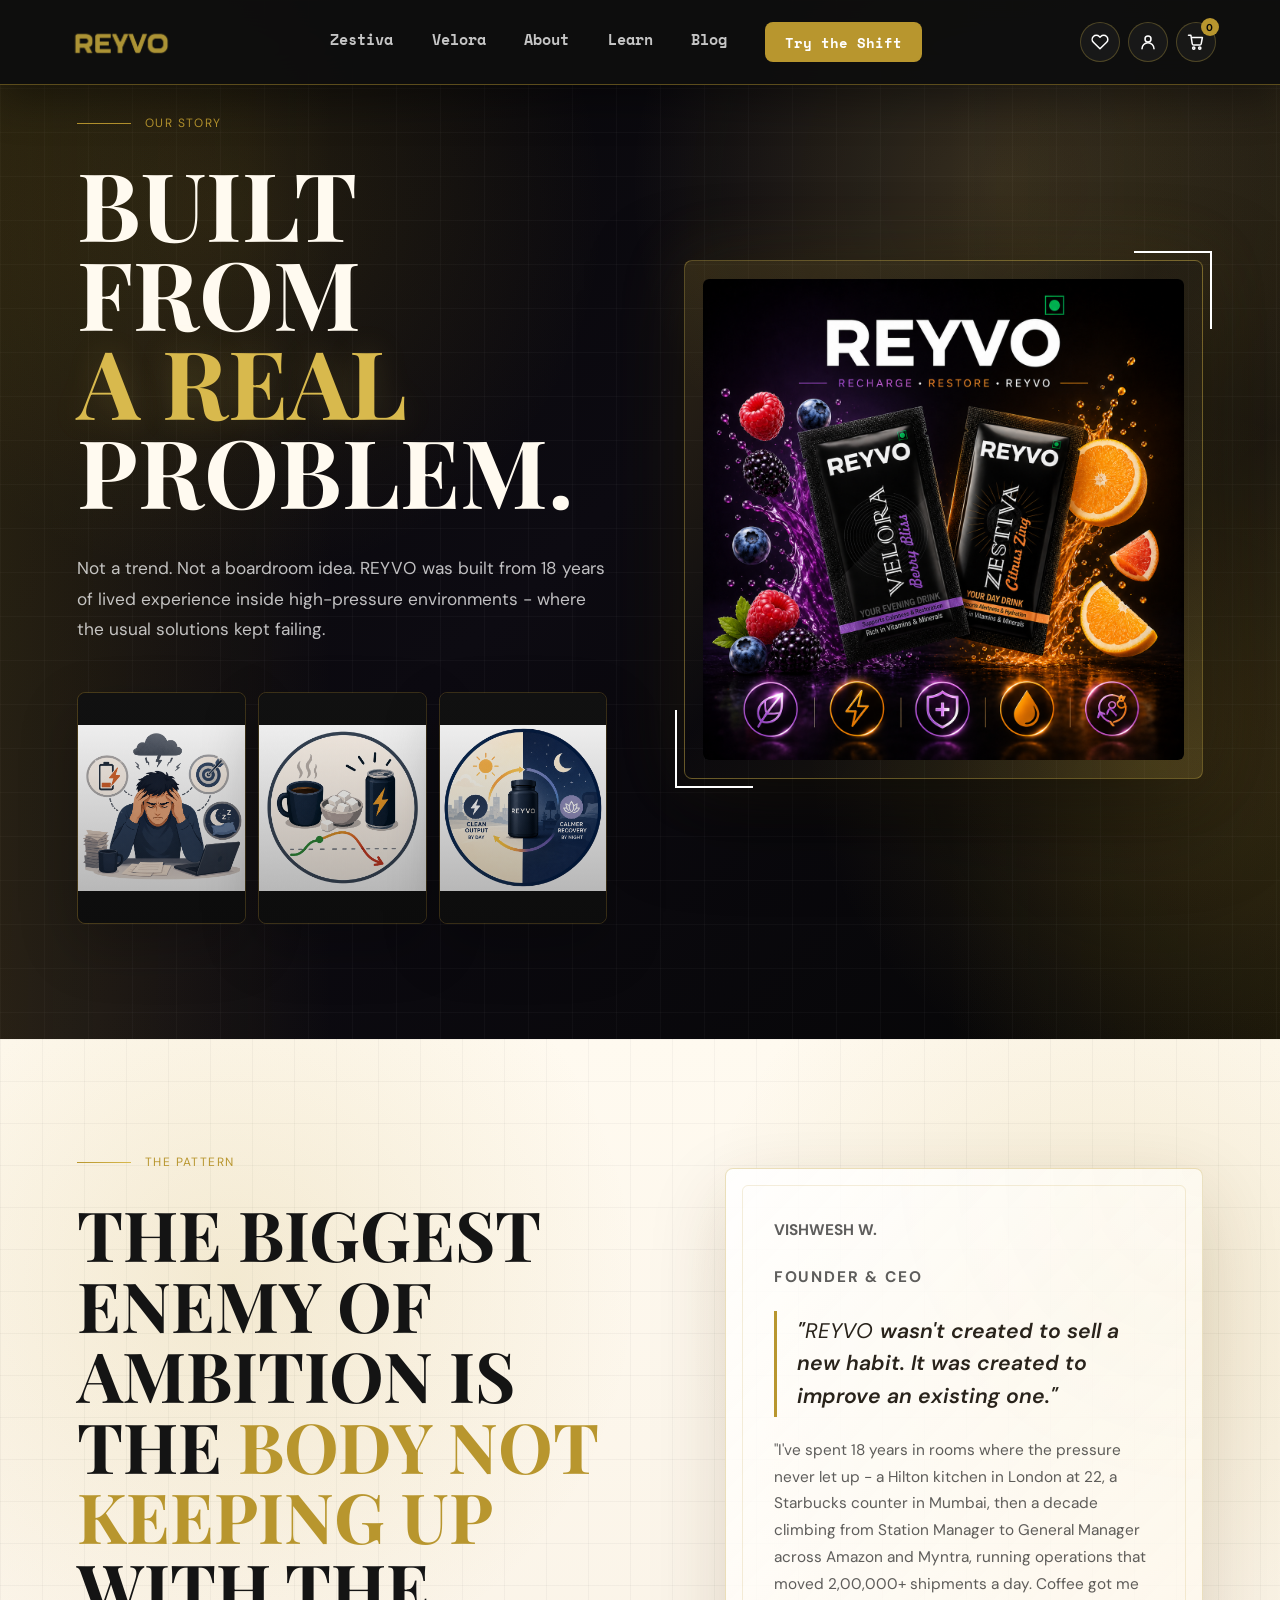
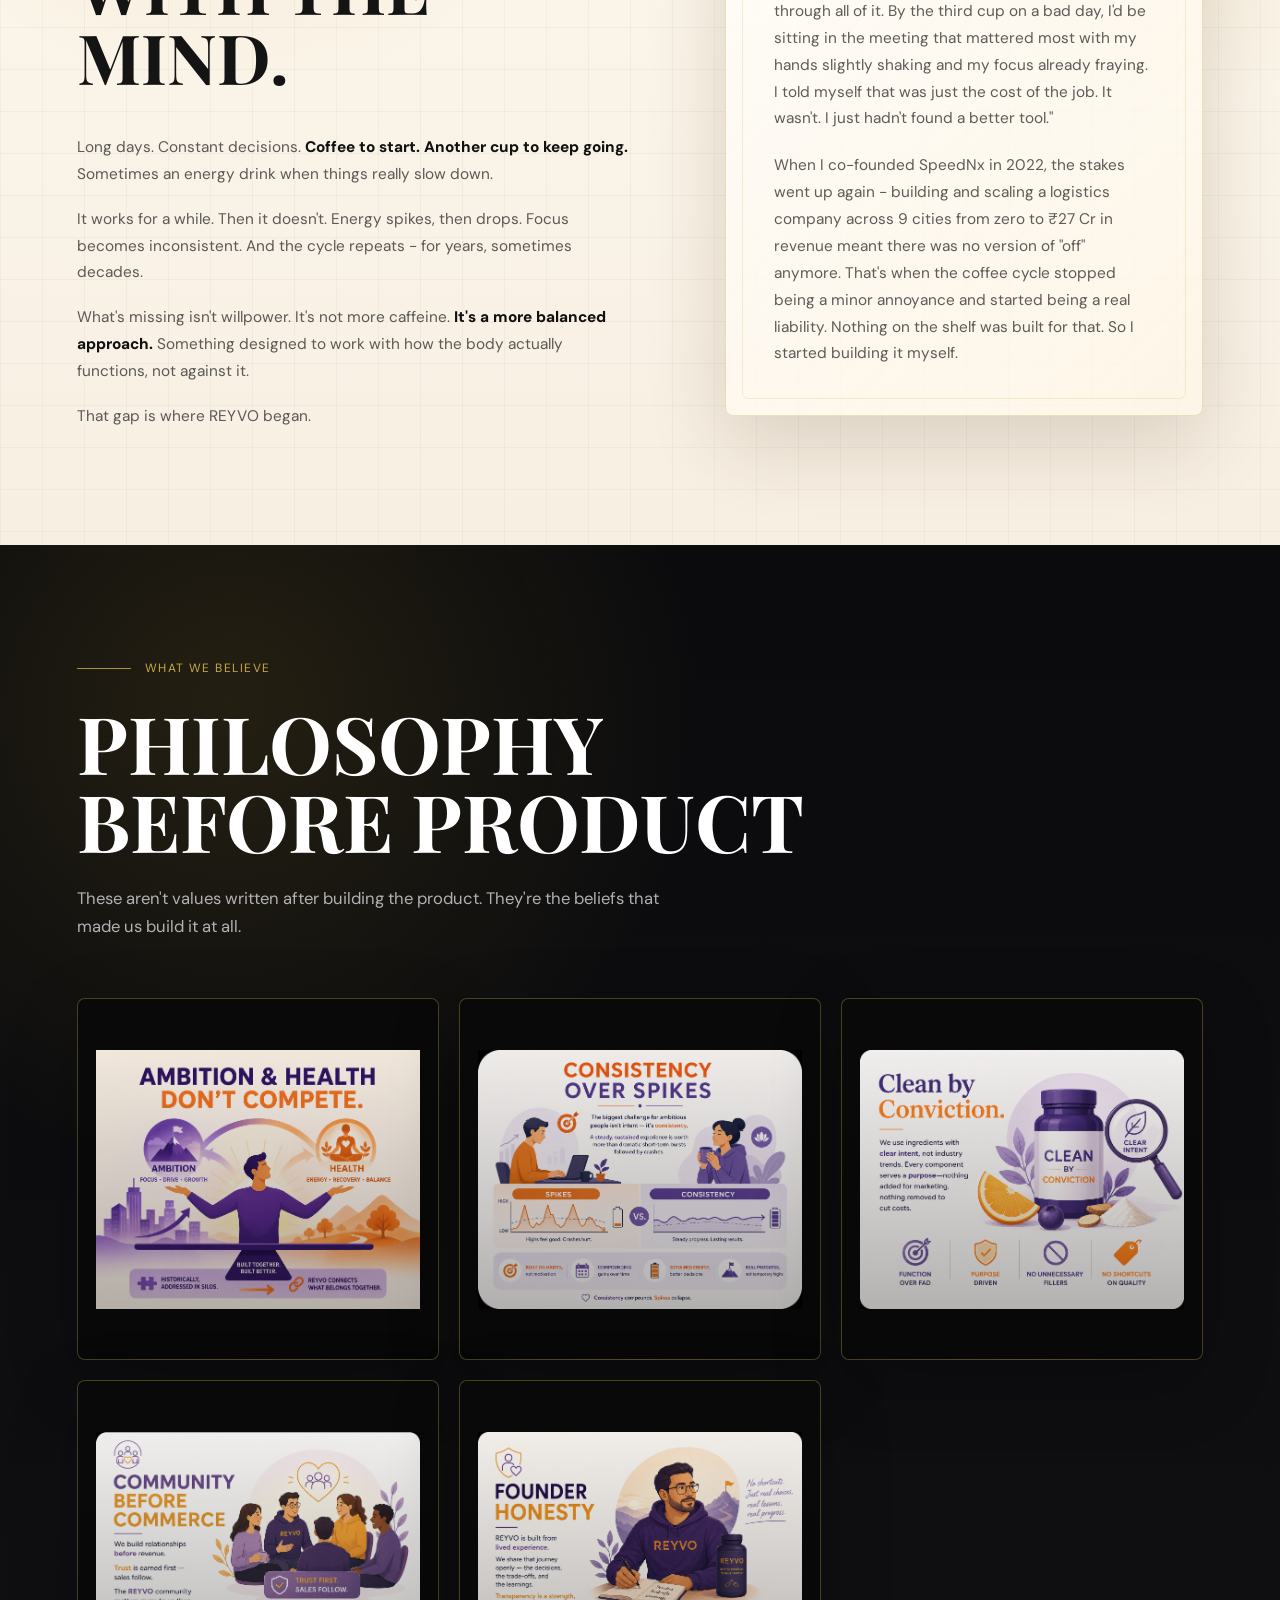
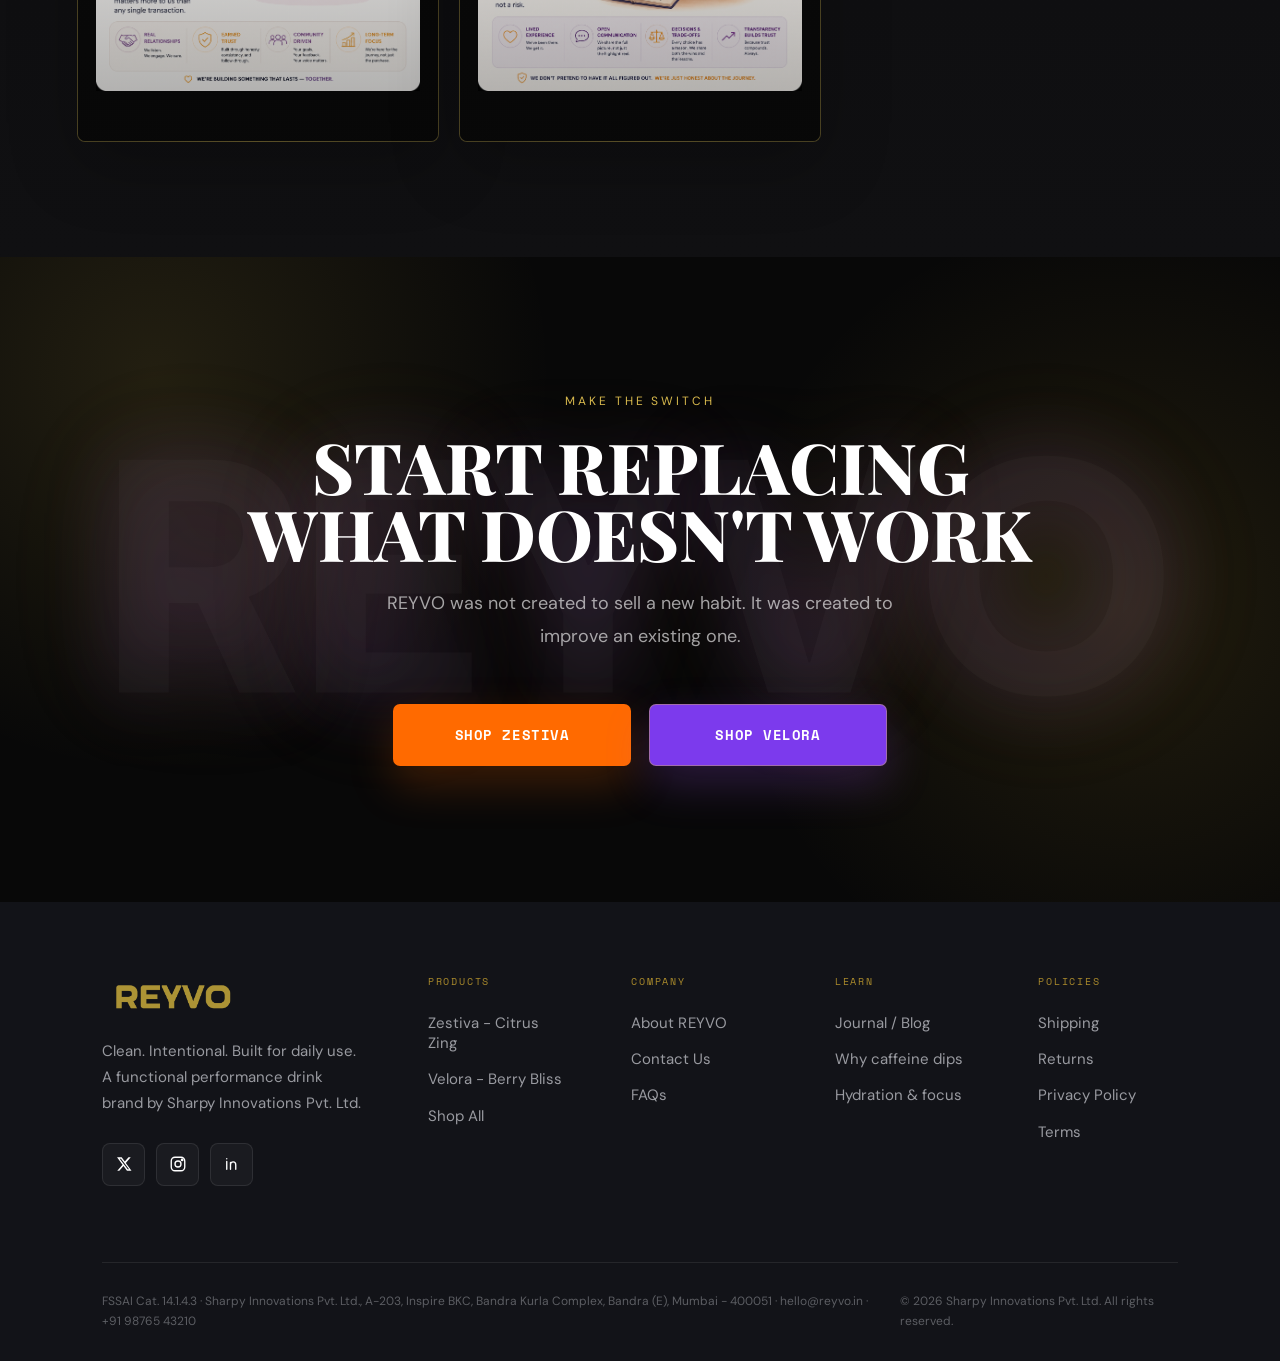
==== commit 2854715c: "blog page nad other changes" ====
--- a/about-us.html
+++ b/about-us.html
@@ -44,7 +44,7 @@
                     </h1>
 
                     <p class="our-story-lede">
-                        Not a trend. Not a boardroom idea. REYVO was built from a decade
+                        Not a trend. Not a boardroom idea. REYVO was built from 18 years
                         of lived experience inside high-pressure environments - where
                         the usual solutions kept failing.
                     </p>
@@ -70,7 +70,7 @@
                                 <div class="story-card-face story-card-back story-card-content">
                                     <span>02</span>
                                     <strong>Pattern</strong>
-                                    <p>Coffee, sugar, and stimulation helped briefly, then created another dip.</p>
+                                    <p>Coffee, chai, and energy drinks helped briefly, then created another dip.</p>
                                 </div>
                             </div>
                         </article>
@@ -111,21 +111,20 @@
                         <p>Long days. Constant decisions. <strong>Coffee to start. Another cup to keep going.</strong> Sometimes an energy drink when things really slow down.</p>
                         <p>It works for a while. Then it doesn't. Energy spikes, then drops. Focus becomes inconsistent. And the cycle repeats - for years, sometimes decades.</p>
                         <p>What's missing isn't willpower. It's not more caffeine. <strong>It's a more balanced approach.</strong> Something designed to work with how the body actually functions, not against it.</p>
-                        <p>That gap is where REYVO began. Not as a trend. Not as a marketing idea. But as a response to a real, repeated, deeply familiar problem.</p>
+                        <p>That gap is where REYVO began.</p>
                     </div>
                 </div>
 
                 <aside class="founder-note-card" aria-label="Founder note">
                     <p class="founder-name">Vishwesh W.</p>
-                    <p class="founder-role">Founder, Sharpy Innovations Pvt. Ltd.</p>
+                    <p class="founder-role">Founder &amp; CEO</p>
 
                     <blockquote>
                         "REYVO wasn't created to sell a new habit. It was created to improve an existing one."
                     </blockquote>
 
-                    <p><strong>A decade at Amazon and Myntra</strong> - building and scaling last-mile logistics operations across India. High stakes. Constant decisions. Long hours.</p>
-                    <p>Like many in similar roles, he relied heavily on coffee to keep going. Over time, the pattern became familiar - initial alertness, followed by jitteriness, inconsistency, and eventually a drop.</p>
-                    <p>When he moved into building his own company, the pressure increased. But the available solutions didn't improve. <strong>REYVO is the result.</strong></p>
+                    <p>"I've spent 18 years in rooms where the pressure never let up - a Hilton kitchen in London at 22, a Starbucks counter in Mumbai, then a decade climbing from Station Manager to General Manager across Amazon and Myntra, running operations that moved 2,00,000+ shipments a day. Coffee got me through all of it. By the third cup on a bad day, I'd be sitting in the meeting that mattered most with my hands slightly shaking and my focus already fraying. I told myself that was just the cost of the job. It wasn't. I just hadn't found a better tool."</p>
+                    <p>When I co-founded SpeedNx in 2022, the stakes went up again - building and scaling a logistics company across 9 cities from zero to ₹27 Cr in revenue meant there was no version of "off" anymore. That's when the coffee cycle stopped being a minor annoyance and started being a real liability. Nothing on the shelf was built for that. So I started building it myself.</p>
                 </aside>
             </div>
         </section>
@@ -176,32 +175,19 @@
                             </div>
                             <div class="philosophy-card-face philosophy-card-copy">
                                 <span>03</span>
-                                <h3>Clean by conviction</h3>
-                                <p>We use ingredients with intention, not because "clean" is fashionable. Every ingredient has a defined role. Nothing added for marketing. Nothing removed for cost.</p>
-                            </div>
-                        </div>
-                    </article>
-
-                    <article class="philosophy-card" tabindex="0">
-                        <div class="philosophy-card-inner">
-                            <div class="philosophy-card-face philosophy-card-image">
-                                <img src="Assets/respect.png" alt="Respect for intelligence visual">
+                                <h3>Clean by conviction, clear by default</h3>
+                                <p>We use ingredients with intention, not because "clean" is fashionable - every ingredient has a defined role, nothing added for marketing. And we speak plainly about what's in our products and why. No vague claims. No borrowed science.</p>
+                            </div>
+                        </div>
+                    </article>
+
+                    <article class="philosophy-card" tabindex="0">
+                        <div class="philosophy-card-inner">
+                            <div class="philosophy-card-face philosophy-card-image">
+                                <img src="Assets/community.png" alt="Community visual">
                             </div>
                             <div class="philosophy-card-face philosophy-card-copy">
                                 <span>04</span>
-                                <h3>Respect for intelligence</h3>
-                                <p>Our consumer is informed. We speak clearly about what's in our products and why. No vague claims. No borrowed science. No complexity for its own sake.</p>
-                            </div>
-                        </div>
-                    </article>
-
-                    <article class="philosophy-card" tabindex="0">
-                        <div class="philosophy-card-inner">
-                            <div class="philosophy-card-face philosophy-card-image">
-                                <img src="Assets/community.png" alt="Community visual">
-                            </div>
-                            <div class="philosophy-card-face philosophy-card-copy">
-                                <span>05</span>
                                 <h3>Community before commerce</h3>
                                 <p>We build relationships before revenue. Trust is earned first - sales follow. The REYVO community matters more to us than any single transaction.</p>
                             </div>
@@ -214,7 +200,7 @@
                                 <img src="Assets/founder.png" alt="Founder honesty visual">
                             </div>
                             <div class="philosophy-card-face philosophy-card-copy">
-                                <span>06</span>
+                                <span>05</span>
                                 <h3>Founder honesty</h3>
                                 <p>REYVO is built from lived experience. We share that journey openly - the decisions, the trade-offs, and the learnings. Transparency is a strength, not a risk.</p>
                             </div>
--- a/style.css
+++ b/style.css
@@ -181,6 +181,32 @@
     transform: translateY(-2px);
 }
 
+.about-values-section {
+    display: none;
+}
+
+.footer-social a svg {
+    width: 18px;
+    height: 18px;
+    fill: none;
+    stroke: currentColor;
+    stroke-width: 1.8;
+    stroke-linecap: round;
+    stroke-linejoin: round;
+}
+
+.footer-logo img {
+    width: auto;
+    height: 42px;
+    object-fit: contain;
+    filter: brightness(0) saturate(100%) invert(59%) sepia(36%) saturate(710%) hue-rotate(10deg) brightness(91%) contrast(89%);
+}
+
+.footer-social a[aria-label="X"] svg {
+    fill: currentColor;
+    stroke: none;
+}
+
 .header-actions {
     display: inline-flex;
     align-items: center;
@@ -481,6 +507,11 @@
 
 .cart-item-copy {
     min-width: 0;
+    margin-left: auto;
+}
+
+.header-menu-toggle {
+    display: none;
 }
 
 .cart-item-top {
@@ -734,6 +765,11 @@
 }
 
 .landing-hero h1 .hero-line-three {
+    max-width: 920px;
+    margin: 0.12em auto 0;
+    font-size: 0.78em;
+    line-height: 1.08;
+    white-space: normal;
     animation: heroLineFromLeft 1400ms cubic-bezier(0.16, 1, 0.3, 1) 640ms forwards;
 }
 
@@ -5909,7 +5945,8 @@
 
 @media (max-width: 760px) {
     .site-header {
-        align-items: flex-start;
+        align-items: center;
+        gap: 10px;
         padding: 14px 16px;
     }
 
@@ -5918,23 +5955,86 @@
     }
 
     .header-nav {
-        flex-wrap: wrap;
-        justify-content: flex-end;
-        gap: 10px 14px;
+        position: absolute;
+        top: calc(100% + 1px);
+        left: 12px;
+        right: 12px;
+        display: grid;
+        gap: 0;
+        margin: 0;
+        padding: 10px;
+        border: 1px solid rgba(216, 185, 77, 0.3);
+        border-radius: 12px;
+        background: rgba(14, 14, 14, 0.98);
+        box-shadow: 0 20px 45px rgba(0, 0, 0, 0.42);
+        opacity: 0;
+        visibility: hidden;
+        transform: translateY(-10px);
+        transition: opacity 180ms ease, transform 180ms ease, visibility 180ms ease;
+    }
+
+    .site-header.menu-open .header-nav {
+        opacity: 1;
+        visibility: visible;
+        transform: translateY(0);
+    }
+
+    .header-menu-toggle {
+        display: inline-flex;
+        order: 3;
+        width: 38px;
+        height: 38px;
+        margin-left: 0;
+        padding: 0;
+        flex-direction: column;
+        align-items: center;
+        justify-content: center;
+        gap: 5px;
+        border: 1px solid rgba(216, 185, 77, 0.38);
+        border-radius: 9px;
+        background: rgba(255, 255, 255, 0.05);
+        cursor: pointer;
+    }
+
+    .header-menu-toggle span {
+        width: 18px;
+        height: 2px;
+        border-radius: 2px;
+        background: var(--gold-bright);
+        transition: transform 180ms ease, opacity 180ms ease;
+    }
+
+    .site-header.menu-open .header-menu-toggle span:nth-child(1) {
+        transform: translateY(7px) rotate(45deg);
+    }
+
+    .site-header.menu-open .header-menu-toggle span:nth-child(2) {
+        opacity: 0;
+    }
+
+    .site-header.menu-open .header-menu-toggle span:nth-child(3) {
+        transform: translateY(-7px) rotate(-45deg);
     }
 
     .header-actions {
+        order: 2;
+        flex: 0 0 auto;
+        gap: 4px;
+        margin-left: auto;
+    }
+
+    .header-nav a:not(.shop-btn) {
+        display: block;
+        padding: 13px 12px;
+        border-bottom: 1px solid rgba(255, 255, 255, 0.08);
+        font-size: 13px;
+    }
+
+    .header-nav .shop-btn {
         width: 100%;
-        justify-content: flex-end;
-    }
-
-    .header-nav a:not(.shop-btn) {
-        font-size: 12px;
-    }
-
-    .header-nav .shop-btn {
-        min-height: 34px;
-        padding: 0 12px;
+        min-height: 42px;
+        margin-top: 10px;
+        padding: 0 14px;
     }
 
     .cart-drawer {
@@ -5978,6 +6078,13 @@
 
     .landing-hero h1 .hero-line {
         white-space: normal;
+    }
+
+    .landing-hero h1 .hero-line-three {
+        max-width: 12em;
+        margin-top: 0.2em;
+        font-size: 0.72em;
+        line-height: 1.15;
     }
 
     .our-story-section {
@@ -6879,10 +6986,6 @@
     box-shadow: 0 12px 30px rgba(215, 180, 94, .25);
 }
 
-.velora-detail-page .zestiva-pack-options {
-    grid-template-columns: repeat(3, minmax(0, 1fr));
-}
-
 .velora-detail-page .zestiva-selected-price em {
     color: var(--velora-gold-deep);
 }
@@ -6942,3 +7045,1124 @@
     .zestiva-section-heading { margin-bottom:34px; }
     .zestiva-comparison-shell { margin-right:-14px; border-radius:12px 0 0 12px; }
 }
+
+/* Homepage refresh sections */
+.home-section-inner {
+    width: min(100% - 44px, 1180px);
+    margin: 0 auto;
+}
+
+.home-label,
+.home-kicker,
+.home-product-copy > span,
+.home-tab-btn,
+.home-email-row button {
+    font-family: "Space Mono", "Courier New", monospace;
+    letter-spacing: 0.1em;
+    text-transform: uppercase;
+}
+
+.home-hero-stats {
+    display: grid;
+    grid-template-columns: repeat(3, minmax(0, 1fr));
+    gap: 1px;
+    width: min(880px, 100%);
+    margin: 54px auto 0;
+    border: 1px solid rgba(184, 150, 46, 0.28);
+    background: rgba(184, 150, 46, 0.22);
+    text-align: left;
+}
+
+.home-hero-stats div {
+    padding: 24px;
+    background: rgba(5, 5, 5, 0.72);
+    backdrop-filter: blur(12px);
+}
+
+.home-hero-stats strong {
+    display: block;
+    color: var(--gold-bright);
+    font-family: "Playfair Display", Georgia, serif;
+    font-size: clamp(1.55rem, 2.4vw, 2.1rem);
+    line-height: 1;
+    margin-bottom: 10px;
+}
+
+.home-hero-stats span {
+    color: rgba(255, 255, 255, 0.64);
+    font-size: 0.88rem;
+    line-height: 1.5;
+}
+
+.home-manifesto,
+.home-problem,
+.home-products,
+.home-ingredients,
+.home-personas {
+    padding: clamp(76px, 10vw, 128px) 0;
+    background: #080808;
+    color: #fff;
+}
+
+.home-manifesto {
+    padding-left: clamp(22px, 5vw, 72px);
+    padding-right: clamp(22px, 5vw, 72px);
+    border-top: 1px solid rgba(184, 150, 46, 0.2);
+    border-bottom: 1px solid rgba(255, 255, 255, 0.08);
+}
+
+.home-label,
+.home-kicker {
+    margin: 0 0 22px;
+    color: var(--gold-bright);
+    font-size: 0.72rem;
+}
+
+.home-manifesto-line {
+    max-width: 1180px;
+    margin: 0 auto;
+    padding: 18px 0;
+    border-bottom: 1px solid rgba(255, 255, 255, 0.07);
+    color: rgba(255, 255, 255, 0.22);
+    font-family: "Playfair Display", Georgia, serif;
+    font-size: clamp(2rem, 4vw, 3.4rem);
+    line-height: 1.15;
+    transition: color 240ms ease;
+}
+
+.home-manifesto-line.is-active {
+    color: #fff;
+}
+
+.home-statement,
+.home-process,
+.home-cta {
+    padding: clamp(76px, 10vw, 128px) 0;
+    background: var(--cream);
+    color: var(--ink);
+}
+
+.home-statement h2,
+.home-products h2,
+.home-process h2,
+.home-ingredients h2,
+.home-proof h2,
+.home-personas h2,
+.home-cta h2,
+.home-problem h2 {
+    margin: 0;
+    font-size: clamp(2.25rem, 4.6vw, 4.4rem);
+    line-height: 1.04;
+}
+
+.home-statement h2 {
+    max-width: 790px;
+}
+
+.home-statement h2 em {
+    color: var(--gold);
+    font-style: italic;
+}
+
+.home-statement p:not(.home-kicker) {
+    max-width: 620px;
+    margin: 26px 0 0;
+    color: rgba(17, 17, 17, 0.64);
+    font-size: 1rem;
+    line-height: 1.8;
+}
+
+.home-text-link,
+.home-product-copy a {
+    display: inline-flex;
+    color: var(--gold-bright);
+    font-weight: 800;
+    text-transform: uppercase;
+}
+
+.home-text-link {
+    margin-top: 34px;
+}
+
+.home-split-heading,
+.home-ingredients-header,
+.home-products-header {
+    display: flex;
+    align-items: end;
+    justify-content: space-between;
+    gap: 36px;
+    margin-bottom: 48px;
+}
+
+.home-split-heading p,
+.home-products-header p,
+.home-personas > .home-section-inner > p {
+    max-width: 360px;
+    margin: 0;
+    color: rgba(255, 255, 255, 0.56);
+    line-height: 1.7;
+}
+
+.home-card-grid {
+    display: grid;
+    gap: 14px;
+}
+
+.home-card-grid-3 {
+    grid-template-columns: repeat(3, minmax(0, 1fr));
+}
+
+.home-card,
+.home-badge-grid article,
+.home-persona-grid article {
+    border: 1px solid rgba(255, 255, 255, 0.08);
+    background: linear-gradient(180deg, rgba(255, 255, 255, 0.045), rgba(255, 255, 255, 0.015));
+    padding: 30px;
+}
+
+.home-icon {
+    display: block;
+    margin-bottom: 18px;
+    color: var(--gold-bright);
+    font-size: 1.8rem;
+}
+
+.home-card h3,
+.home-principles-grid h3,
+.home-process-grid h3,
+.home-badge-grid h3,
+.home-persona-grid h3 {
+    margin: 0 0 10px;
+    color: #fff;
+    font-size: 1.12rem;
+}
+
+.home-card p,
+.home-principles-grid p,
+.home-badge-grid p,
+.home-persona-grid p {
+    margin: 0;
+    color: rgba(255, 255, 255, 0.56);
+    font-size: 0.95rem;
+    line-height: 1.7;
+}
+
+.home-callout {
+    display: flex;
+    align-items: center;
+    justify-content: space-between;
+    gap: 24px;
+    margin-top: 28px;
+    padding: 28px;
+    border: 1px solid rgba(184, 150, 46, 0.34);
+    color: var(--gold-bright);
+}
+
+.home-callout span {
+    color: rgba(255, 255, 255, 0.54);
+    text-align: right;
+}
+
+.home-problem {
+    background:
+        radial-gradient(circle at 14% 18%, rgba(216, 185, 77, 0.16), transparent 28%),
+        linear-gradient(180deg, #090909 0%, #11100c 100%);
+}
+
+.home-problem-grid {
+    gap: 18px;
+}
+
+.home-problem-card {
+    position: relative;
+    min-height: 430px;
+    overflow: hidden;
+    padding: 0;
+    border-color: rgba(216, 185, 77, 0.22);
+    background: #11100c;
+    box-shadow: 0 24px 70px rgba(0, 0, 0, 0.32);
+    isolation: isolate;
+    transition: transform 320ms ease, border-color 320ms ease, box-shadow 320ms ease;
+}
+
+.home-problem-card::after {
+    content: "";
+    position: absolute;
+    inset: 0;
+    z-index: -1;
+    background:
+        linear-gradient(180deg, rgba(5, 5, 5, 0.02) 22%, rgba(5, 5, 5, 0.36) 52%, rgba(5, 5, 5, 0.92) 100%),
+        radial-gradient(circle at 50% 18%, rgba(216, 185, 77, 0.22), transparent 42%);
+    pointer-events: none;
+}
+
+.home-problem-card:hover {
+    transform: translateY(-8px);
+    border-color: rgba(216, 185, 77, 0.5);
+    box-shadow: 0 34px 86px rgba(0, 0, 0, 0.42);
+}
+
+.home-problem-image {
+    height: 255px;
+    margin: 0;
+    padding: 28px 24px 8px;
+    display: flex;
+    align-items: center;
+    justify-content: center;
+}
+
+.home-problem-image img {
+    width: min(100%, 260px);
+    height: 100%;
+    object-fit: contain;
+    filter: drop-shadow(0 22px 26px rgba(0, 0, 0, 0.38));
+    transform: scale(1);
+    transition: transform 420ms cubic-bezier(0.16, 1, 0.3, 1), filter 420ms ease;
+}
+
+.home-problem-card:hover .home-problem-image img {
+    transform: scale(1.07) rotate(-1deg);
+    filter: drop-shadow(0 30px 32px rgba(0, 0, 0, 0.48));
+}
+
+.home-problem-card h3,
+.home-problem-card p {
+    position: relative;
+    z-index: 1;
+    padding: 0 28px;
+}
+
+.home-problem-card h3 {
+    margin: 8px 0 12px;
+    color: #fff7df;
+    font-size: clamp(1.35rem, 2vw, 1.7rem);
+}
+
+.home-problem-card p {
+    margin: 0 0 30px;
+    color: rgba(255, 247, 223, 0.68);
+}
+
+.home-principles,
+.home-proof {
+    padding: clamp(76px, 10vw, 128px) 0;
+    background: #111318;
+}
+
+.home-principles-grid {
+    display: grid;
+    grid-template-columns: repeat(2, minmax(0, 1fr));
+    border: 1px solid rgba(255, 255, 255, 0.08);
+}
+
+.home-principles-grid article {
+    padding: 34px;
+    border-right: 1px solid rgba(255, 255, 255, 0.08);
+    border-bottom: 1px solid rgba(255, 255, 255, 0.08);
+}
+
+.home-principles-grid article:nth-child(2n) {
+    border-right: 0;
+}
+
+.home-principles-grid article:nth-last-child(-n + 2) {
+    border-bottom: 0;
+}
+
+.home-principles-grid span,
+.home-process-grid span,
+.home-persona-grid span {
+    display: block;
+    margin-bottom: 14px;
+    color: rgba(216, 185, 77, 0.72);
+    font-family: "Space Mono", "Courier New", monospace;
+    font-size: 0.78rem;
+}
+
+.home-product-grid {
+    display: grid;
+    grid-template-columns: repeat(2, minmax(0, 1fr));
+    gap: 18px;
+}
+
+.home-product-card {
+    position: relative;
+    display: grid;
+    grid-template-columns: 1fr;
+    grid-template-rows: 220px auto;
+    min-height: 430px;
+    overflow: hidden;
+    padding: clamp(28px, 4vw, 48px);
+    border: 1px solid rgba(255, 255, 255, 0.09);
+    background: radial-gradient(circle at 82% 20%, rgba(216, 185, 77, 0.18), transparent 34%), #0d0d0d;
+}
+
+.home-product-zestiva,
+.home-product-velora {
+    border-top: 3px solid var(--gold-bright);
+}
+
+.home-product-visual {
+    position: relative;
+    display: grid;
+    place-items: center;
+    min-width: 0;
+}
+
+.home-product-visual img {
+    width: 100%;
+    height: 205px;
+    object-fit: contain;
+    filter: drop-shadow(0 26px 40px rgba(0, 0, 0, 0.48));
+}
+
+.home-product-visual span {
+    position: absolute;
+    top: 0;
+    left: 0;
+    padding: 7px 11px;
+    border: 1px solid rgba(216, 185, 77, 0.42);
+    border-radius: 999px;
+    background: rgba(5, 5, 5, 0.82);
+    color: var(--gold-bright);
+    font-size: 0.72rem;
+    font-weight: 700;
+    letter-spacing: 0.04em;
+    text-transform: uppercase;
+}
+
+.home-product-copy h3 {
+    margin: 14px 0 4px;
+    color: var(--gold-bright);
+    font-family: "Playfair Display", Georgia, serif;
+    font-size: clamp(2.1rem, 4vw, 3.5rem);
+}
+
+.home-product-variant {
+    margin: 0 0 24px;
+    color: rgba(255, 255, 255, 0.5);
+}
+
+.home-product-claim {
+    max-width: 360px;
+    color: rgba(255, 255, 255, 0.76);
+    line-height: 1.7;
+}
+
+.home-dose-row {
+    display: flex;
+    flex-wrap: wrap;
+    gap: 10px;
+    margin: 28px 0;
+}
+
+.home-dose-row span,
+.home-tabs button {
+    border: 1px solid rgba(184, 150, 46, 0.35);
+    padding: 8px 12px;
+    color: var(--gold-bright);
+    font-size: 0.82rem;
+}
+
+.home-process-grid {
+    display: grid;
+    grid-template-columns: repeat(4, minmax(0, 1fr));
+    gap: 1px;
+    margin-top: 48px;
+    background: rgba(17, 17, 17, 0.12);
+}
+
+.home-process-grid article {
+    padding: 28px;
+    background: var(--cream);
+}
+
+.home-process-grid h3 {
+    color: var(--ink);
+}
+
+.home-process-grid p,
+.home-process-note {
+    color: rgba(17, 17, 17, 0.58);
+    line-height: 1.7;
+}
+
+.home-process-note {
+    margin: 34px 0 0;
+    padding-top: 26px;
+    border-top: 1px solid rgba(17, 17, 17, 0.1);
+}
+
+.home-tabs {
+    display: flex;
+    gap: 8px;
+}
+
+.home-tab-btn {
+    background: transparent;
+    cursor: pointer;
+}
+
+.home-tab-btn.is-z-active,
+.home-tab-btn.is-v-active {
+    background: var(--gold);
+    color: #050505;
+}
+
+.home-badge-grid {
+    display: grid;
+    grid-template-columns: repeat(3, minmax(0, 1fr));
+    gap: 12px;
+}
+
+.home-dose {
+    display: block;
+    margin: 10px 0;
+    color: var(--gold-bright);
+    font-family: "Playfair Display", Georgia, serif;
+    font-size: 1.9rem;
+    font-weight: 500;
+}
+
+.home-transparency {
+    margin-top: 22px;
+    padding: 18px 22px;
+    border: 1px solid rgba(184, 150, 46, 0.28);
+    color: rgba(255, 255, 255, 0.62);
+}
+
+.home-proof h2,
+.home-personas h2 {
+    margin-bottom: 42px;
+}
+
+.home-review-product {
+    display: block;
+    margin-bottom: 16px;
+    font-family: "Space Mono", "Courier New", monospace;
+    font-size: 0.75rem;
+    letter-spacing: 0.08em;
+    text-transform: uppercase;
+}
+
+.home-review-product.zestiva,
+.home-review-product.both {
+    color: var(--gold-bright);
+}
+
+.home-review-product.velora {
+    color: #c7a9ef;
+}
+
+.home-review-card small {
+    display: block;
+    margin-top: 22px;
+    color: rgba(255, 255, 255, 0.36);
+}
+
+.home-persona-grid {
+    display: grid;
+    grid-template-columns: repeat(4, minmax(0, 1fr));
+    gap: 12px;
+    margin-top: 46px;
+}
+
+.home-cta {
+    text-align: center;
+}
+
+.home-cta p {
+    margin: 16px 0 34px;
+    color: rgba(17, 17, 17, 0.62);
+}
+
+.home-email-row {
+    display: flex;
+    gap: 10px;
+    width: min(100%, 470px);
+    margin: 0 auto;
+}
+
+.home-email-row input,
+.home-email-row button {
+    min-height: 52px;
+    border: 0;
+}
+
+.home-email-row input {
+    flex: 1;
+    padding: 0 18px;
+    background: rgba(17, 17, 17, 0.1);
+    color: var(--ink);
+}
+
+.home-email-row button {
+    padding: 0 24px;
+    background: var(--ink);
+    color: #fff;
+    cursor: pointer;
+}
+
+.home-cta small {
+    display: block;
+    margin-top: 16px;
+    color: rgba(17, 17, 17, 0.42);
+}
+
+@media (max-width: 991px) {
+    .home-hero-stats,
+    .home-card-grid-3,
+    .home-product-grid,
+    .home-badge-grid {
+        grid-template-columns: 1fr;
+    }
+
+    .home-split-heading,
+    .home-ingredients-header,
+    .home-products-header,
+    .home-callout {
+        align-items: flex-start;
+        flex-direction: column;
+    }
+
+    .home-callout span {
+        text-align: left;
+    }
+
+    .home-product-card {
+        grid-template-columns: 1fr;
+    }
+
+    .home-product-card img {
+        justify-self: center;
+        max-height: 300px;
+        margin-top: 20px;
+    }
+
+    .home-process-grid,
+    .home-persona-grid {
+        grid-template-columns: repeat(2, minmax(0, 1fr));
+    }
+}
+
+@media (max-width: 620px) {
+    .home-section-inner {
+        width: min(100% - 28px, 1180px);
+    }
+
+    .home-hero-stats,
+    .home-principles-grid,
+    .home-process-grid,
+    .home-persona-grid {
+        grid-template-columns: 1fr;
+    }
+
+    .home-principles-grid article,
+    .home-principles-grid article:nth-child(2n),
+    .home-principles-grid article:nth-last-child(-n + 2) {
+        border-right: 0;
+        border-bottom: 1px solid rgba(255, 255, 255, 0.08);
+    }
+
+    .home-principles-grid article:last-child {
+        border-bottom: 0;
+    }
+
+    .home-card,
+    .home-badge-grid article,
+    .home-persona-grid article,
+    .home-process-grid article {
+        padding: 24px;
+    }
+
+    .home-email-row,
+    .home-tabs {
+        flex-direction: column;
+    }
+
+    .home-email-row button,
+    .home-tab-btn {
+        width: 100%;
+    }
+}
+
+/* Unified ingredient card treatment */
+.home-statement,
+.home-process,
+.home-cta {
+    background: #f1eadc;
+}
+
+.home-ingredients,
+.zestiva-features-section {
+    background: radial-gradient(circle at 82% 14%, rgba(216, 185, 77, 0.18), transparent 34%), #efe6d3;
+    color: var(--ink);
+}
+
+.home-ingredients h2,
+.zestiva-features-copy .zestiva-section-heading h2 {
+    color: var(--ink);
+}
+
+.home-ingredients .home-ingredients-header,
+.home-transparency,
+.zestiva-features-copy .zestiva-section-heading p,
+.zestiva-feature-points p {
+    color: rgba(17, 17, 17, 0.62);
+}
+
+/* Document-directed section removal. */
+.about-values-section {
+    display: none !important;
+}
+
+/* REYVO Journal */
+.blog-page {
+    background: #080808;
+    color: #fff;
+}
+
+.blog-page .site-header {
+    background: rgba(14, 14, 14, 0.96);
+    border-bottom-color: rgba(184, 150, 46, 0.46);
+}
+
+.blog-shell {
+    width: min(1240px, calc(100% - 40px));
+    margin: 0 auto;
+}
+
+.blog-hero {
+    position: relative;
+    min-height: 250px;
+    display: flex;
+    align-items: center;
+    overflow: hidden;
+    padding: 145px 0 55px;
+    background: #f8f8f8;
+}
+
+.blog-hero .blog-shell {
+    position: relative;
+    z-index: 1;
+}
+
+.blog-hero h1 {
+    max-width: none;
+    margin: 0;
+    color: #111;
+    font-size: clamp(2.7rem, 5vw, 4.7rem);
+    font-weight: 600;
+    line-height: 1;
+    text-align: center;
+}
+
+.blog-index {
+    padding: 35px 0 clamp(80px, 10vw, 130px);
+    background: #f8f8f8;
+    color: var(--ink);
+}
+
+.blog-index-heading {
+    margin-bottom: 46px;
+}
+
+.blog-index-heading h2 {
+    margin: 8px 0 0;
+    font-size: clamp(2.6rem, 5vw, 5rem);
+    line-height: 1;
+}
+
+.blog-card-grid {
+    display: grid;
+    grid-template-columns: repeat(3, minmax(0, 1fr));
+    gap: 28px;
+}
+
+.blog-card {
+    position: relative;
+    min-height: 420px;
+    display: grid;
+    grid-template-rows: 210px 1fr;
+    overflow: hidden;
+    border: 1px solid rgba(17, 17, 17, 0.06);
+    border-radius: 14px;
+    background: #fff;
+    box-shadow: 0 5px 20px rgba(17, 17, 17, 0.09);
+    transition: transform 260ms ease, border-color 260ms ease, background 260ms ease;
+}
+
+.blog-card figure {
+    margin: 0;
+    overflow: hidden;
+    background: #111;
+    border-radius: 12px 12px 0 0;
+}
+
+.blog-card figure img {
+    width: 100%;
+    height: 100%;
+    object-fit: cover;
+    transition: transform 500ms cubic-bezier(0.16, 1, 0.3, 1);
+}
+
+.blog-card:hover figure img {
+    transform: scale(1.045);
+}
+
+.blog-card-body {
+    display: flex;
+    flex-direction: column;
+    padding: 20px 22px 24px;
+}
+
+.blog-card::after {
+    content: "";
+    position: absolute;
+    right: -45px;
+    bottom: -55px;
+    width: 150px;
+    height: 150px;
+    border: 1px solid rgba(184, 150, 46, 0.22);
+    border-radius: 50%;
+}
+
+.blog-card:hover {
+    transform: translateY(-5px);
+    border-color: rgba(184, 150, 46, 0.56);
+    background: #fff;
+}
+
+.blog-card-body > span {
+    color: var(--gold);
+    font-size: 0.78rem;
+    font-weight: 800;
+    letter-spacing: 0.12em;
+}
+
+.blog-card h3 {
+    position: relative;
+    z-index: 1;
+    max-width: 520px;
+    margin: 14px 0 24px;
+    color: var(--ink);
+    font-size: clamp(1.25rem, 1.8vw, 1.65rem);
+    line-height: 1.28;
+}
+
+.blog-meta {
+    display: flex;
+    flex-wrap: wrap;
+    gap: 8px 18px;
+    margin-top: auto;
+    padding-top: 18px;
+    border-top: 1px solid rgba(17, 17, 17, 0.1);
+    color: rgba(17, 17, 17, 0.58);
+    font-size: 0.76rem;
+    font-weight: 700;
+}
+
+.blog-meta span:not(:first-child)::before,
+.blog-meta time::before {
+    content: "·";
+    margin-right: 18px;
+    color: var(--gold);
+}
+
+.blog-card h3 em {
+    display: block;
+    margin-top: 7px;
+    color: rgba(17, 17, 17, 0.56);
+    font-size: 0.72em;
+    font-style: normal;
+    font-weight: 500;
+}
+
+@media (max-width: 760px) {
+    .blog-hero {
+        min-height: 220px;
+        padding: 130px 0 42px;
+    }
+
+    .blog-card-grid {
+        grid-template-columns: 1fr;
+    }
+
+    .blog-card {
+        min-height: 470px;
+        grid-template-rows: 210px 1fr;
+    }
+}
+
+@media (min-width: 761px) and (max-width: 1050px) {
+    .blog-card-grid {
+        grid-template-columns: repeat(2, minmax(0, 1fr));
+    }
+}
+
+/* Site-wide typography system */
+body,
+p,
+input,
+textarea,
+select,
+button {
+    font-family: "DM Sans", Calibri, "Segoe UI", Arial, sans-serif !important;
+}
+
+h1,
+h2,
+h3,
+h4,
+h5,
+h6 {
+    font-family: "Playfair Display", Georgia, "Times New Roman", serif !important;
+}
+
+.eyebrow,
+.button,
+.header-nav,
+.home-kicker,
+.home-label,
+.product-badge,
+.zestiva-pack-kicker,
+.system-tag,
+.system-time,
+.footer-policy-links,
+.footer-column h2,
+.blog-card-body > span,
+.blog-meta,
+label {
+    font-family: "Space Mono", "Courier New", monospace !important;
+}
+
+.brand-word {
+    font-family: "DM Sans", Calibri, "Segoe UI", Arial, sans-serif !important;
+}
+
+[class*="price"],
+[data-selected-price],
+[data-selected-unit],
+.zestiva-pack-options strong,
+.zestiva-pack-options small,
+.cart-count,
+.home-dose-row,
+.home-hero-stats strong,
+.quantity-control,
+.cart-item-price {
+    font-family: "DM Sans", Calibri, "Segoe UI", Arial, sans-serif !important;
+    font-style: normal;
+}
+
+.zestiva-features-copy .zestiva-section-heading span,
+.home-ingredients .home-kicker {
+    color: var(--gold);
+}
+
+.zestiva-feature-points article {
+    border-top-color: rgba(184, 150, 46, 0.26);
+}
+
+.zestiva-feature-points h3 {
+    color: var(--ink);
+}
+
+.home-badge-grid,
+.zestiva-feature-grid {
+    display: grid;
+    grid-template-columns: repeat(auto-fit, minmax(185px, 1fr));
+    gap: 16px;
+}
+
+.home-badge-grid {
+    grid-template-columns: repeat(auto-fit, minmax(190px, 1fr));
+}
+
+.zestiva-feature-grid .zestiva-flip-card:nth-child(n),
+.home-badge-grid .zestiva-flip-card:nth-child(n) {
+    grid-column: auto;
+    grid-row: auto;
+    width: auto;
+    justify-self: stretch;
+}
+
+.home-badge-grid .zestiva-flip-card,
+.zestiva-feature-grid .zestiva-flip-card {
+    aspect-ratio: 0.82 / 1;
+    min-height: 280px;
+    padding: 0;
+    border: 0;
+    background: transparent;
+    perspective: none;
+}
+
+.home-badge-grid .zestiva-flip-card {
+    min-height: 300px;
+}
+
+.zestiva-flip-card-inner {
+    transform-style: flat;
+    transition: none;
+}
+
+.zestiva-flip-card:hover .zestiva-flip-card-inner,
+.zestiva-flip-card:focus .zestiva-flip-card-inner,
+.zestiva-flip-card:focus-within .zestiva-flip-card-inner {
+    transform: none;
+}
+
+.zestiva-flip-card-front,
+.zestiva-flip-card-back {
+    backface-visibility: visible;
+    border-radius: 8px;
+    border-color: rgba(184, 150, 46, 0.34);
+    box-shadow: 0 22px 54px rgba(41, 31, 12, 0.22);
+}
+
+.zestiva-flip-card-front {
+    justify-content: flex-end;
+    padding: 22px;
+    background: linear-gradient(180deg, #17140d 0%, #090807 100%);
+}
+
+.zestiva-flip-card-front::before {
+    inset: 20px 18px 86px;
+    opacity: 0.96;
+    filter: drop-shadow(0 18px 22px rgba(0, 0, 0, 0.3));
+}
+
+.zestiva-flip-card-front::after {
+    background: linear-gradient(180deg, rgba(10, 9, 7, 0) 35%, rgba(8, 8, 8, 0.92) 78%);
+}
+
+.zestiva-flip-card h3 {
+    margin: 0 0 8px;
+    font-size: clamp(17px, 1.6vw, 20px);
+}
+
+.zestiva-flip-card-front strong {
+    color: var(--gold-bright);
+    font: 900 13px "Space Mono", "Courier New", monospace;
+    letter-spacing: 0.08em;
+    text-transform: uppercase;
+}
+
+.zestiva-flip-card-back {
+    inset: auto 0 0;
+    min-height: 56%;
+    justify-content: flex-end;
+    padding: 24px 22px;
+    background: linear-gradient(180deg, rgba(30, 26, 17, 0.3), rgba(10, 9, 7, 0.98) 30%);
+    color: #f8f3e8;
+    transform: translateY(calc(100% - 74px));
+    transition: transform 520ms cubic-bezier(0.16, 1, 0.3, 1);
+}
+
+.zestiva-flip-card-back h3 {
+    color: var(--gold-bright);
+}
+
+.zestiva-flip-card-back p {
+    max-height: 0;
+    margin: 0;
+    opacity: 0;
+    color: rgba(248, 243, 232, 0.78);
+    font-size: 13px;
+    line-height: 1.62;
+    transition: max-height 520ms cubic-bezier(0.16, 1, 0.3, 1), opacity 260ms ease;
+}
+
+.zestiva-flip-card:hover .zestiva-flip-card-front,
+.zestiva-flip-card:focus .zestiva-flip-card-front,
+.zestiva-flip-card:focus-within .zestiva-flip-card-front {
+    border-color: var(--gold-bright);
+    box-shadow: 0 28px 64px rgba(96, 73, 24, 0.28);
+}
+
+.zestiva-flip-card:hover .zestiva-flip-card-front::before,
+.zestiva-flip-card:focus .zestiva-flip-card-front::before,
+.zestiva-flip-card:focus-within .zestiva-flip-card-front::before {
+    opacity: 1;
+    transform: scale(1.045);
+}
+
+.zestiva-flip-card:hover .zestiva-flip-card-back,
+.zestiva-flip-card:focus .zestiva-flip-card-back,
+.zestiva-flip-card:focus-within .zestiva-flip-card-back {
+    transform: translateY(0);
+}
+
+.zestiva-flip-card:hover .zestiva-flip-card-back p,
+.zestiva-flip-card:focus .zestiva-flip-card-back p,
+.zestiva-flip-card:focus-within .zestiva-flip-card-back p {
+    max-height: 190px;
+    opacity: 1;
+}
+
+.home-transparency {
+    border-color: rgba(184, 150, 46, 0.34);
+    background: rgba(255, 248, 232, 0.38);
+}
+
+@media (max-width: 620px) {
+    .home-badge-grid,
+    .zestiva-feature-grid {
+        grid-template-columns: 1fr;
+    }
+}
+
+/* Keep ingredient cards as true flip cards on homepage and product pages */
+.home-badge-grid .zestiva-flip-card,
+.zestiva-feature-grid .zestiva-flip-card {
+    perspective: 1100px;
+}
+
+.home-badge-grid .zestiva-flip-card-inner,
+.zestiva-feature-grid .zestiva-flip-card-inner {
+    transform-style: preserve-3d;
+    transition: transform 650ms cubic-bezier(0.16, 1, 0.3, 1);
+}
+
+.home-badge-grid .zestiva-flip-card:hover .zestiva-flip-card-inner,
+.home-badge-grid .zestiva-flip-card:focus .zestiva-flip-card-inner,
+.home-badge-grid .zestiva-flip-card:focus-within .zestiva-flip-card-inner,
+.zestiva-feature-grid .zestiva-flip-card:hover .zestiva-flip-card-inner,
+.zestiva-feature-grid .zestiva-flip-card:focus .zestiva-flip-card-inner,
+.zestiva-feature-grid .zestiva-flip-card:focus-within .zestiva-flip-card-inner {
+    transform: rotateY(180deg);
+}
+
+.home-badge-grid .zestiva-flip-card-front,
+.home-badge-grid .zestiva-flip-card-back,
+.zestiva-feature-grid .zestiva-flip-card-front,
+.zestiva-feature-grid .zestiva-flip-card-back {
+    inset: 0;
+    min-height: auto;
+    backface-visibility: hidden;
+}
+
+.home-badge-grid .zestiva-flip-card-front,
+.zestiva-feature-grid .zestiva-flip-card-front {
+    transform: rotateY(0deg);
+}
+
+.home-badge-grid .zestiva-flip-card-back,
+.zestiva-feature-grid .zestiva-flip-card-back {
+    justify-content: center;
+    transform: rotateY(180deg);
+}
+
+.home-badge-grid .zestiva-flip-card:hover .zestiva-flip-card-back,
+.home-badge-grid .zestiva-flip-card:focus .zestiva-flip-card-back,
+.home-badge-grid .zestiva-flip-card:focus-within .zestiva-flip-card-back,
+.zestiva-feature-grid .zestiva-flip-card:hover .zestiva-flip-card-back,
+.zestiva-feature-grid .zestiva-flip-card:focus .zestiva-flip-card-back,
+.zestiva-feature-grid .zestiva-flip-card:focus-within .zestiva-flip-card-back {
+    transform: rotateY(180deg);
+}
+
+.home-badge-grid .zestiva-flip-card-back p,
+.zestiva-feature-grid .zestiva-flip-card-back p {
+    max-height: none;
+    opacity: 1;
+}
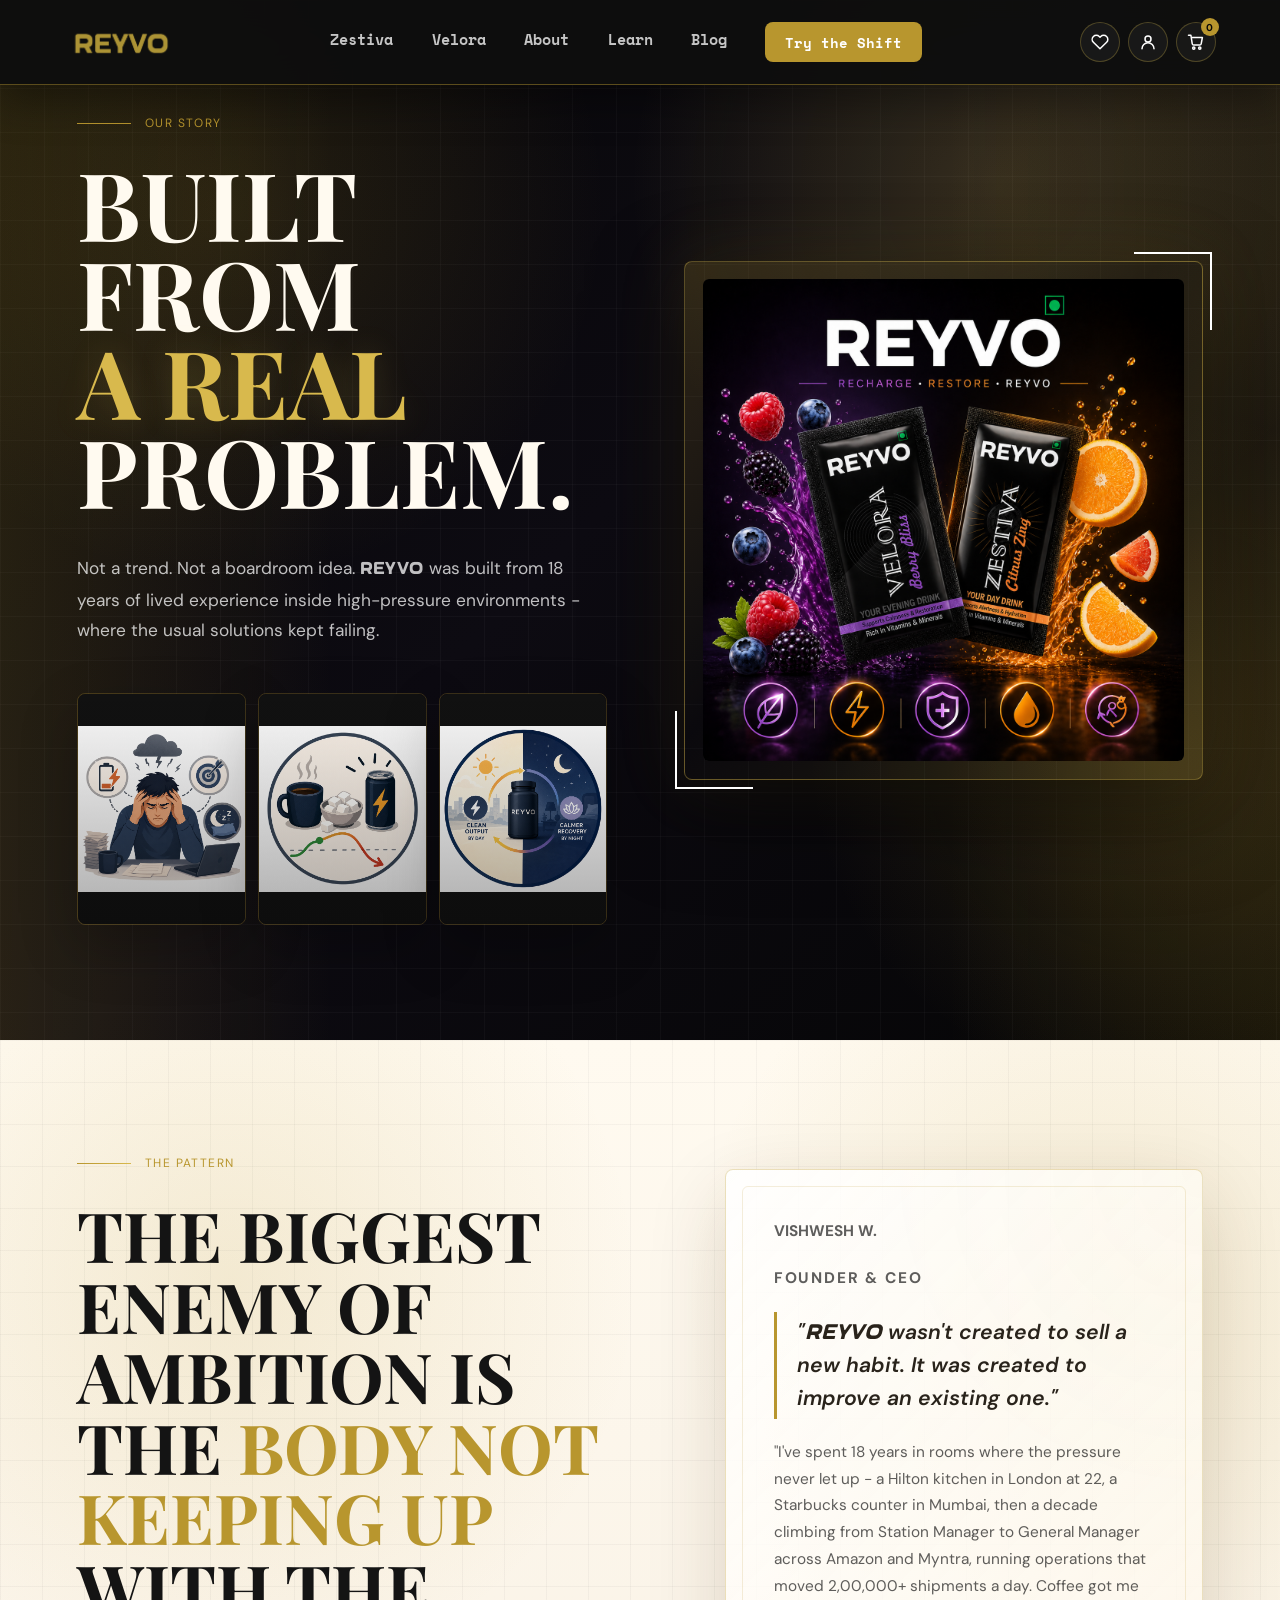
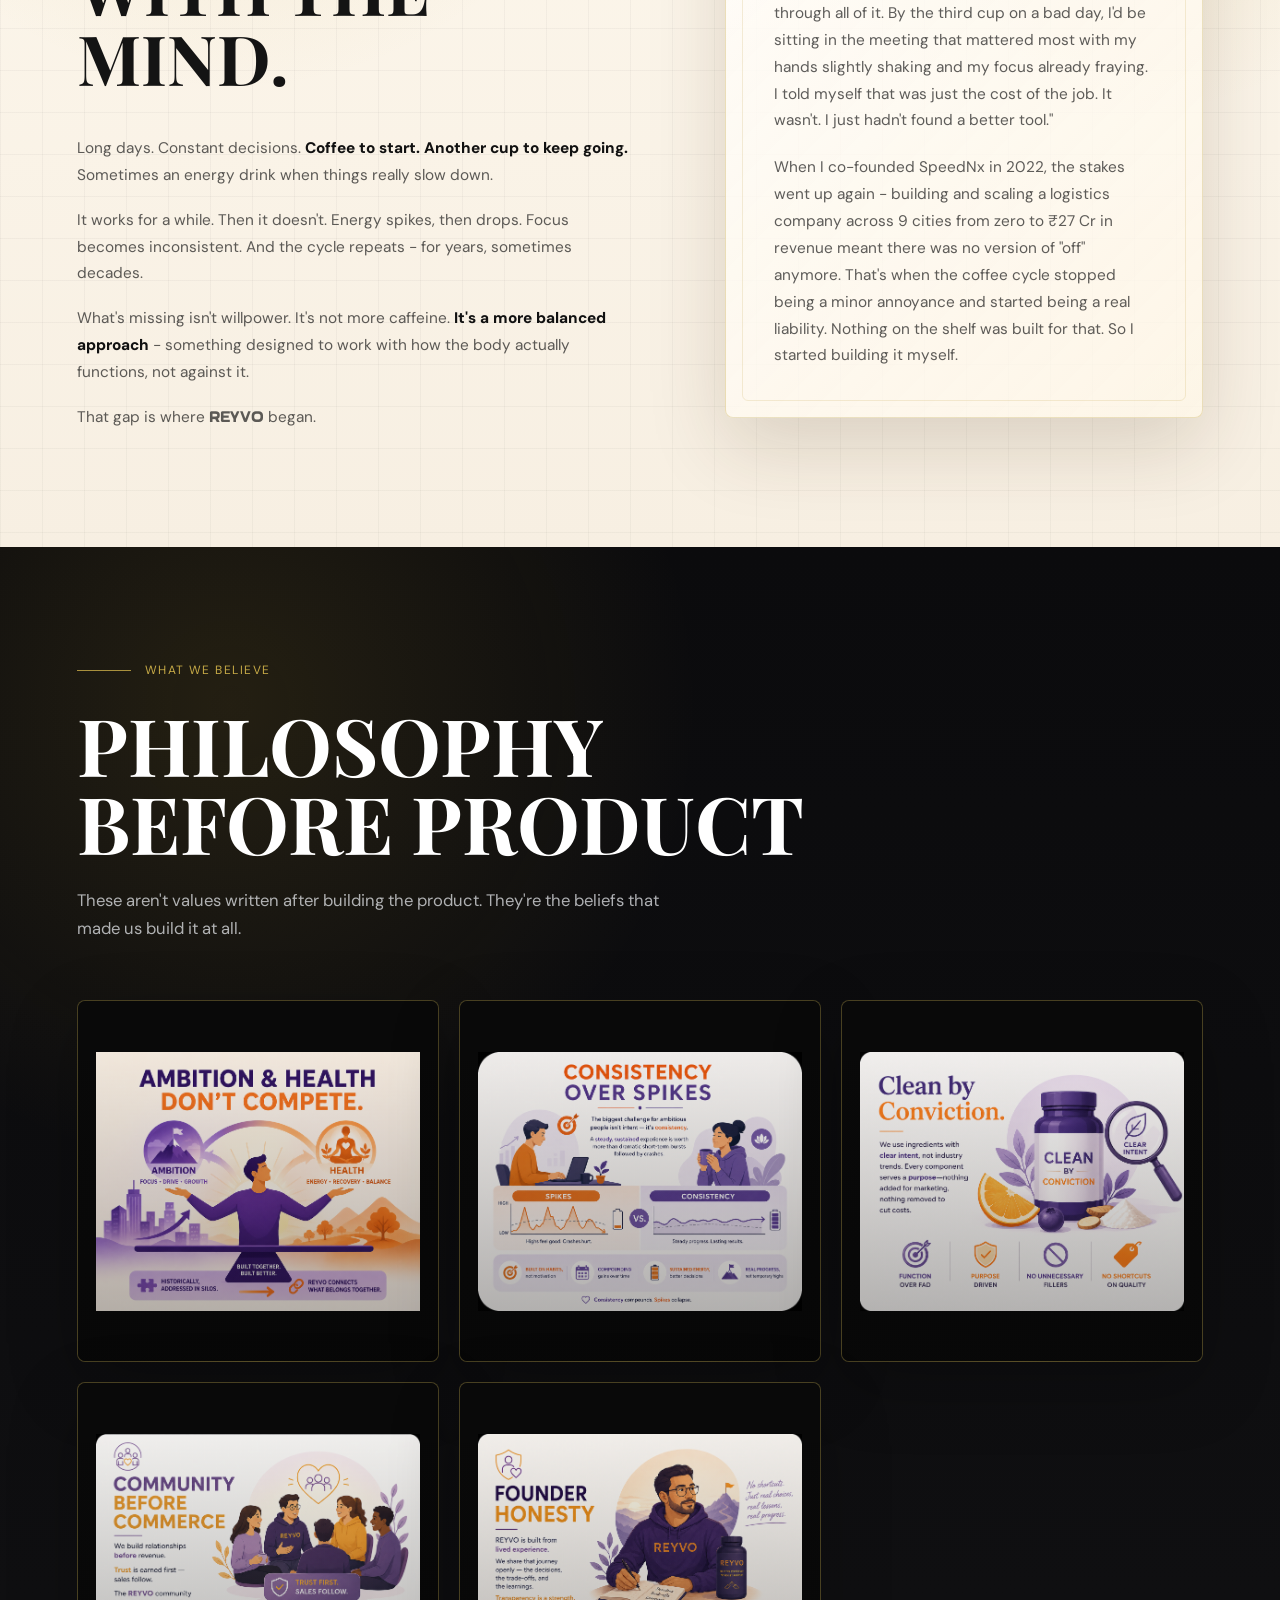
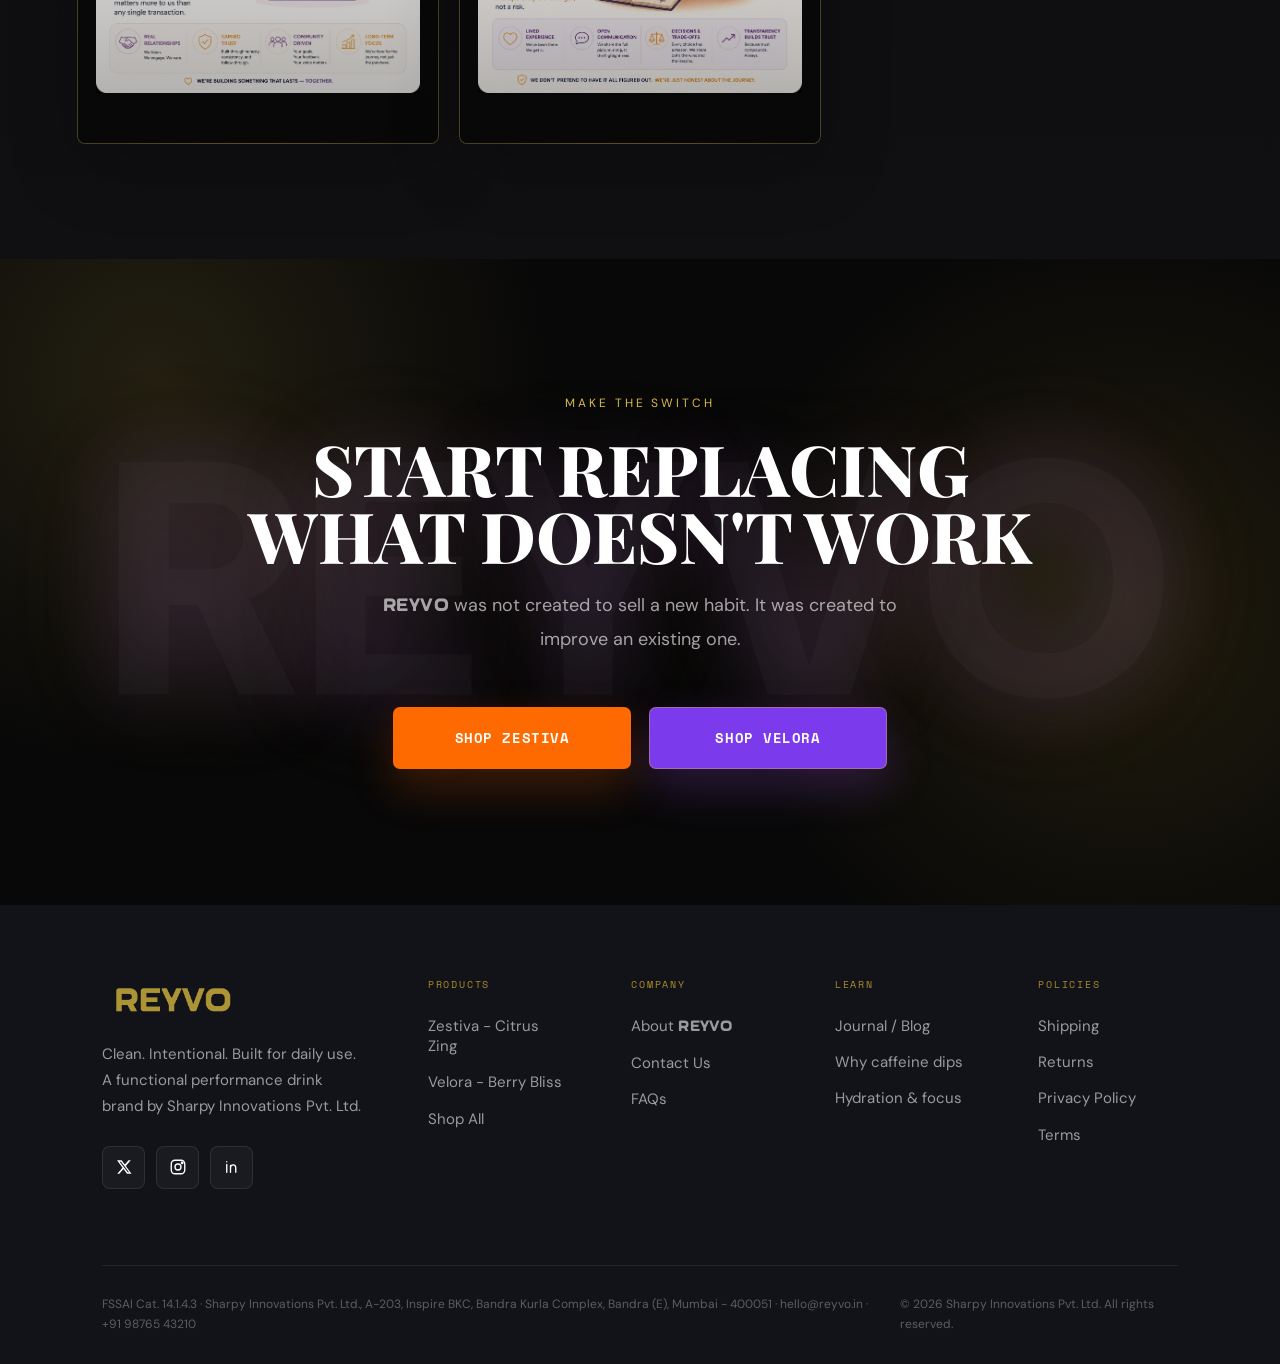
==== commit 01da017c: "small changes done content update" ====
--- a/about-us.html
+++ b/about-us.html
@@ -70,7 +70,7 @@
                                 <div class="story-card-face story-card-back story-card-content">
                                     <span>02</span>
                                     <strong>Pattern</strong>
-                                    <p>Coffee, chai, and energy drinks helped briefly, then created another dip.</p>
+                                    <p>Coffee, chai, energy drinks helped briefly, then created another dip.</p>
                                 </div>
                             </div>
                         </article>
@@ -110,7 +110,7 @@
                     <div class="about-pattern-text">
                         <p>Long days. Constant decisions. <strong>Coffee to start. Another cup to keep going.</strong> Sometimes an energy drink when things really slow down.</p>
                         <p>It works for a while. Then it doesn't. Energy spikes, then drops. Focus becomes inconsistent. And the cycle repeats - for years, sometimes decades.</p>
-                        <p>What's missing isn't willpower. It's not more caffeine. <strong>It's a more balanced approach.</strong> Something designed to work with how the body actually functions, not against it.</p>
+                        <p>What's missing isn't willpower. It's not more caffeine. <strong>It's a more balanced approach</strong> - something designed to work with how the body actually functions, not against it.</p>
                         <p>That gap is where REYVO began.</p>
                     </div>
                 </div>
--- a/style.css
+++ b/style.css
@@ -1,7 +1,7 @@
 @import url("https://fonts.googleapis.com/css2?family=DM+Sans:wght@300;400;500;700;800;900&family=Playfair+Display:wght@500;600;700&family=Space+Mono:wght@400;700&display=swap");
 
 @font-face {
-    font-family: "Davioza Molegs";
+    font-family: "Reyvo Brand";
     src: url("Assets/fonts/DaviozaMolegs.otf") format("opentype");
     font-weight: 400;
     font-style: normal;
@@ -66,7 +66,7 @@
 }
 
 .brand-word {
-    font-family: "Davioza Molegs", "Times New Roman", serif;
+    font-family: "Reyvo Brand", "Times New Roman", serif;
     font-weight: 400;
     letter-spacing: 0.02em;
 }
@@ -5414,7 +5414,7 @@
     display: inline-flex;
     margin-bottom: 22px;
     color: #fff;
-    font-family: "Davioza Molegs", "Times New Roman", serif;
+    font-family: "Reyvo Brand", "Times New Roman", serif;
     font-size: 31px;
     line-height: 1;
     letter-spacing: 0.12em;
@@ -7449,6 +7449,18 @@
     line-height: 1.7;
 }
 
+.home-product-profile {
+    max-width: 430px;
+    margin: -10px 0 24px;
+    color: rgba(255, 255, 255, 0.62);
+    font-size: 0.88rem;
+    line-height: 1.65;
+}
+
+.home-product-profile strong {
+    color: rgba(255, 255, 255, 0.86);
+}
+
 .home-dose-row {
     display: flex;
     flex-wrap: wrap;
@@ -7937,7 +7949,9 @@
 }
 
 .brand-word {
-    font-family: "DM Sans", Calibri, "Segoe UI", Arial, sans-serif !important;
+    font-family: "Reyvo Brand", "Times New Roman", serif !important;
+    font-weight: 400;
+    letter-spacing: 0.02em;
 }
 
 [class*="price"],
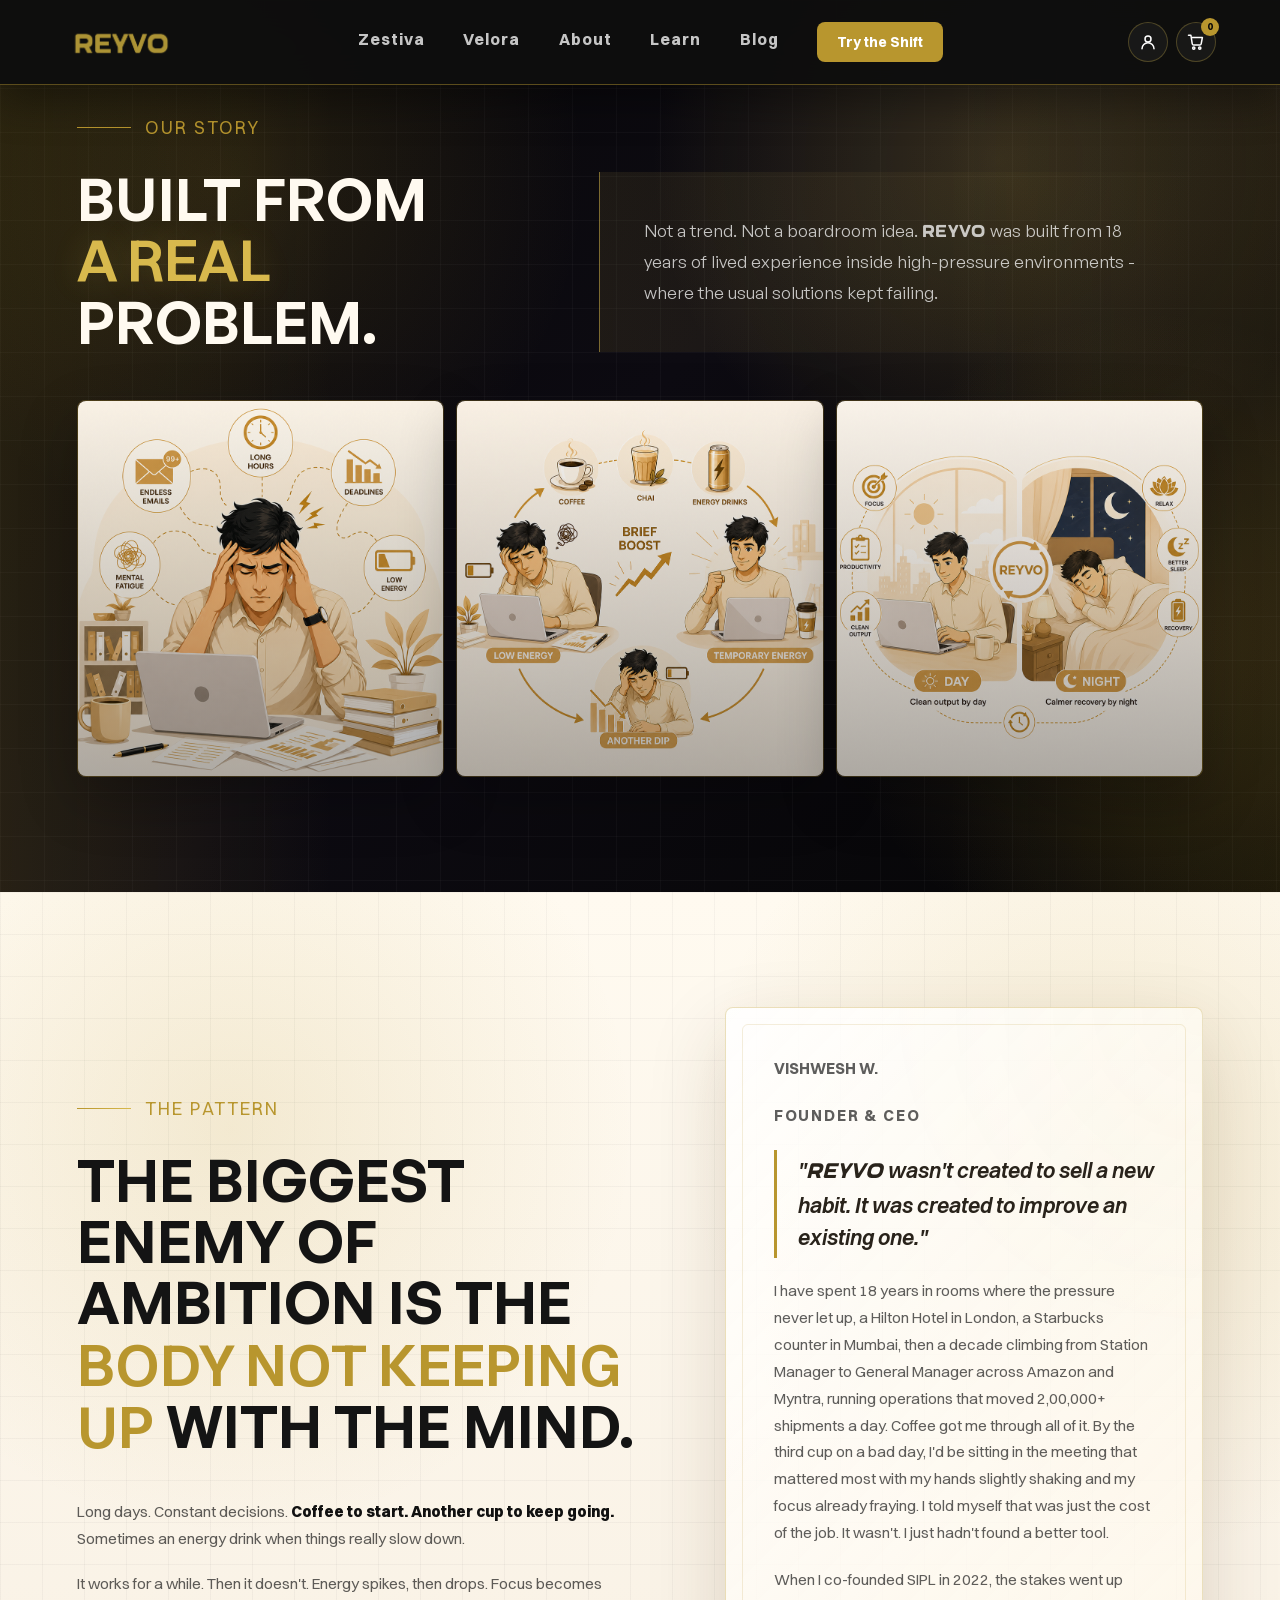
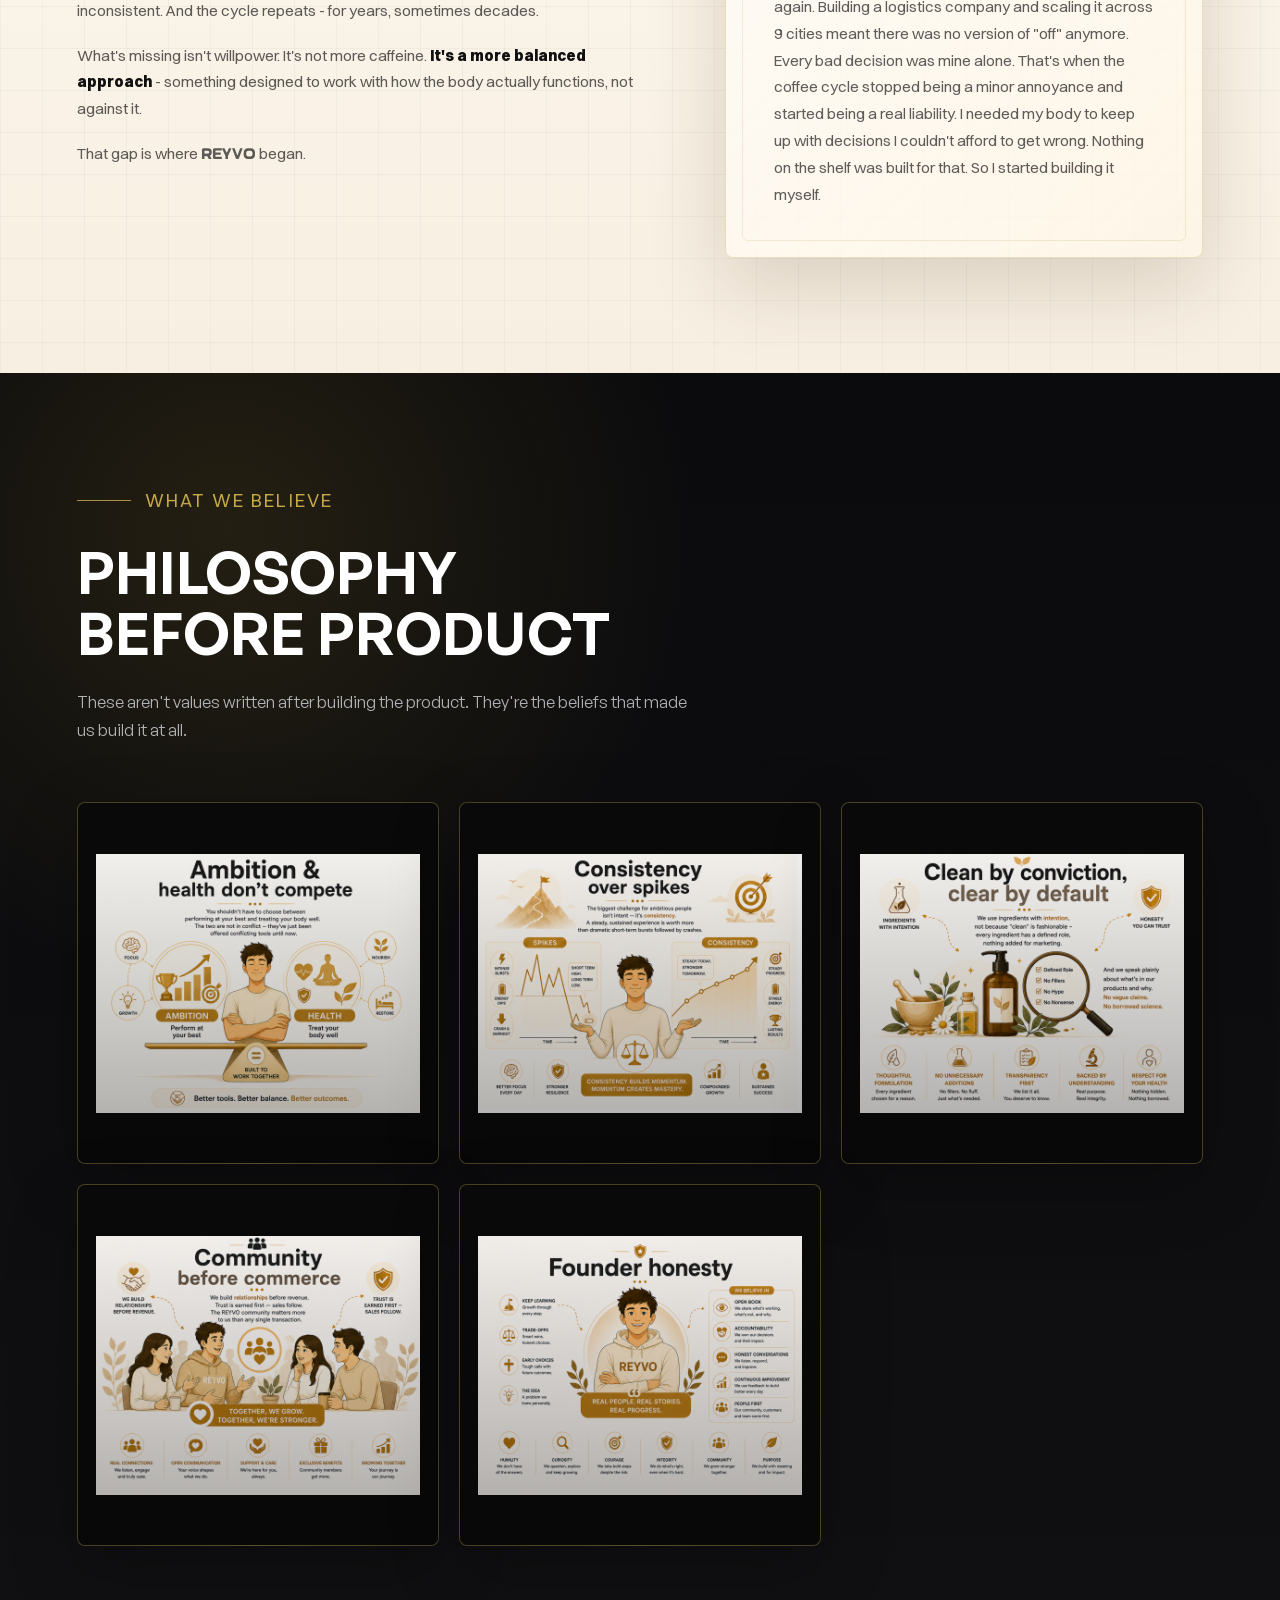
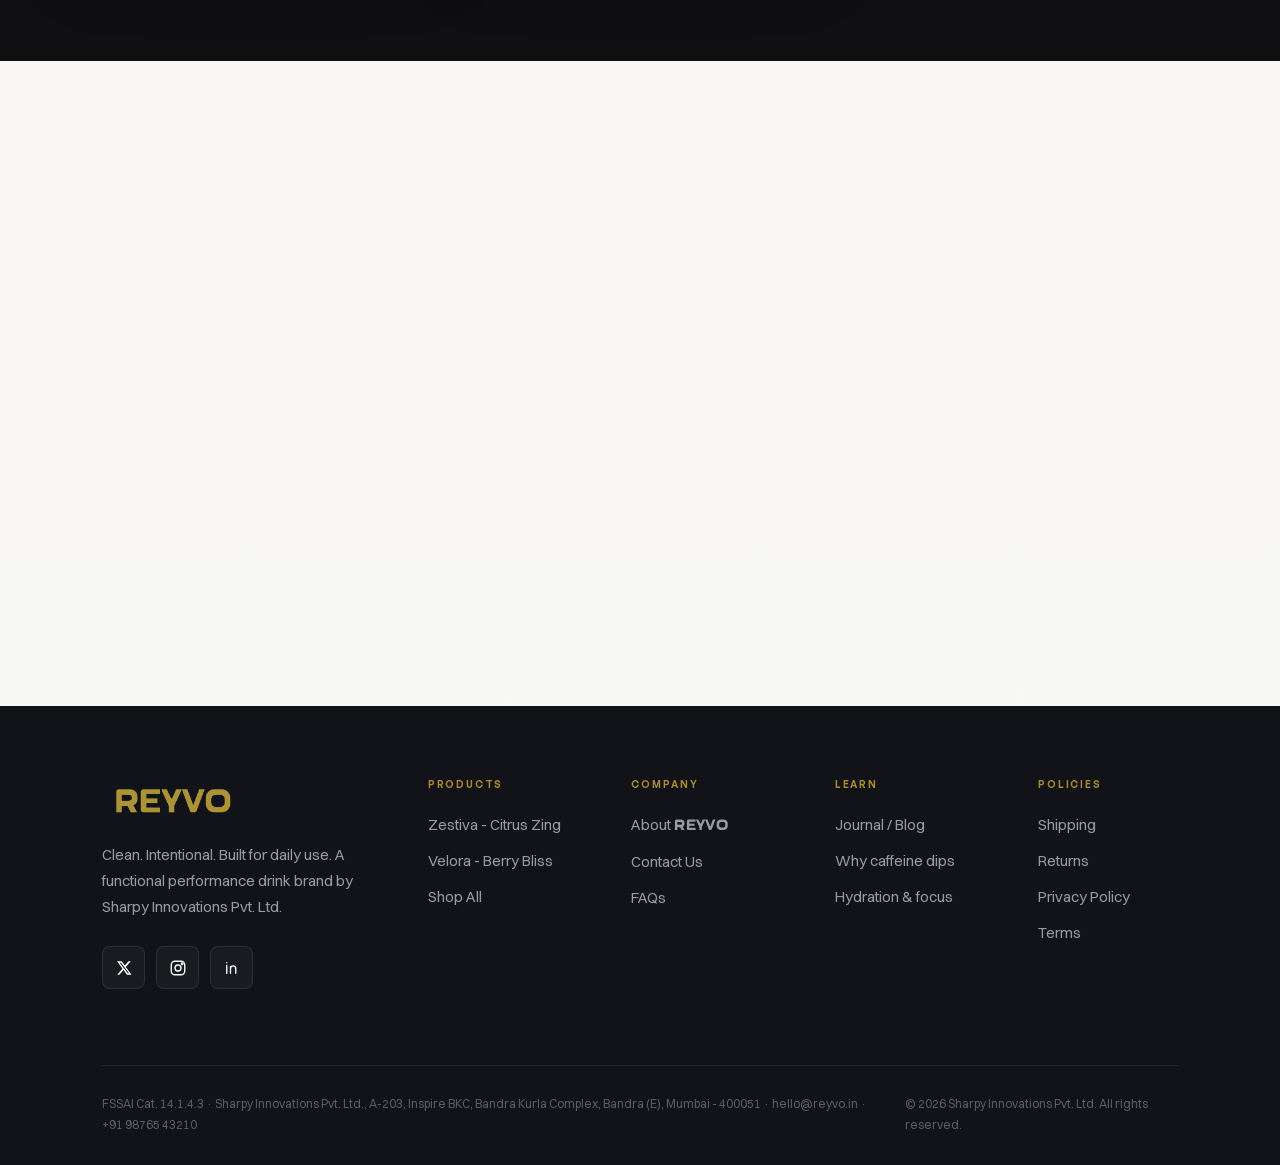
==== commit 018bbcbf: "changes about and hoe page" ====
--- a/about-us.html
+++ b/about-us.html
@@ -56,7 +56,6 @@
                                     <img src="Assets/pressure.png" alt="Pressure visual">
                                 </div>
                                 <div class="story-card-face story-card-back story-card-content">
-                                    <span>01</span>
                                     <strong>Pressure</strong>
                                     <p>Long days made energy, focus, and recovery feel like separate battles.</p>
                                 </div>
@@ -68,7 +67,6 @@
                                     <img src="Assets/pattern.png" alt="Pattern visual">
                                 </div>
                                 <div class="story-card-face story-card-back story-card-content">
-                                    <span>02</span>
                                     <strong>Pattern</strong>
                                     <p>Coffee, chai, energy drinks helped briefly, then created another dip.</p>
                                 </div>
@@ -80,7 +78,6 @@
                                     <img src="Assets/shift.png" alt="Shift visual">
                                 </div>
                                 <div class="story-card-face story-card-back story-card-content">
-                                    <span>03</span>
                                     <strong>Shift</strong>
                                     <p>REYVO was built for daily rhythm: clean output by day, calmer recovery by night.</p>
                                 </div>
@@ -89,9 +86,6 @@
                     </div>
                 </div>
 
-                <figure class="our-story-visual">
-                    <img src="Assets/our-story-img.png" alt="REYVO Zestiva and Velora product story">
-                </figure>
             </div>
         </section>
 
@@ -123,8 +117,8 @@
                         "REYVO wasn't created to sell a new habit. It was created to improve an existing one."
                     </blockquote>
 
-                    <p>"I've spent 18 years in rooms where the pressure never let up - a Hilton kitchen in London at 22, a Starbucks counter in Mumbai, then a decade climbing from Station Manager to General Manager across Amazon and Myntra, running operations that moved 2,00,000+ shipments a day. Coffee got me through all of it. By the third cup on a bad day, I'd be sitting in the meeting that mattered most with my hands slightly shaking and my focus already fraying. I told myself that was just the cost of the job. It wasn't. I just hadn't found a better tool."</p>
-                    <p>When I co-founded SpeedNx in 2022, the stakes went up again - building and scaling a logistics company across 9 cities from zero to ₹27 Cr in revenue meant there was no version of "off" anymore. That's when the coffee cycle stopped being a minor annoyance and started being a real liability. Nothing on the shelf was built for that. So I started building it myself.</p>
+                    <p>I have spent 18 years in rooms where the pressure never let up, a Hilton Hotel in London, a Starbucks counter in Mumbai, then a decade climbing from Station Manager to General Manager across Amazon and Myntra, running operations that moved 2,00,000+ shipments a day. Coffee got me through all of it. By the third cup on a bad day, I'd be sitting in the meeting that mattered most with my hands slightly shaking and my focus already fraying. I told myself that was just the cost of the job. It wasn't. I just hadn't found a better tool.</p>
+                    <p>When I co-founded SIPL in 2022, the stakes went up again. Building a logistics company and scaling it across 9 cities meant there was no version of "off" anymore. Every bad decision was mine alone. That's when the coffee cycle stopped being a minor annoyance and started being a real liability. I needed my body to keep up with decisions I couldn't afford to get wrong. Nothing on the shelf was built for that. So I started building it myself.</p>
                 </aside>
             </div>
         </section>
@@ -148,7 +142,6 @@
                                 <img src="Assets/ambition.png" alt="Ambition and health visual">
                             </div>
                             <div class="philosophy-card-face philosophy-card-copy">
-                                <span>01</span>
                                 <h3>Ambition &amp; health don't compete</h3>
                                 <p>You shouldn't have to choose between performing at your best and treating your body well. The two are not in conflict - they've just been offered conflicting tools until now.</p>
                             </div>
@@ -161,7 +154,6 @@
                                 <img src="Assets/consistency.png" alt="Consistency visual">
                             </div>
                             <div class="philosophy-card-face philosophy-card-copy">
-                                <span>02</span>
                                 <h3>Consistency over spikes</h3>
                                 <p>The biggest challenge for ambitious people isn't intent - it's consistency. A steady, sustained experience is worth more than dramatic short-term bursts followed by crashes.</p>
                             </div>
@@ -174,7 +166,6 @@
                                 <img src="Assets/clean.png" alt="Clean formulation visual">
                             </div>
                             <div class="philosophy-card-face philosophy-card-copy">
-                                <span>03</span>
                                 <h3>Clean by conviction, clear by default</h3>
                                 <p>We use ingredients with intention, not because "clean" is fashionable - every ingredient has a defined role, nothing added for marketing. And we speak plainly about what's in our products and why. No vague claims. No borrowed science.</p>
                             </div>
@@ -187,7 +178,6 @@
                                 <img src="Assets/community.png" alt="Community visual">
                             </div>
                             <div class="philosophy-card-face philosophy-card-copy">
-                                <span>04</span>
                                 <h3>Community before commerce</h3>
                                 <p>We build relationships before revenue. Trust is earned first - sales follow. The REYVO community matters more to us than any single transaction.</p>
                             </div>
@@ -200,7 +190,6 @@
                                 <img src="Assets/founder.png" alt="Founder honesty visual">
                             </div>
                             <div class="philosophy-card-face philosophy-card-copy">
-                                <span>05</span>
                                 <h3>Founder honesty</h3>
                                 <p>REYVO is built from lived experience. We share that journey openly - the decisions, the trade-offs, and the learnings. Transparency is a strength, not a risk.</p>
                             </div>
@@ -260,7 +249,10 @@
 
         <section class="switch-section about-switch-section reveal">
             <div class="premium-fit-inner">
-                <p class="switch-kicker">MAKE THE SWITCH</p>
+                <div class="mini-tag switch-kicker">
+                    <span class="tag-line"></span>
+                    <p>MAKE THE SWITCH</p>
+                </div>
 
                 <h2>START REPLACING<br>WHAT DOESN'T WORK</h2>
                 <p class="premium-fit-lede">REYVO was not created to sell a new habit. It was created to improve an existing one.</p>
--- a/style.css
+++ b/style.css
@@ -1,10 +1,48 @@
-@import url("https://fonts.googleapis.com/css2?family=DM+Sans:wght@300;400;500;700;800;900&family=Playfair+Display:wght@500;600;700&family=Space+Mono:wght@400;700&display=swap");
-
 @font-face {
     font-family: "Reyvo Brand";
     src: url("Assets/fonts/DaviozaMolegs.otf") format("opentype");
     font-weight: 400;
     font-style: normal;
+    font-display: swap;
+}
+
+@font-face {
+    font-family: "Castellar";
+    src: url("Assets/fonts/Castellar.ttf") format("truetype");
+    font-weight: 400;
+    font-style: normal;
+    font-display: swap;
+}
+
+@font-face {
+    font-family: "General Sans";
+    src: url("Assets/fonts/GeneralSans-Variable.woff2") format("woff2");
+    font-weight: 200 700;
+    font-style: normal;
+    font-display: swap;
+}
+
+@font-face {
+    font-family: "General Sans";
+    src: url("Assets/fonts/GeneralSans-VariableItalic.woff2") format("woff2");
+    font-weight: 200 700;
+    font-style: italic;
+    font-display: swap;
+}
+
+@font-face {
+    font-family: "Switzer";
+    src: url("Assets/fonts/Switzer-Variable.woff2") format("woff2");
+    font-weight: 100 900;
+    font-style: normal;
+    font-display: swap;
+}
+
+@font-face {
+    font-family: "Switzer";
+    src: url("Assets/fonts/Switzer-VariableItalic.woff2") format("woff2");
+    font-weight: 100 900;
+    font-style: italic;
     font-display: swap;
 }
 
@@ -36,7 +74,7 @@
 
 body {
     margin: 0;
-    font-family: "DM Sans", Calibri, "Segoe UI", Arial, sans-serif;
+    font-family: "Switzer";
     background: var(--black);
     color: #fff;
     letter-spacing: 0;
@@ -61,12 +99,12 @@
 
 h1,
 h2 {
-    font-family: "Playfair Display", Georgia, "Times New Roman", serif;
+    font-family: "General Sans";
     letter-spacing: 0;
 }
 
 .brand-word {
-    font-family: "Reyvo Brand", "Times New Roman", serif;
+    font-family: "Reyvo Brand";
     font-weight: 400;
     letter-spacing: 0.02em;
 }
@@ -78,7 +116,7 @@
 .system-time,
 .footer-policy-links,
 label {
-    font-family: "Space Mono", "Courier New", monospace;
+    font-family: "General Sans";
 }
 
 /* Shared header and homepage-style navigation */
@@ -255,7 +293,7 @@
     border-radius: 999px;
     background: var(--gold);
     color: #080808;
-    font-family: "Space Mono", "Courier New", monospace;
+    font-family: "General Sans";
     font-size: 10px;
     font-weight: 700;
 }
@@ -396,7 +434,7 @@
 
 .cart-related-card span {
     color: var(--gold);
-    font-family: "Space Mono", "Courier New", monospace;
+    font-family: "General Sans";
     font-size: 11px;
     font-weight: 700;
     letter-spacing: 0.12em;
@@ -422,7 +460,7 @@
     border-radius: 6px;
     background: #111;
     color: #fff;
-    font-family: "Space Mono", "Courier New", monospace;
+    font-family: "General Sans";
     font-size: 12px;
     font-weight: 700;
     cursor: pointer;
@@ -627,7 +665,7 @@
     gap: 10px;
     margin-bottom: 22px;
     color: rgba(17, 17, 17, 0.76);
-    font-family: "DM Sans", Calibri, "Segoe UI", Arial, sans-serif;
+    font-family: "Switzer";
     font-size: 14px;
 }
 
@@ -745,7 +783,7 @@
     margin: 0 auto 30px;
     max-width: 1280px;
     color: #fff;
-    font-size: clamp(3rem, 5.8vw, 5.9rem);
+    font-size: clamp(2.6rem, 4.8vw, 4.9rem);
     font-weight: 700;
     line-height: 0.95;
 }
@@ -827,7 +865,7 @@
     display: flex;
     width: max-content;
     gap: 28px;
-    font-family: "Space Mono", "Courier New", monospace;
+    font-family: "General Sans";
     font-size: 13px;
     font-weight: 700;
     letter-spacing: 0.08em;
@@ -893,7 +931,7 @@
     max-width: 640px;
     margin: 0;
     color: #fffaf0;
-    font-family: "Playfair Display", Georgia, "Times New Roman", serif;
+    font-family: "General Sans";
     font-size: clamp(48px, 7.4vw, 104px);
     font-weight: 700;
     line-height: 0.94;
@@ -997,7 +1035,7 @@
     display: inline-flex;
     margin-bottom: 6px;
     color: var(--orange);
-    font-family: "Space Mono", "Courier New", monospace;
+    font-family: "General Sans";
     font-size: 12px;
     font-weight: 700;
 }
@@ -1060,7 +1098,7 @@
 .about-pattern-copy h2 {
     margin: 0;
     color: #141414;
-    font-family: "Playfair Display", Georgia, "Times New Roman", serif;
+    font-family: "General Sans";
     font-size: clamp(42px, 5.4vw, 76px);
     font-weight: 700;
     line-height: 1.02;
@@ -1117,7 +1155,7 @@
 
 .founder-name {
     color: #141414;
-    font-family: "Playfair Display", Georgia, "Times New Roman", serif;
+    font-family: "General Sans";
     font-size: clamp(30px, 3.2vw, 42px);
     font-weight: 700;
     line-height: 1;
@@ -1127,7 +1165,7 @@
 .founder-role {
     margin-top: -12px;
     color: var(--gold);
-    font-family: "Space Mono", "Courier New", monospace;
+    font-family: "General Sans";
     font-size: 11px;
     font-weight: 700;
     letter-spacing: 0.12em;
@@ -1183,7 +1221,7 @@
 .about-values-lead h2 {
     margin: 0;
     color: #fff;
-    font-family: "Playfair Display", Georgia, "Times New Roman", serif;
+    font-family: "General Sans";
     font-size: clamp(44px, 6.2vw, 86px);
     font-weight: 700;
     line-height: 0.98;
@@ -1283,7 +1321,7 @@
 .philosophy-card-copy span,
 .about-values-list span {
     color: var(--gold-bright);
-    font-family: "Space Mono", "Courier New", monospace;
+    font-family: "General Sans";
     font-size: 11px;
     font-weight: 700;
     letter-spacing: 0.08em;
@@ -1293,7 +1331,7 @@
 .about-values-list h3 {
     margin: 0;
     color: #fff;
-    font-family: "Playfair Display", Georgia, "Times New Roman", serif;
+    font-family: "General Sans";
     font-size: clamp(22px, 2vw, 30px);
     font-weight: 700;
     line-height: 1.1;
@@ -1414,8 +1452,8 @@
 }
 
 .about-values-list .brand-word {
-    font-family: inherit;
-    font-weight: inherit;
+    font-family: "Reyvo Brand";
+    font-weight: 400;
     letter-spacing: inherit;
 }
 
@@ -1523,7 +1561,7 @@
     gap: 14px;
     margin-bottom: 28px;
     color: var(--gold-bright);
-    font-family: "Space Mono", "Courier New", monospace;
+    font-family: "General Sans";
     font-size: 12px;
     letter-spacing: 0.12em;
 }
@@ -1636,7 +1674,7 @@
 
 .section-kicker {
     color: var(--gold-bright);
-    font-family: "Space Mono", "Courier New", monospace;
+    font-family: "General Sans";
     font-size: 11px;
     font-weight: 900;
     letter-spacing: 0.18em;
@@ -1645,7 +1683,7 @@
 
 .section-title {
     margin: 16px 0 24px;
-    font-family: "Playfair Display", Georgia, "Times New Roman", serif;
+    font-family: "General Sans";
     font-size: clamp(48px, 6vw, 86px);
     font-weight: 700;
     line-height: 0.94;
@@ -1777,7 +1815,7 @@
     padding: 10px 16px;
     background: rgba(184, 150, 46, 0.15);
     color: var(--gold);
-    font-family: "Space Mono", "Courier New", monospace;
+    font-family: "General Sans";
     font-size: 11px;
     font-weight: 900;
     letter-spacing: 0.12em;
@@ -1832,7 +1870,7 @@
     border-radius: 999px;
     background: rgba(184, 150, 46, 0.16);
     color: var(--gold);
-    font-family: "Space Mono", "Courier New", monospace;
+    font-family: "General Sans";
     font-size: 10px;
     font-weight: 900;
     letter-spacing: 0.12em;
@@ -1925,7 +1963,7 @@
 
 .table-head div {
     color: var(--ink);
-    font-family: "Space Mono", "Courier New", monospace;
+    font-family: "General Sans";
     font-size: 12px;
     font-weight: 700;
     letter-spacing: 0.08em;
@@ -1989,7 +2027,7 @@
     display: block;
     margin-bottom: 8px;
     color: rgba(15, 15, 18, 0.55);
-    font-family: "Space Mono", "Courier New", monospace;
+    font-family: "General Sans";
     font-size: 10px;
     letter-spacing: 0.18em;
     text-transform: uppercase;
@@ -2352,7 +2390,7 @@
     border: 1px solid rgba(184, 150, 46, 0.7);
     border-radius: 8px;
     color: var(--gold-bright);
-    font-family: "Space Mono", "Courier New", monospace;
+    font-family: "General Sans";
     font-size: 12px;
     font-weight: 700;
     transition: background 260ms ease, color 260ms ease, transform 260ms ease;
@@ -2469,7 +2507,7 @@
 .stack-card p {
     margin: 0 0 12px;
     color: var(--gold-bright);
-    font-family: "Space Mono", "Courier New", monospace;
+    font-family: "General Sans";
     font-size: 10px;
     font-weight: 700;
     letter-spacing: 0.1em;
@@ -2617,7 +2655,7 @@
 .formulation-card small {
     margin-top: auto;
     color: var(--gold-bright);
-    font-family: "Space Mono", "Courier New", monospace;
+    font-family: "General Sans";
     font-size: 10px;
     font-weight: 900;
     letter-spacing: 0.09em;
@@ -2820,7 +2858,7 @@
     right: 24px;
     bottom: 22px;
     color: var(--accent);
-    font-family: "Space Mono", "Courier New", monospace;
+    font-family: "General Sans";
     font-size: 9px;
     font-weight: 900;
     letter-spacing: 0.08em;
@@ -2842,7 +2880,7 @@
     border-radius: 999px;
     background: rgba(255, 255, 255, 0.04);
     color: rgba(255, 255, 255, 0.72);
-    font-family: "Space Mono", "Courier New", monospace;
+    font-family: "General Sans";
     font-size: 11px;
     transition: border-color 260ms ease, color 260ms ease, transform 260ms ease;
 }
@@ -2902,7 +2940,7 @@
 .fit-split-subtitle {
     margin: 0;
     color: #8b6d20;
-    font-family: "Space Mono", "Courier New", monospace;
+    font-family: "General Sans";
     font-size: clamp(12px, 1.2vw, 15px);
     font-weight: 700;
     letter-spacing: 0.12em;
@@ -2972,7 +3010,7 @@
 }
 
 .fit-accordion-head strong {
-    font-family: "Space Mono", "Courier New", monospace;
+    font-family: "General Sans";
     font-size: 11px;
     font-weight: 900;
     letter-spacing: 0.04em;
@@ -3120,7 +3158,7 @@
     padding: 10px 18px;
     background: transparent;
     color: rgba(17, 17, 17, 0.62);
-    font: 800 13px/1 "DM Sans", sans-serif;
+    font: 800 13px/1 "Switzer";
     cursor: pointer;
     transition: background 260ms ease, color 260ms ease, transform 260ms ease;
 }
@@ -3191,7 +3229,7 @@
     padding: 6px 10px;
     background: var(--orange);
     color: #fff;
-    font-family: "Space Mono", "Courier New", monospace;
+    font-family: "General Sans";
     font-size: 9px;
     font-weight: 700;
     letter-spacing: 0.12em;
@@ -3499,7 +3537,7 @@
 
 .product-card .pricing-note {
     color: #d8b94d;
-    font-family: "Space Mono", "Courier New", monospace;
+    font-family: "General Sans";
     font-size: 11px;
     font-weight: 900;
     letter-spacing: 0.12em;
@@ -3524,7 +3562,7 @@
 .pack-picker label {
     margin: 0;
     color: #d8b94d;
-    font-family: "Space Mono", "Courier New", monospace;
+    font-family: "General Sans";
     font-size: 11px;
     font-weight: 900;
     letter-spacing: 0.12em;
@@ -3541,7 +3579,7 @@
         linear-gradient(135deg, rgba(184, 150, 46, 0.12), rgba(255, 255, 255, 0.035)),
         #111115;
     color: #fff;
-    font: 900 13px/1 "DM Sans", sans-serif;
+    font: 900 13px/1 "Switzer";
     cursor: pointer;
     outline: none;
     transition: border-color 220ms ease, box-shadow 220ms ease, background 220ms ease;
@@ -3569,7 +3607,7 @@
 
 .selected-pack-price {
     color: #fff;
-    font-family: "Playfair Display", Georgia, "Times New Roman", serif;
+    font-family: "General Sans";
     font-size: clamp(32px, 3vw, 44px);
     line-height: 0.95;
 }
@@ -3608,7 +3646,7 @@
     border-radius: 8px;
     background: linear-gradient(135deg, #f5c94b, #b8962e);
     color: #111;
-    font-family: "Space Mono", "Courier New", monospace;
+    font-family: "General Sans";
     letter-spacing: 0.06em;
     box-shadow: 0 16px 32px rgba(184, 150, 46, 0.2);
 }
@@ -3815,7 +3853,7 @@
 .news-category {
     margin: 0 0 12px;
     color: var(--gold-bright);
-    font-family: "Space Mono", "Courier New", monospace;
+    font-family: "General Sans";
     font-size: 10px;
     font-weight: 700;
     letter-spacing: 0.1em;
@@ -3839,7 +3877,7 @@
 .news-meta {
     margin-top: auto;
     color: rgba(255, 255, 255, 0.36);
-    font-family: "Space Mono", "Courier New", monospace;
+    font-family: "General Sans";
     font-size: 10px;
     letter-spacing: 0.08em;
 }
@@ -3854,7 +3892,7 @@
     border: 1px solid rgba(255, 255, 255, 0.14);
     border-radius: 6px;
     color: #fff;
-    font-family: "Space Mono", "Courier New", monospace;
+    font-family: "General Sans";
     font-size: 13px;
     font-weight: 700;
     transition: border-color 240ms ease, background 240ms ease, color 240ms ease, transform 240ms ease;
@@ -3906,7 +3944,7 @@
 .switch-kicker {
     margin: 0 0 24px;
     color: var(--gold-bright);
-    font-family: "Space Mono", "Courier New", monospace;
+    font-family: "General Sans";
     font-size: 12px;
     letter-spacing: 0.24em;
     text-transform: uppercase;
@@ -3944,7 +3982,7 @@
     min-height: 62px;
     padding: 0 30px;
     border-radius: 7px;
-    font-family: "Space Mono", "Courier New", monospace;
+    font-family: "General Sans";
     font-size: 14px;
     font-weight: 800;
     letter-spacing: 0.04em;
@@ -4057,7 +4095,7 @@
     padding: 0 16px;
     background: rgba(184, 150, 46, 0.1);
     color: #efd48a;
-    font-family: "Space Mono", "Courier New", monospace;
+    font-family: "General Sans";
     font-size: 11px;
     font-weight: 900;
     letter-spacing: 0.14em;
@@ -4104,7 +4142,7 @@
     padding: 0 22px;
     background: rgba(184, 150, 46, 0.1);
     color: #fff;
-    font-family: "Space Mono", "Courier New", monospace;
+    font-family: "General Sans";
     font-size: 12px;
     font-weight: 900;
     letter-spacing: 0.07em;
@@ -4177,7 +4215,7 @@
     display: block;
     margin-bottom: 10px;
     color: #efd48a;
-    font-family: "Space Mono", "Courier New", monospace;
+    font-family: "General Sans";
     font-size: 11px;
     letter-spacing: 0.14em;
     text-transform: uppercase;
@@ -4232,13 +4270,13 @@
     padding: 0 12px;
     background: #111115;
     color: #fff;
-    font: 900 14px "DM Sans", sans-serif;
+    font: 900 14px "Switzer";
 }
 
 .product-pack-price {
     display: block;
     color: #fff;
-    font-family: "Playfair Display", Georgia, "Times New Roman", serif;
+    font-family: "General Sans";
     font-size: clamp(32px, 3vw, 44px);
     line-height: 1;
 }
@@ -4656,7 +4694,7 @@
     background: rgba(255, 255, 255, 0.78);
     color: #111;
     cursor: pointer;
-    font: 900 12px "DM Sans", sans-serif;
+    font: 900 12px "Switzer";
     text-transform: uppercase;
 }
 
@@ -4906,7 +4944,7 @@
     display: block;
     margin-bottom: 10px;
     color: var(--accent);
-    font-family: "Space Mono", "Courier New", monospace;
+    font-family: "General Sans";
     font-size: 11px;
     font-weight: 900;
     letter-spacing: 0.12em;
@@ -4951,7 +4989,7 @@
     display: block;
     margin-bottom: 12px;
     color: #fff;
-    font-family: "Space Mono", "Courier New", monospace;
+    font-family: "General Sans";
     font-size: 12px;
     font-weight: 900;
     letter-spacing: 0.08em;
@@ -4970,7 +5008,7 @@
     border-radius: 6px;
     background: #141418;
     color: #fff;
-    font: 900 13px "DM Sans", sans-serif;
+    font: 900 13px "Switzer";
     text-transform: uppercase;
 }
 
@@ -5379,7 +5417,7 @@
     border-radius: 8px;
     padding: 14px 16px;
     color: var(--ink);
-    font: 500 16px "DM Sans", Arial, sans-serif;
+    font: 500 16px "Switzer";
 }
 
 textarea {
@@ -5414,7 +5452,7 @@
     display: inline-flex;
     margin-bottom: 22px;
     color: #fff;
-    font-family: "Reyvo Brand", "Times New Roman", serif;
+    font-family: "Reyvo Brand";
     font-size: 31px;
     line-height: 1;
     letter-spacing: 0.12em;
@@ -5462,7 +5500,7 @@
 .footer-column h2 {
     margin: 0 0 8px;
     color: rgba(184, 150, 46, 0.92);
-    font-family: "Space Mono", "Courier New", monospace;
+    font-family: "General Sans";
     font-size: 10px;
     font-weight: 400;
     letter-spacing: 0.18em;
@@ -5492,7 +5530,7 @@
 .footer-bottom p {
     margin: 0;
     color: rgba(235, 238, 243, 0.34);
-    font-family: "Space Mono", "Courier New", monospace;
+    font-family: "General Sans";
     font-size: 12px;
     line-height: 1.7;
 }
@@ -6073,7 +6111,7 @@
     }
 
     .landing-hero h1 {
-        font-size: clamp(2.35rem, 11vw, 3.45rem);
+        font-size: clamp(2.05rem, 9vw, 2.9rem);
     }
 
     .landing-hero h1 .hero-line {
@@ -6657,7 +6695,7 @@
 .zestiva-brand {
     margin: 0 0 8px;
     color: #8b6d20;
-    font: 900 12px "Space Mono", "Courier New", monospace;
+    font: 900 12px "General Sans";
     letter-spacing: 0.24em;
 }
 
@@ -6691,7 +6729,7 @@
     display: block;
     margin-bottom: 12px;
     color: rgba(17, 17, 17, 0.58);
-    font: 900 10px "Space Mono", "Courier New", monospace;
+    font: 900 10px "General Sans";
     letter-spacing: 0.13em;
     text-transform: uppercase;
 }
@@ -6746,7 +6784,7 @@
 
 .zestiva-selected-price strong {
     color: #111;
-    font-family: "Playfair Display", Georgia, serif;
+    font-family: "General Sans";
     font-size: clamp(44px, 5vw, 64px);
     font-style: italic;
     line-height: 1;
@@ -6754,7 +6792,7 @@
 
 .zestiva-selected-price span {
     color: rgba(17, 17, 17, 0.58);
-    font: 400 11px "Space Mono", "Courier New", monospace;
+    font: 400 11px "General Sans";
 }
 
 .zestiva-selected-price em {
@@ -6846,7 +6884,7 @@
 /* Zestiva supporting sections */
 .zestiva-section-inner { width:min(1240px,calc(100% - 40px)); margin:0 auto; }
 .zestiva-section-heading { max-width:760px; margin-bottom:48px; }
-.zestiva-section-heading span { color:var(--gold); font:900 10px "Space Mono","Courier New",monospace; letter-spacing:.14em; text-transform:uppercase; }
+.zestiva-section-heading span { color:var(--gold); font:900 10px "General Sans"; letter-spacing:.14em; text-transform:uppercase; }
 .zestiva-section-heading h2 { margin:10px 0 12px; color:#111; font-size:clamp(42px,6vw,78px); font-weight:900; line-height:.92; text-transform:uppercase; }
 .zestiva-section-heading p { margin:0; color:rgba(17,17,17,.58); font-size:16px; line-height:1.6; }
 .zestiva-section-heading-light h2 { color:#fff; }
@@ -6870,7 +6908,7 @@
 .zestiva-flip-card:hover .zestiva-flip-card-front,.zestiva-flip-card:focus .zestiva-flip-card-front { border-color:#d7b45e; box-shadow:0 22px 54px rgba(210,173,87,.18); }
 .zestiva-flip-card:hover .zestiva-flip-card-front::before,.zestiva-flip-card:focus .zestiva-flip-card-front::before { opacity:1; transform:scale(1.025); }
 .zestiva-flip-card h3 { margin:0 0 7px; font-size:17px; line-height:1.2; }
-.zestiva-flip-card-front strong { color:#d7b45e; font:900 13px "Space Mono",monospace; }
+.zestiva-flip-card-front strong { color:#d7b45e; font:900 13px "General Sans"; }
 .zestiva-flip-card-back { justify-content:center; background:linear-gradient(145deg,#1b1811,#080808); color:#f8f3e8; transform:rotateY(180deg); }
 .zestiva-flip-card-back h3 { color:#d7b45e; }
 .zestiva-flip-card-back p { margin:0; color:rgba(248,243,232,.72); font-size:12px; line-height:1.65; }
@@ -6890,7 +6928,7 @@
 .zestiva-use-steps { position:relative; display:grid; grid-template-columns:repeat(4,minmax(0,1fr)); gap:24px; }
 .zestiva-use-steps::before { content:""; position:absolute; top:49px; left:12%; right:12%; height:1px; background:rgba(17,17,17,.14); }
 .zestiva-use-steps article { position:relative; z-index:1; text-align:center; }
-.zestiva-use-steps article>span { display:block; margin-bottom:10px; color:var(--gold); font:900 10px "Space Mono",monospace; }
+.zestiva-use-steps article>span { display:block; margin-bottom:10px; color:var(--gold); font:900 10px "General Sans"; }
 .zestiva-use-icon { display:grid; place-items:center; width:72px; height:72px; margin:0 auto 20px; border-radius:50%; background:#fff; color:var(--gold); font-size:24px; box-shadow:0 14px 32px rgba(50,35,18,.1); }
 .zestiva-use-steps h3 { margin:0 0 8px; color:#111; font-size:24px; }
 .zestiva-use-steps p { max-width:220px; margin:0 auto; color:rgba(17,17,17,.58); font-size:13px; line-height:1.6; }
@@ -6906,7 +6944,7 @@
 .zestiva-comparison-row strong { color:#fff; font-size:13px; }
 .zestiva-comparison-row:hover>* { background:rgba(255,255,255,.035); color:rgba(255,255,255,.8); }
 .zestiva-comparison-row:hover>*:last-child { background:rgba(255,122,26,.16); color:#fff; }
-.zestiva-comparison-head>* { min-height:58px; color:rgba(255,255,255,.72); font:900 10px "Space Mono",monospace; letter-spacing:.12em; text-transform:uppercase; }
+.zestiva-comparison-head>* { min-height:58px; color:rgba(255,255,255,.72); font:900 10px "General Sans"; letter-spacing:.12em; text-transform:uppercase; }
 .zestiva-comparison-head>*:last-child { background:var(--gold); color:#fff; }
 .zestiva-comparison-head>*:last-child::before { display:none; }
 .zestiva-comparison-row:last-child>* { border-bottom:0; }
@@ -6944,7 +6982,7 @@
 .zestiva-benefits-marquee { overflow:hidden; padding:28px 0; background:var(--gold); }
 .zestiva-benefits-track { display:flex; width:max-content; animation:zestivaMarquee 28s linear infinite; }
 .zestiva-benefits-track>div { display:flex; align-items:center; }
-.zestiva-benefits-track span { display:inline-flex; align-items:center; margin-right:54px; color:#fff; font:700 12px "Space Mono",monospace; letter-spacing:.08em; text-transform:uppercase; white-space:nowrap; }
+.zestiva-benefits-track span { display:inline-flex; align-items:center; margin-right:54px; color:#fff; font:700 12px "General Sans"; letter-spacing:.08em; text-transform:uppercase; white-space:nowrap; }
 .zestiva-benefits-track span::before { content:"\2713"; margin-right:9px; color:#c5f900; font-weight:900; }
 @keyframes zestivaMarquee { to { transform:translateX(-50%); } }
 
@@ -7057,7 +7095,7 @@
 .home-product-copy > span,
 .home-tab-btn,
 .home-email-row button {
-    font-family: "Space Mono", "Courier New", monospace;
+    font-family: "General Sans";
     letter-spacing: 0.1em;
     text-transform: uppercase;
 }
@@ -7082,7 +7120,7 @@
 .home-hero-stats strong {
     display: block;
     color: var(--gold-bright);
-    font-family: "Playfair Display", Georgia, serif;
+    font-family: "General Sans";
     font-size: clamp(1.55rem, 2.4vw, 2.1rem);
     line-height: 1;
     margin-bottom: 10px;
@@ -7118,13 +7156,17 @@
     font-size: 0.72rem;
 }
 
+.home-statement .home-kicker {
+    font-weight: 700;
+}
+
 .home-manifesto-line {
     max-width: 1180px;
     margin: 0 auto;
     padding: 18px 0;
     border-bottom: 1px solid rgba(255, 255, 255, 0.07);
     color: rgba(255, 255, 255, 0.22);
-    font-family: "Playfair Display", Georgia, serif;
+    font-family: "General Sans";
     font-size: clamp(2rem, 4vw, 3.4rem);
     line-height: 1.15;
     transition: color 240ms ease;
@@ -7375,7 +7417,7 @@
     display: block;
     margin-bottom: 14px;
     color: rgba(216, 185, 77, 0.72);
-    font-family: "Space Mono", "Courier New", monospace;
+    font-family: "General Sans";
     font-size: 0.78rem;
 }
 
@@ -7434,7 +7476,7 @@
 .home-product-copy h3 {
     margin: 14px 0 4px;
     color: var(--gold-bright);
-    font-family: "Playfair Display", Georgia, serif;
+    font-family: "General Sans";
     font-size: clamp(2.1rem, 4vw, 3.5rem);
 }
 
@@ -7531,7 +7573,7 @@
     display: block;
     margin: 10px 0;
     color: var(--gold-bright);
-    font-family: "Playfair Display", Georgia, serif;
+    font-family: "General Sans";
     font-size: 1.9rem;
     font-weight: 500;
 }
@@ -7551,7 +7593,7 @@
 .home-review-product {
     display: block;
     margin-bottom: 16px;
-    font-family: "Space Mono", "Courier New", monospace;
+    font-family: "General Sans";
     font-size: 0.75rem;
     letter-spacing: 0.08em;
     text-transform: uppercase;
@@ -7726,6 +7768,360 @@
 /* Document-directed section removal. */
 .about-values-section {
     display: none !important;
+}
+
+/* Homepage visual refinements */
+.landing-hero {
+    min-height: clamp(720px, 100vh, 920px);
+}
+
+.landing-hero .hero-overlay {
+    background:
+        radial-gradient(ellipse at center, rgba(0, 0, 0, 0.1) 0%, rgba(0, 0, 0, 0.48) 48%, rgba(0, 0, 0, 0.86) 100%),
+        linear-gradient(90deg, rgba(0, 0, 0, 0.72), rgba(0, 0, 0, 0.2) 50%, rgba(0, 0, 0, 0.72));
+}
+
+.landing-hero .floating {
+    width: clamp(270px, 29vw, 500px);
+    min-width: 0;
+}
+
+.landing-hero .floating-1 {
+    top: 23%;
+    right: -1.5%;
+}
+
+.landing-hero .floating-2 {
+    bottom: 4%;
+    left: -2%;
+}
+
+.landing-hero .hero-inner {
+    width: min(100%, 1000px);
+}
+
+.landing-hero h1 {
+    max-width: 980px;
+    font-size: clamp(2.45rem, 4.25vw, 4.45rem);
+}
+
+.landing-hero .subline {
+    max-width: 650px;
+}
+
+.home-statement .home-section-inner {
+    display: grid;
+    grid-template-columns: minmax(0, 1.04fr) minmax(320px, 0.96fr);
+    align-items: center;
+    gap: clamp(42px, 7vw, 100px);
+}
+
+.home-statement-copy {
+    position: relative;
+    z-index: 1;
+}
+
+.home-statement-visual {
+    position: relative;
+    display: grid;
+    place-items: center;
+    min-height: 390px;
+    margin: 0;
+    overflow: hidden;
+    border: 1px solid rgba(184, 150, 46, 0.3);
+    background: radial-gradient(circle at center, rgba(216, 185, 77, 0.2), transparent 64%), #17130b;
+}
+
+.home-statement-visual::after {
+    content: "";
+    position: absolute;
+    inset: 14px;
+    border: 1px solid rgba(255, 255, 255, 0.12);
+    pointer-events: none;
+}
+
+.home-statement-visual img {
+    position: relative;
+    z-index: 1;
+    width: min(112%, 560px);
+    max-height: 510px;
+    object-fit: contain;
+    filter: drop-shadow(0 28px 28px rgba(0, 0, 0, 0.32));
+}
+
+.home-principles-grid article {
+    position: relative;
+    overflow: hidden;
+    transition: background 260ms ease, transform 260ms ease;
+}
+
+.home-principles-grid article:hover {
+    background: rgba(255, 255, 255, 0.045);
+    transform: translateY(-4px);
+}
+
+.home-principles-grid article > img {
+    display: block;
+    width: 70px;
+    height: 70px;
+    margin: 0 0 24px;
+    object-fit: contain;
+    filter: drop-shadow(0 10px 14px rgba(0, 0, 0, 0.22));
+}
+
+.home-process {
+    padding: 0;
+    background: #090909;
+}
+
+.home-process-banner {
+    display: block;
+    width: 100%;
+    overflow: hidden;
+}
+
+.home-process-banner img {
+    display: block;
+    width: 100%;
+    height: auto;
+}
+
+.home-persona-grid article {
+    padding: 0 0 28px;
+    overflow: hidden;
+    transition: border-color 260ms ease, transform 260ms ease;
+}
+
+.home-persona-grid article:hover {
+    border-color: rgba(216, 185, 77, 0.52);
+    transform: translateY(-6px);
+}
+
+.home-persona-grid article > img {
+    display: block;
+    width: 100%;
+    aspect-ratio: 1 / 0.88;
+    margin-bottom: 24px;
+    object-fit: cover;
+    object-position: center;
+    filter: saturate(0.9) contrast(1.04);
+    transition: transform 400ms cubic-bezier(0.16, 1, 0.3, 1), filter 400ms ease;
+}
+
+.home-persona-grid article:hover > img {
+    filter: saturate(1) contrast(1.06);
+    transform: scale(1.04);
+}
+
+.home-persona-grid article h3,
+.home-persona-grid article p {
+    margin-left: 24px;
+    margin-right: 24px;
+}
+
+@media (max-width: 991px) {
+    .home-statement .home-section-inner {
+        grid-template-columns: 1fr;
+    }
+
+    .home-statement-visual {
+        min-height: 340px;
+        max-width: 620px;
+    }
+
+    .landing-hero .floating {
+        width: clamp(230px, 34vw, 390px);
+    }
+}
+
+@media (max-width: 620px) {
+    .landing-hero {
+        min-height: 760px;
+        padding-bottom: 40px;
+    }
+
+    .landing-hero .floating {
+        width: 60vw;
+        opacity: 0.23;
+    }
+
+    .landing-hero .floating-1 {
+        top: 14%;
+        right: -18%;
+    }
+
+    .landing-hero .floating-2 {
+        bottom: 5%;
+        left: -20%;
+    }
+
+    .landing-hero .hero-inner {
+        width: 100%;
+    }
+
+    .home-statement-visual {
+        min-height: 300px;
+    }
+
+    .home-statement-visual img {
+        width: 108%;
+    }
+
+    .home-principles-grid article > img {
+        width: 62px;
+        height: 62px;
+        margin-bottom: 20px;
+    }
+
+    .home-persona-grid article > img {
+        aspect-ratio: 1 / 0.76;
+    }
+}
+
+/* Header, navigation, and homepage type hierarchy */
+.header-nav a:not(.shop-btn) {
+    font-size: 16px;
+    letter-spacing: 1px;
+}
+
+.landing-header .header-nav a[href$="#learn"],
+.landing-header .header-nav .shop-btn {
+    display: none !important;
+}
+
+.landing-hero h1 {
+    font-family: "General Sans" !important;
+    max-width: 1320px;
+    font-size: clamp(3rem, 5vw, 6rem);
+    line-height: 0.94;
+}
+
+.landing-hero h1 .hero-line,
+.landing-hero h1 .hero-line-three {
+    font-family: "General Sans" !important;
+    font-size: 1em;
+    line-height: inherit;
+}
+
+.landing-hero h1 .hero-line-three {
+    max-width: 920px;
+    margin: 0.12em auto 0;
+    white-space: normal;
+}
+
+/* Homepage section hierarchy */
+.home-split-heading,
+.home-products-header {
+    display: block;
+}
+
+.home-split-heading .home-kicker,
+.home-products-header .home-kicker {
+    margin: 0 0 18px;
+    max-width: none;
+    color: var(--gold-bright);
+    line-height: 1.2;
+}
+
+.home-products-header .home-kicker {
+    font-weight: 800 !important;
+}
+
+.home-split-heading h2,
+.home-products-header h2 {
+    max-width: 940px;
+}
+
+.home-products-header h2 {
+    color: #fff;
+}
+
+.home-kicker,
+.home-label {
+    color: var(--gold-bright);
+    font-family: "General Sans" !important;
+    font-size: 18px;
+    font-weight: 700;
+    letter-spacing: 1px;
+    line-height: 1.2;
+}
+
+.home-kicker .brand-word {
+    display: inline-block;
+    letter-spacing: 2px;
+}
+
+.home-manifesto .home-label {
+    width: min(100%, 1180px);
+    margin: 0 auto 34px;
+}
+
+.home-manifesto-line,
+.home-statement h2,
+.home-principles h3,
+.home-personas h2 {
+    letter-spacing: -0.018em;
+}
+
+.home-personas .home-kicker {
+    margin-bottom: 18px;
+}
+
+.home-personas > .home-section-inner > .home-kicker {
+    max-width: none;
+    color: var(--gold-bright);
+}
+
+.home-personas h2 {
+    max-width: 790px;
+    margin: 0;
+    color: #fff;
+    font-size: clamp(2.4rem, 4.5vw, 4.15rem);
+}
+
+.home-persona-grid {
+    margin-top: 42px;
+}
+
+@media (max-width: 760px) {
+    .site-header {
+        padding: 14px 16px;
+    }
+
+    .header-actions {
+        gap: 8px;
+    }
+
+    .header-icon-btn,
+    .header-menu-toggle {
+        width: 42px;
+        height: 42px;
+        border-radius: 50%;
+    }
+
+    .landing-header .header-nav {
+        top: calc(100% + 10px);
+        left: 16px;
+        right: 16px;
+        padding: 8px 14px;
+        border-radius: 16px;
+        text-align: center;
+    }
+
+    .landing-header .header-nav a:not(.shop-btn) {
+        padding: 17px 12px;
+        font-size: 16px;
+        letter-spacing: 1px;
+        line-height: 1;
+    }
+
+    .landing-header .header-nav a:last-child {
+        border-bottom: 0;
+    }
+
+    .landing-hero h1 .hero-line-three {
+        white-space: normal;
+    }
 }
 
 /* REYVO Journal */
@@ -7919,7 +8315,7 @@
 textarea,
 select,
 button {
-    font-family: "DM Sans", Calibri, "Segoe UI", Arial, sans-serif !important;
+    font-family: "Switzer" !important;
 }
 
 h1,
@@ -7928,7 +8324,7 @@
 h4,
 h5,
 h6 {
-    font-family: "Playfair Display", Georgia, "Times New Roman", serif !important;
+    font-family: "General Sans" !important;
 }
 
 .eyebrow,
@@ -7945,11 +8341,11 @@
 .blog-card-body > span,
 .blog-meta,
 label {
-    font-family: "Space Mono", "Courier New", monospace !important;
+    font-family: "General Sans" !important;
 }
 
 .brand-word {
-    font-family: "Reyvo Brand", "Times New Roman", serif !important;
+    font-family: "Reyvo Brand" !important;
     font-weight: 400;
     letter-spacing: 0.02em;
 }
@@ -7964,7 +8360,7 @@
 .home-hero-stats strong,
 .quantity-control,
 .cart-item-price {
-    font-family: "DM Sans", Calibri, "Segoe UI", Arial, sans-serif !important;
+    font-family: "Switzer" !important;
     font-style: normal;
 }
 
@@ -8056,7 +8452,7 @@
 
 .zestiva-flip-card-front strong {
     color: var(--gold-bright);
-    font: 900 13px "Space Mono", "Courier New", monospace;
+    font: 900 13px "General Sans";
     letter-spacing: 0.08em;
     text-transform: uppercase;
 }
@@ -8180,3 +8576,196 @@
     max-height: none;
     opacity: 1;
 }
+
+/* Brand typography system supplied by REYVO */
+*,
+*::before,
+*::after {
+    font-family: "Switzer" !important;
+}
+
+h1,
+h2,
+h3,
+h4,
+h5,
+h6 {
+    font-family: "General Sans" !important;
+    font-weight: 600 !important;
+}
+
+.our-story-lede,
+.premium-fit-lede,
+.product-transition-copy > p,
+.home-products-header > p,
+.home-ingredients-header > p,
+.zestiva-section-heading > p,
+.about-section-heading > p {
+    font-family: "General Sans" !important;
+    font-weight: 400 !important;
+}
+
+.product-transition-copy h1,
+.zestiva-shop-copy > h2,
+.home-product-copy > h3 {
+    font-family: "Castellar" !important;
+    font-weight: 400 !important;
+}
+
+.brand,
+.brand-word,
+.zestiva-brand,
+.footer-logo {
+    font-family: "Reyvo Brand" !important;
+    font-weight: 400 !important;
+}
+
+/* About page typography and image-free story layout */
+.about-story-section .our-story-inner {
+    display: block;
+    max-width: 1180px;
+}
+
+.about-story-section .our-story-content {
+    display: grid;
+    grid-template-columns: minmax(0, 0.82fr) minmax(360px, 1.18fr);
+    column-gap: clamp(44px, 8vw, 110px);
+    align-items: end;
+}
+
+.about-story-section .our-story-tag,
+.about-story-section .our-story-content h1 {
+    grid-column: 1;
+}
+
+.about-story-section .our-story-lede {
+    grid-column: 2;
+    grid-row: 1 / span 2;
+    margin: 0;
+    padding: clamp(28px, 4vw, 44px);
+    border-left: 1px solid rgba(216, 185, 77, 0.55);
+    background: linear-gradient(90deg, rgba(216, 185, 77, 0.09), transparent);
+}
+
+.about-story-section .story-proof-grid {
+    grid-column: 1 / -1;
+    width: 100%;
+    max-width: none;
+}
+
+.about-story-section .our-story-content h1,
+.about-pattern-copy h2,
+.about-section-heading h2,
+.about-values-lead h2,
+.about-switch-section .premium-fit-inner h2 {
+    font-size: clamp(2.25rem, 4.6vw, 4.4rem);
+    line-height: 1.04;
+}
+
+.about-story-section .mini-tag,
+.about-pattern-section .mini-tag,
+.about-philosophy-section .mini-tag,
+.about-values-section .mini-tag,
+.about-switch-section .switch-kicker {
+    font-size: 18px;
+}
+
+.about-switch-section .switch-kicker {
+    display: flex;
+    justify-content: center;
+    width: fit-content;
+    margin: 0 auto 24px;
+    color: var(--gold-bright);
+    letter-spacing: 0.12em;
+}
+
+.about-switch-section .switch-kicker .tag-line {
+    background: linear-gradient(90deg, var(--gold), var(--orange));
+}
+
+.about-switch-section .switch-kicker p {
+    margin: 0;
+}
+
+@media (max-width: 760px) {
+    .about-story-section .our-story-content {
+        display: block;
+    }
+
+    .about-story-section .our-story-lede {
+        margin-top: 28px;
+        padding: 22px;
+    }
+
+    .about-story-section .our-story-content h1,
+    .about-pattern-copy h2,
+    .about-section-heading h2,
+    .about-values-lead h2,
+    .about-switch-section .premium-fit-inner h2 {
+        font-size: clamp(2.25rem, 11vw, 3.25rem);
+    }
+}
+
+/* About flip-card refinements */
+.about-story-section .story-proof-grid article,
+.about-story-section .story-flip-card-inner {
+    min-height: 375px;
+}
+
+.about-story-section .story-card-image img {
+    width: 100%;
+    height: 100%;
+    min-height: 375px;
+    object-fit: cover;
+}
+
+.about-story-section .story-card-content {
+    justify-content: center;
+    align-items: center;
+    gap: 14px;
+    padding: clamp(28px, 3vw, 42px);
+    overflow: hidden;
+    text-align: center;
+}
+
+.about-story-section .story-card-content > span,
+.about-philosophy-section .philosophy-card-copy > span {
+    display: none;
+}
+
+.about-story-section .story-proof-grid strong {
+    margin: 0;
+    font-size: clamp(22px, 2vw, 28px);
+}
+
+.about-story-section .story-proof-grid p {
+    max-width: 310px;
+    font-size: clamp(16px, 1.35vw, 18px);
+    line-height: 1.65;
+}
+
+/* Homepage kickers match the About page label treatment */
+.landing-page .home-kicker,
+.landing-page .home-label {
+    display: flex;
+    align-items: center;
+    gap: 14px;
+    font-size: 18px;
+    font-weight: 400 !important;
+    letter-spacing: 0.12em;
+}
+
+.landing-page .home-kicker::before,
+.landing-page .home-label::before {
+    content: "";
+    flex: 0 0 54px;
+    width: 54px;
+    height: 1px;
+    background: linear-gradient(90deg, var(--gold), var(--orange));
+}
+
+.landing-page .home-kicker .brand-word {
+    display: inline-block;
+    line-height: 1;
+    transform: translateY(3px);
+}
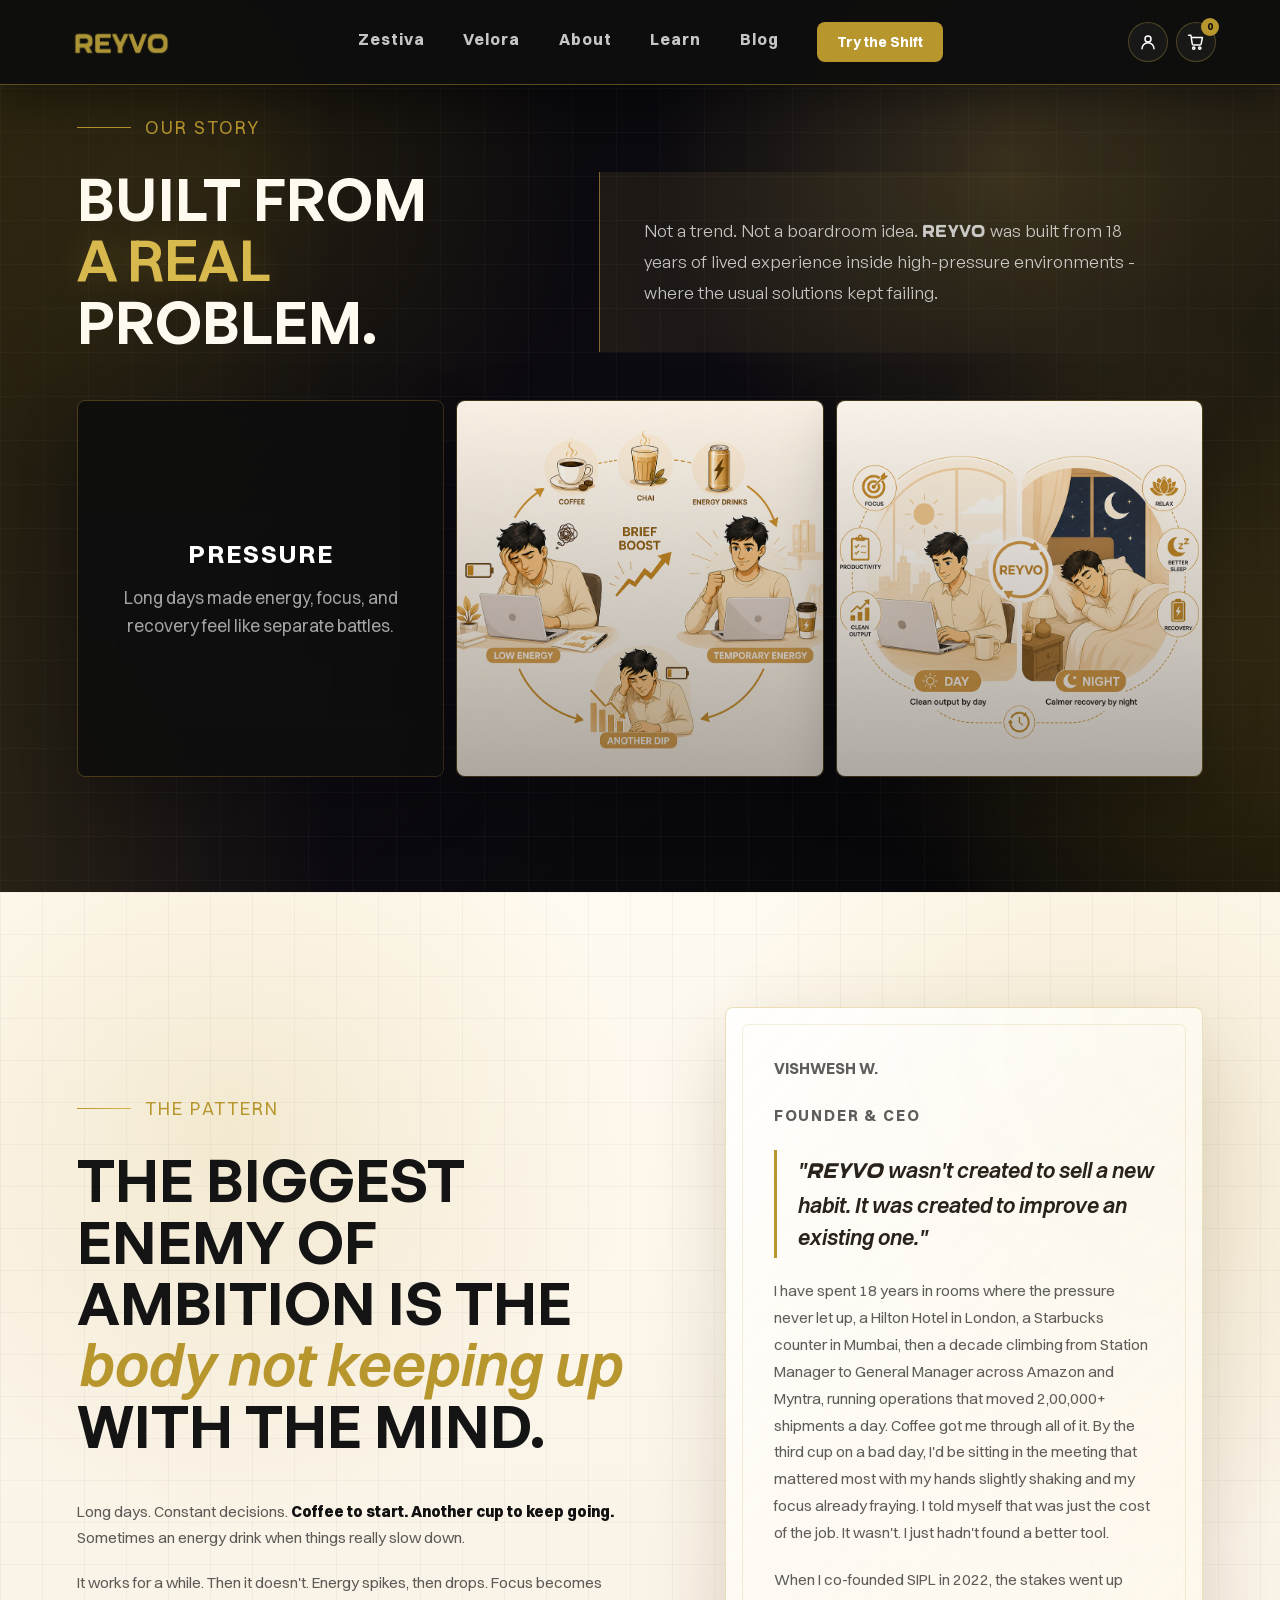
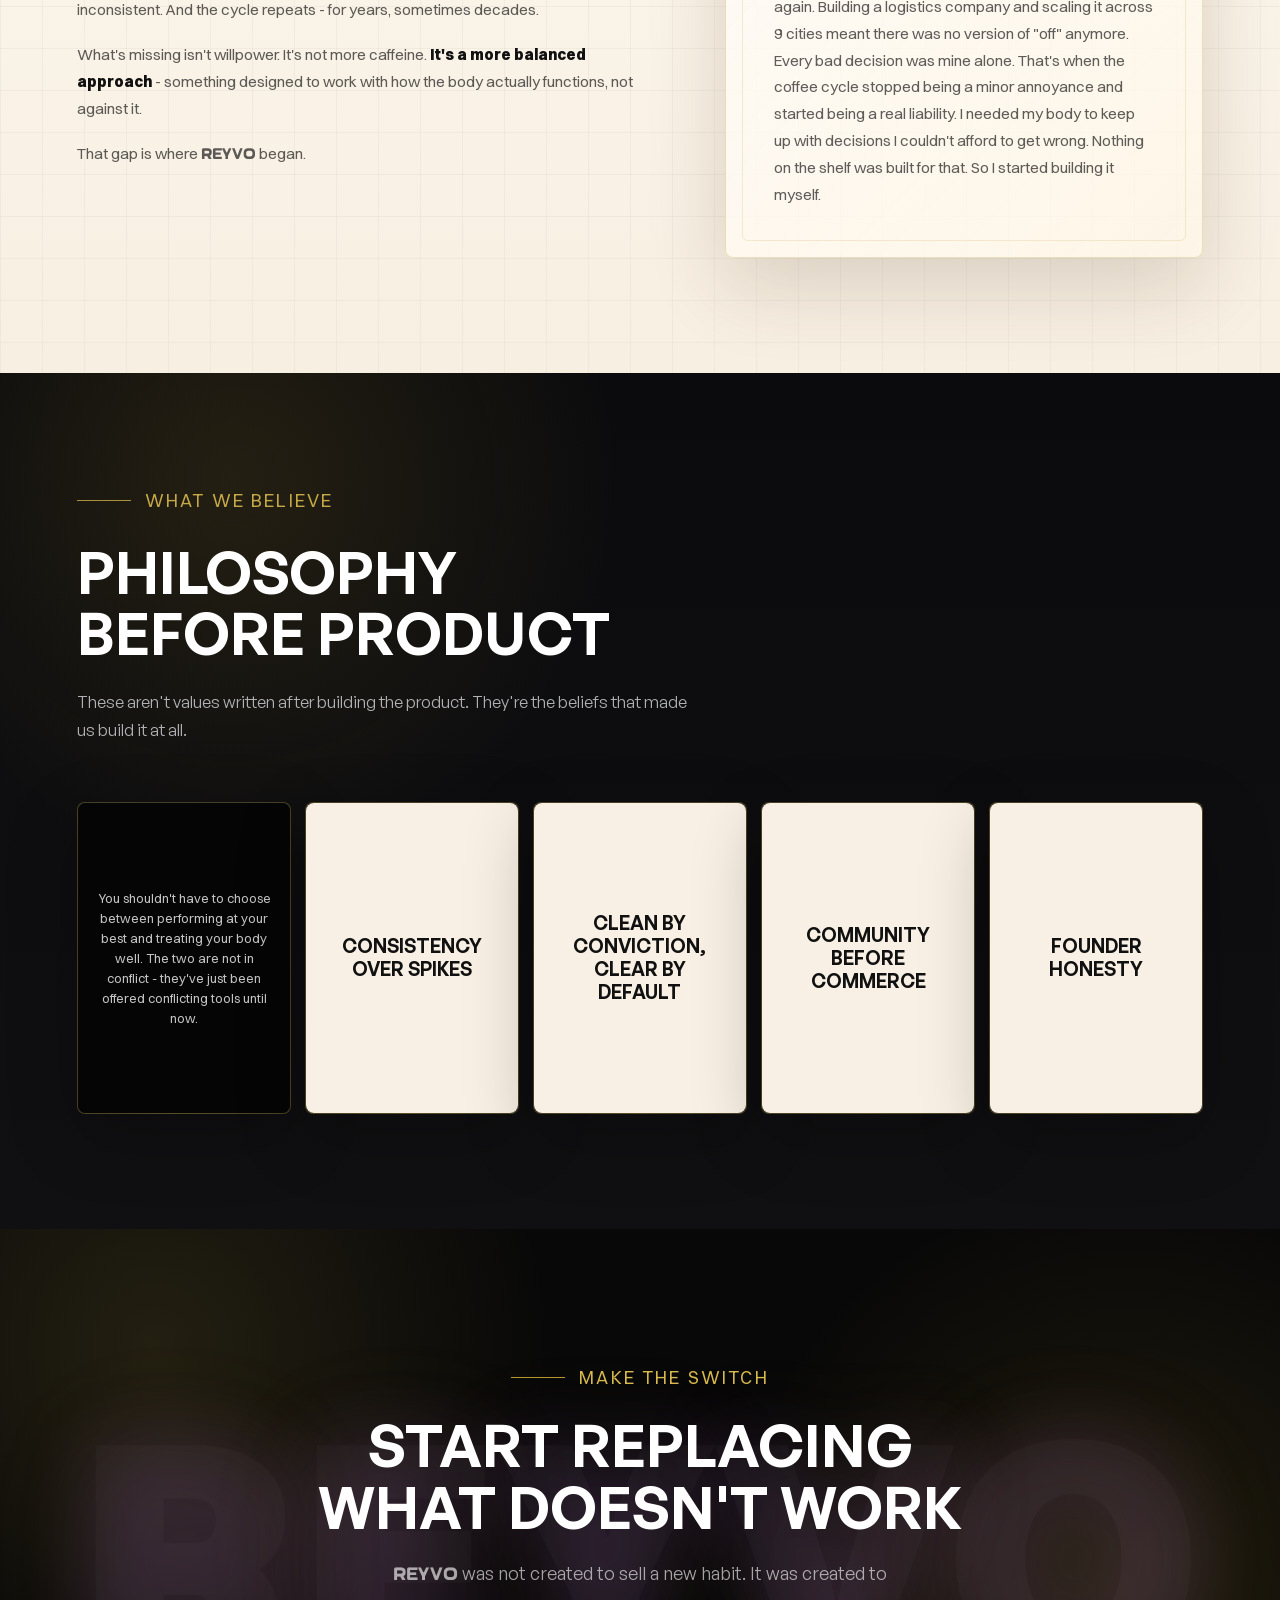
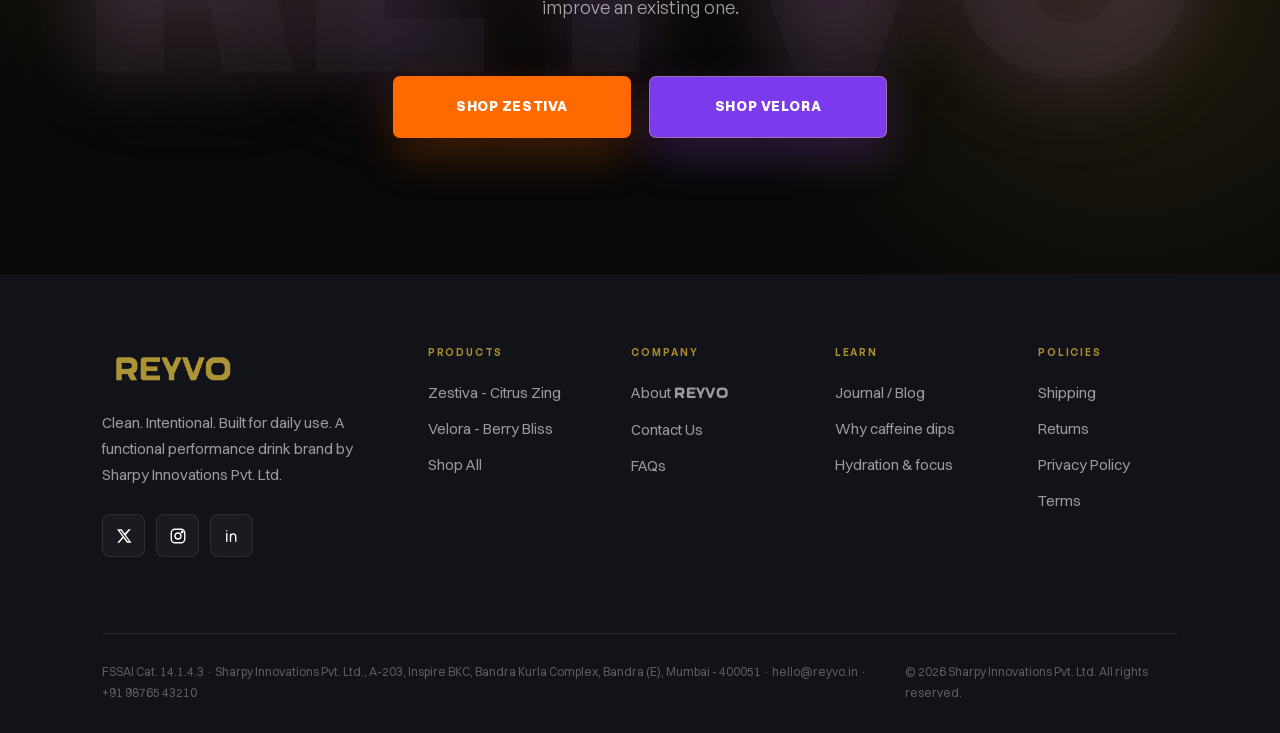
==== commit 7324c369: "chanegs done" ====
--- a/about-us.html
+++ b/about-us.html
@@ -139,10 +139,9 @@
                     <article class="philosophy-card" tabindex="0">
                         <div class="philosophy-card-inner">
                             <div class="philosophy-card-face philosophy-card-image">
-                                <img src="Assets/ambition.png" alt="Ambition and health visual">
-                            </div>
-                            <div class="philosophy-card-face philosophy-card-copy">
                                 <h3>Ambition &amp; health don't compete</h3>
+                            </div>
+                            <div class="philosophy-card-face philosophy-card-copy">
                                 <p>You shouldn't have to choose between performing at your best and treating your body well. The two are not in conflict - they've just been offered conflicting tools until now.</p>
                             </div>
                         </div>
@@ -151,10 +150,9 @@
                     <article class="philosophy-card" tabindex="0">
                         <div class="philosophy-card-inner">
                             <div class="philosophy-card-face philosophy-card-image">
-                                <img src="Assets/consistency.png" alt="Consistency visual">
-                            </div>
-                            <div class="philosophy-card-face philosophy-card-copy">
                                 <h3>Consistency over spikes</h3>
+                            </div>
+                            <div class="philosophy-card-face philosophy-card-copy">
                                 <p>The biggest challenge for ambitious people isn't intent - it's consistency. A steady, sustained experience is worth more than dramatic short-term bursts followed by crashes.</p>
                             </div>
                         </div>
@@ -163,10 +161,9 @@
                     <article class="philosophy-card" tabindex="0">
                         <div class="philosophy-card-inner">
                             <div class="philosophy-card-face philosophy-card-image">
-                                <img src="Assets/clean.png" alt="Clean formulation visual">
-                            </div>
-                            <div class="philosophy-card-face philosophy-card-copy">
                                 <h3>Clean by conviction, clear by default</h3>
+                            </div>
+                            <div class="philosophy-card-face philosophy-card-copy">
                                 <p>We use ingredients with intention, not because "clean" is fashionable - every ingredient has a defined role, nothing added for marketing. And we speak plainly about what's in our products and why. No vague claims. No borrowed science.</p>
                             </div>
                         </div>
@@ -175,10 +172,9 @@
                     <article class="philosophy-card" tabindex="0">
                         <div class="philosophy-card-inner">
                             <div class="philosophy-card-face philosophy-card-image">
-                                <img src="Assets/community.png" alt="Community visual">
-                            </div>
-                            <div class="philosophy-card-face philosophy-card-copy">
                                 <h3>Community before commerce</h3>
+                            </div>
+                            <div class="philosophy-card-face philosophy-card-copy">
                                 <p>We build relationships before revenue. Trust is earned first - sales follow. The REYVO community matters more to us than any single transaction.</p>
                             </div>
                         </div>
@@ -187,10 +183,9 @@
                     <article class="philosophy-card" tabindex="0">
                         <div class="philosophy-card-inner">
                             <div class="philosophy-card-face philosophy-card-image">
-                                <img src="Assets/founder.png" alt="Founder honesty visual">
-                            </div>
-                            <div class="philosophy-card-face philosophy-card-copy">
                                 <h3>Founder honesty</h3>
+                            </div>
+                            <div class="philosophy-card-face philosophy-card-copy">
                                 <p>REYVO is built from lived experience. We share that journey openly - the decisions, the trade-offs, and the learnings. Transparency is a strength, not a risk.</p>
                             </div>
                         </div>
--- a/style.css
+++ b/style.css
@@ -983,7 +983,8 @@
 }
 
 .story-flip-card:hover .story-flip-card-inner,
-.story-flip-card:focus-visible .story-flip-card-inner {
+.story-flip-card:focus-visible .story-flip-card-inner,
+.story-flip-card.is-auto-flipped .story-flip-card-inner {
     transform: rotateY(180deg);
 }
 
@@ -1108,6 +1109,9 @@
 
 .about-pattern-copy h2 span {
     color: var(--gold);
+        text-transform: lowercase;
+    font-style: italic;
+
 }
 
 .about-pattern-text {
@@ -1265,7 +1269,8 @@
 }
 
 .philosophy-card:hover .philosophy-card-inner,
-.philosophy-card:focus-visible .philosophy-card-inner {
+.philosophy-card:focus-visible .philosophy-card-inner,
+.philosophy-card.is-auto-flipped .philosophy-card-inner {
     transform: rotateY(180deg);
 }
 
@@ -4380,12 +4385,6 @@
     display: grid;
     place-items: center;
     min-height: 540px;
-    border: 1px solid rgba(184, 150, 46, 0.16);
-    border-radius: 8px;
-    background:
-        radial-gradient(circle at 50% 38%, rgba(253, 193, 5, 0.24), transparent 34%),
-        linear-gradient(145deg, rgba(255, 255, 255, 0.92), rgba(248, 239, 221, 0.72));
-    box-shadow: 0 28px 80px rgba(92, 67, 31, 0.12);
     overflow: hidden;
 }
 
@@ -4400,7 +4399,7 @@
     max-height: min(66vh, 560px);
     object-fit: contain;
     filter: drop-shadow(0 32px 36px rgba(84, 60, 32, 0.2));
-    animation: productFloat 6s ease-in-out infinite;
+    animation: productFloat 6s ease-in-out infinite; 
 }
 
 .product-transition-copy {
@@ -6617,12 +6616,10 @@
     display: grid;
     place-items: center;
     min-height: clamp(410px, 58vh, 600px);
-    border: 1px solid rgba(184, 150, 46, 0.16);
-    border-radius: 10px;
-    background:
-        radial-gradient(circle at 50% 40%, rgba(253, 193, 5, 0.23), transparent 35%),
-        rgba(255, 255, 255, 0.82);
-    box-shadow: 0 28px 80px rgba(92, 67, 31, 0.12);
+    border: 0;
+    border-radius: 0;
+    background: transparent;
+    box-shadow: none;
     overflow: hidden;
 }
 
@@ -6830,22 +6827,44 @@
 }
 
 .zestiva-trust-row {
+    display: grid;
+    grid-template-columns: repeat(4, minmax(0, 1fr));
+    gap: 10px;
+    margin-top: 20px;
+}
+
+.zestiva-trust-row span {
     display: flex;
-    flex-wrap: wrap;
-    gap: 10px 16px;
-    margin-top: 16px;
-}
-
-.zestiva-trust-row span {
-    color: rgba(17, 17, 17, 0.58);
-    font-size: 11px;
+    align-items: center;
+    gap: 8px;
+    min-height: 76px;
+    padding: 10px 12px;
+    border: 1px solid rgba(184, 150, 46, 0.22);
+    border-radius: 8px;
+    background: rgba(255, 255, 255, 0.58);
+    color: rgba(17, 17, 17, 0.7);
+    font-size: 10px;
     font-weight: 800;
-}
-
-.zestiva-trust-row span::before {
-    content: "\2713";
-    margin-right: 5px;
+    line-height: 1.2;
+}
+
+.zestiva-trust-row svg {
+    flex: 0 0 22px;
+    width: 22px;
+    height: 22px;
     color: var(--gold);
+    fill: none;
+    stroke: currentColor;
+    stroke-width: 1.7;
+    stroke-linecap: round;
+    stroke-linejoin: round;
+}
+
+.zestiva-trust-row img {
+    flex: 0 0 58px;
+    width: 58px;
+    height: 58px;
+    object-fit: contain;
 }
 
 @media (max-width: 991px) {
@@ -6879,12 +6898,39 @@
     .zestiva-shop-actions {
         grid-template-columns: 1fr;
     }
+
+    .zestiva-trust-row {
+        grid-template-columns: repeat(2, minmax(0, 1fr));
+    }
 }
 
 /* Zestiva supporting sections */
 .zestiva-section-inner { width:min(1240px,calc(100% - 40px)); margin:0 auto; }
 .zestiva-section-heading { max-width:760px; margin-bottom:48px; }
-.zestiva-section-heading span { color:var(--gold); font:900 10px "General Sans"; letter-spacing:.14em; text-transform:uppercase; }
+.zestiva-section-heading > span {
+    display:flex;
+    align-items:center;
+    gap:14px;
+    color:var(--gold);
+    font:400 18px "General Sans";
+    letter-spacing:.12em;
+    text-transform:uppercase;
+}
+.zestiva-section-heading > span::before {
+    content:"";
+    flex:0 0 54px;
+    width:54px;
+    height:1px;
+    background:linear-gradient(90deg,var(--gold),var(--orange));
+}
+.zestiva-pack-kicker {
+    display:block;
+    font-size:10px;
+    font-weight:900;
+    letter-spacing:.13em;
+}
+.zestiva-how-section .zestiva-section-heading > span,
+.zestiva-reviews-section .zestiva-section-heading > span { justify-content:center; }
 .zestiva-section-heading h2 { margin:10px 0 12px; color:#111; font-size:clamp(42px,6vw,78px); font-weight:900; line-height:.92; text-transform:uppercase; }
 .zestiva-section-heading p { margin:0; color:rgba(17,17,17,.58); font-size:16px; line-height:1.6; }
 .zestiva-section-heading-light h2 { color:#fff; }
@@ -6934,6 +6980,34 @@
 .zestiva-use-steps p { max-width:220px; margin:0 auto; color:rgba(17,17,17,.58); font-size:13px; line-height:1.6; }
 .zestiva-use-note { max-width:620px; margin:50px auto 0; border-left:3px solid var(--gold); border-radius:7px; padding:18px 22px; background:rgba(255,255,255,.55); color:rgba(17,17,17,.58); font-size:13px; font-style:italic; line-height:1.7; }
 
+.product-use-banner {
+    background: #f2efe8;
+}
+
+.product-use-banner .home-process-banner,
+.product-use-banner .home-process-banner img {
+    display: block;
+    width: 100%;
+}
+
+.product-use-banner .home-process-banner img {
+    height: auto;
+}
+
+.product-use-note-wrap {
+    padding: clamp(30px, 4vw, 52px) max(22px, calc((100% - 1180px) / 2));
+}
+
+.product-use-note-wrap .zestiva-use-note {
+    max-width: 780px;
+    margin: 0 auto;
+    padding: 22px 28px;
+    background: rgba(255, 255, 255, 0.7);
+    font-size: 16px;
+    line-height: 1.75;
+    text-align: center;
+}
+
 .zestiva-comparison-section { padding:clamp(88px,10vw,140px) 0; background:radial-gradient(circle at 80% 12%,rgba(255,122,26,.12),transparent 30%),#0c0c10; color:#fff; }
 .zestiva-comparison-shell { border:1px solid rgba(255,122,26,.24); border-radius:16px; padding:10px; background:rgba(255,255,255,.025); box-shadow:0 35px 90px rgba(0,0,0,.28); overflow-x:auto; }
 .zestiva-comparison-table { min-width:760px; border-radius:10px; overflow:hidden; }
@@ -6986,6 +7060,60 @@
 .zestiva-benefits-track span::before { content:"\2713"; margin-right:9px; color:#c5f900; font-weight:900; }
 @keyframes zestivaMarquee { to { transform:translateX(-50%); } }
 
+.zestiva-trust-marquee {
+    overflow: hidden;
+    padding: 18px 0;
+    border-top: 1px solid rgba(184, 150, 46, 0.22);
+    border-bottom: 1px solid rgba(184, 150, 46, 0.22);
+    background: #f8f0e4;
+}
+
+.zestiva-trust-track {
+    display: flex;
+    width: max-content;
+    animation: zestivaTrustMarquee 32s linear infinite;
+}
+
+.zestiva-trust-set {
+    display: flex;
+    align-items: center;
+    gap: 18px;
+    padding-right: 18px;
+}
+
+.zestiva-trust-set span {
+    display: inline-flex;
+    align-items: center;
+    gap: 10px;
+    min-width: 190px;
+    min-height: 78px;
+    padding: 10px 18px;
+    border: 1px solid rgba(184, 150, 46, 0.26);
+    border-radius: 8px;
+    background: rgba(255, 255, 255, 0.68);
+    color: #111;
+    font-size: 12px;
+    font-weight: 800;
+    line-height: 1.2;
+    text-transform: uppercase;
+    white-space: nowrap;
+}
+
+.zestiva-trust-set img {
+    flex: 0 0 56px;
+    width: 56px;
+    height: 56px;
+    object-fit: contain;
+}
+
+.zestiva-trust-marquee:hover .zestiva-trust-track {
+    animation-play-state: paused;
+}
+
+@keyframes zestivaTrustMarquee {
+    to { transform: translateX(-50%); }
+}
+
 @media (max-width:991px) {
     .zestiva-features-layout { grid-template-columns:1fr; }
     .zestiva-features-copy { grid-column:1; grid-row:1; }
@@ -7782,7 +7910,7 @@
 }
 
 .landing-hero .floating {
-    width: clamp(270px, 29vw, 500px);
+    width: clamp(210px, 23vw, 390px);
     min-width: 0;
 }
 
@@ -7930,7 +8058,7 @@
     }
 
     .landing-hero .floating {
-        width: clamp(230px, 34vw, 390px);
+        width: clamp(190px, 28vw, 320px);
     }
 }
 
@@ -7941,7 +8069,7 @@
     }
 
     .landing-hero .floating {
-        width: 60vw;
+        width: 44vw;
         opacity: 0.23;
     }
 
@@ -7992,7 +8120,7 @@
 .landing-hero h1 {
     font-family: "General Sans" !important;
     max-width: 1320px;
-    font-size: clamp(3rem, 5vw, 6rem);
+    font-size: clamp(2rem, 3.3vw, 3.7rem);
     line-height: 0.94;
 }
 
@@ -8004,9 +8132,9 @@
 }
 
 .landing-hero h1 .hero-line-three {
-    max-width: 920px;
+    max-width: none;
     margin: 0.12em auto 0;
-    white-space: normal;
+    white-space: nowrap;
 }
 
 /* Homepage section hierarchy */
@@ -8120,7 +8248,28 @@
     }
 
     .landing-hero h1 .hero-line-three {
-        white-space: normal;
+        white-space: nowrap;
+    }
+}
+
+/* Keep the second hero statement on one uninterrupted row. */
+.landing-hero h1 .hero-line-three {
+    max-width: none;
+    font-size: 1em !important;
+    white-space: nowrap !important;
+}
+
+/* Keep the hero statement to exactly two lines on small screens. */
+@media (max-width: 620px) {
+    .landing-hero h1 {
+        font-size: clamp(1.25rem, 5.7vw, 1.6rem);
+        letter-spacing: -0.025em;
+    }
+
+    .landing-hero h1 .hero-line,
+    .landing-hero h1 .hero-line-three {
+        max-width: none;
+        white-space: nowrap;
     }
 }
 
@@ -8189,9 +8338,9 @@
 
 .blog-card {
     position: relative;
-    min-height: 420px;
+    min-height: 520px;
     display: grid;
-    grid-template-rows: 210px 1fr;
+    grid-template-rows: auto 1fr;
     overflow: hidden;
     border: 1px solid rgba(17, 17, 17, 0.06);
     border-radius: 14px;
@@ -8201,6 +8350,7 @@
 }
 
 .blog-card figure {
+    aspect-ratio: 3 / 2;
     margin: 0;
     overflow: hidden;
     background: #111;
@@ -8210,12 +8360,12 @@
 .blog-card figure img {
     width: 100%;
     height: 100%;
-    object-fit: cover;
+    object-fit: contain;
     transition: transform 500ms cubic-bezier(0.16, 1, 0.3, 1);
 }
 
 .blog-card:hover figure img {
-    transform: scale(1.045);
+    transform: none;
 }
 
 .blog-card-body {
@@ -8298,7 +8448,7 @@
 
     .blog-card {
         min-height: 470px;
-        grid-template-rows: 210px 1fr;
+        grid-template-rows: auto 1fr;
     }
 }
 
@@ -8769,3 +8919,509 @@
     line-height: 1;
     transform: translateY(3px);
 }
+
+/* About page: five belief cards in one row. */
+.about-philosophy-section .philosophy-grid {
+    grid-template-columns: repeat(5, minmax(0, 1fr));
+    gap: 14px;
+}
+
+.about-philosophy-section .philosophy-card,
+.about-philosophy-section .philosophy-card-inner {
+    min-height: 310px;
+}
+
+.about-philosophy-section .philosophy-card-image {
+    display: flex;
+    align-items: center;
+    justify-content: center;
+    padding: 24px 18px;
+    background: #f8f0e4;
+    text-align: center;
+}
+
+.about-philosophy-section .philosophy-card-image::after {
+    display: none;
+}
+
+.about-philosophy-section .philosophy-card-image h3 {
+    margin: 0;
+    color: #111;
+    font-size: clamp(18px, 1.5vw, 24px);
+    line-height: 1.2;
+    text-transform: uppercase;
+}
+
+.about-philosophy-section .philosophy-card-copy {
+    align-items: center;
+    padding: 22px 18px;
+    background: #050505;
+    text-align: center;
+}
+
+.about-philosophy-section .philosophy-card-copy p {
+    color: rgba(255, 255, 255, 0.76);
+    font-size: 13px;
+    line-height: 1.55;
+}
+
+@media (max-width: 900px) {
+    .about-philosophy-section .philosophy-grid {
+        grid-template-columns: repeat(5, 240px);
+        overflow-x: auto;
+        padding-bottom: 14px;
+        scroll-snap-type: x proximity;
+    }
+
+    .about-philosophy-section .philosophy-card {
+        scroll-snap-align: start;
+    }
+}
+
+/* Product ingredient sections: heading, five cards, then supporting points. */
+.zestiva-detail-page .zestiva-features-layout,
+.velora-detail-page .zestiva-features-layout {
+    display: flex;
+    flex-direction: column;
+    gap: 36px;
+}
+
+.zestiva-detail-page .zestiva-features-copy,
+.velora-detail-page .zestiva-features-copy {
+    display: contents;
+}
+
+.zestiva-detail-page .zestiva-features-copy .zestiva-section-heading,
+.velora-detail-page .zestiva-features-copy .zestiva-section-heading {
+    order: 1;
+    max-width: 780px;
+    margin: 0 auto 10px;
+    text-align: center;
+}
+
+.zestiva-detail-page .zestiva-features-copy .zestiva-section-heading > span,
+.velora-detail-page .zestiva-features-copy .zestiva-section-heading > span {
+    justify-content: center;
+}
+
+.zestiva-detail-page .zestiva-feature-grid,
+.velora-detail-page .zestiva-feature-grid {
+    order: 2;
+    display: grid;
+    grid-template-columns: repeat(5, minmax(0, 1fr));
+    width: 100%;
+    max-width: none;
+    gap: 14px;
+}
+
+.zestiva-detail-page .zestiva-feature-grid .zestiva-flip-card:nth-child(n),
+.velora-detail-page .zestiva-feature-grid .zestiva-flip-card:nth-child(n) {
+    grid-column: auto;
+    grid-row: auto;
+    width: 100%;
+}
+
+.zestiva-detail-page .zestiva-feature-points,
+.velora-detail-page .zestiva-feature-points {
+    order: 3;
+    display: grid;
+    grid-template-columns: repeat(3, minmax(0, 1fr));
+    gap: 14px;
+    width: 100%;
+}
+
+.zestiva-detail-page .zestiva-feature-points article,
+.velora-detail-page .zestiva-feature-points article {
+    display: grid;
+    grid-template-columns: 42px 1fr;
+    gap: 14px;
+    min-height: 180px;
+    padding: 28px 24px;
+    border: 1px solid rgba(210, 173, 87, 0.3);
+    border-radius: 12px;
+    background: linear-gradient(145deg, rgba(216, 185, 77, 0.1), rgba(255, 255, 255, 0.025));
+}
+
+.zestiva-detail-page .zestiva-feature-points svg,
+.velora-detail-page .zestiva-feature-points svg {
+    width: 24px;
+    height: 24px;
+    margin: 2px 0 0;
+}
+
+.zestiva-detail-page .zestiva-feature-points h3,
+.velora-detail-page .zestiva-feature-points h3 {
+    font-size: 20px;
+}
+
+.zestiva-detail-page .zestiva-feature-points p,
+.velora-detail-page .zestiva-feature-points p {
+    font-size: 14px;
+}
+
+@media (max-width: 900px) {
+    .zestiva-detail-page .zestiva-feature-grid,
+    .velora-detail-page .zestiva-feature-grid {
+        grid-template-columns: repeat(5, 230px);
+        overflow-x: auto;
+        padding-bottom: 12px;
+    }
+}
+
+@media (max-width: 700px) {
+    .zestiva-detail-page .zestiva-feature-points,
+    .velora-detail-page .zestiva-feature-points {
+        grid-template-columns: 1fr;
+    }
+}
+
+/* Homepage-only requested section styling. */
+.landing-page .home-statement-visual {
+    border: 0;
+    background: transparent;
+}
+
+.landing-page .home-statement-visual::after {
+    display: none;
+}
+
+.landing-page .home-statement-visual img {
+    mix-blend-mode: multiply;
+    filter: none;
+}
+
+.landing-page .home-manifesto-line {
+    font-size: 36px;
+}
+
+.landing-page .home-problem-card {
+    border-color: rgba(17, 17, 17, 0.12);
+    background: #fff;
+    box-shadow: 0 24px 70px rgba(0, 0, 0, 0.2);
+}
+
+.landing-page .home-problem-card::after {
+    display: none;
+}
+
+.landing-page .home-problem-image {
+    width: 100%;
+    height: 270px;
+    padding: 0;
+}
+
+.landing-page .home-problem-image img {
+    width: 100%;
+    max-width: none;
+    height: 100%;
+    object-fit: cover;
+    filter: none;
+}
+
+.landing-page .home-problem-card:hover .home-problem-image img {
+    filter: none;
+}
+
+.landing-page .home-problem-card h3 {
+    color: #111;
+}
+
+.landing-page .home-problem-card p {
+    color: rgba(17, 17, 17, 0.68);
+}
+
+.landing-page .home-tabs .home-tab-btn {
+    padding: 10px 14px;
+    border: 1px solid #111;
+    background: #fff;
+    color: #111;
+    font-size: 15px;
+    font-weight: 700;
+}
+
+.landing-page .home-tabs .home-tab-btn.is-z-active,
+.landing-page .home-tabs .home-tab-btn.is-v-active {
+    border-color: var(--gold);
+    background: var(--gold);
+    color: #050505;
+}
+
+/* Directional entrances for the Who Drinks REYVO cards. */
+.landing-page .home-personas {
+    overflow: hidden;
+}
+
+.landing-page .home-personas .home-persona-grid article {
+    opacity: 0;
+    transition:
+        opacity 1500ms cubic-bezier(0.16, 1, 0.3, 1),
+        transform 1900ms cubic-bezier(0.16, 1, 0.3, 1),
+        border-color 260ms ease;
+    will-change: opacity, transform;
+}
+
+.landing-page .home-personas .home-persona-grid article:nth-child(1) {
+    transform: translateX(-110vw);
+    transition-delay: 100ms;
+}
+
+.landing-page .home-personas .home-persona-grid article:nth-child(2) {
+    transform: translateY(-100vh);
+    transition-delay: 550ms;
+}
+
+.landing-page .home-personas .home-persona-grid article:nth-child(3) {
+    transform: translateX(110vw);
+    transition-delay: 1000ms;
+}
+
+.landing-page .home-personas .home-persona-grid article:nth-child(4) {
+    transform: translateY(100vh);
+    transition-delay: 1450ms;
+}
+
+.landing-page .home-personas.visible .home-persona-grid article {
+    opacity: 1;
+    transform: translate(0, 0);
+    will-change: auto;
+}
+
+.landing-page .home-personas.visible .home-persona-grid article:hover {
+    transform: translateY(-6px);
+    transition-delay: 0ms;
+}
+
+@media (prefers-reduced-motion: reduce) {
+    .landing-page .home-personas .home-persona-grid article {
+        opacity: 1;
+        transform: none;
+        transition: border-color 260ms ease;
+    }
+}
+
+/* Exact circular construction for the What REYVO Is animation. */
+.landing-page .home-statement-visual .reyvo-assembly {
+    overflow: hidden;
+    border-radius: 50%;
+    background: transparent;
+}
+
+.landing-page .home-statement-visual .reyvo-assembly::after {
+    display: none;
+}
+
+.landing-page .home-statement.visible .reyvo-assembly::after {
+    opacity: 1;
+}
+
+.landing-page .home-statement-visual .reyvo-assembly .reyvo-piece {
+    max-width: none;
+    object-fit: contain;
+    mix-blend-mode: multiply;
+    clip-path: none;
+}
+
+.landing-page .home-statement-visual .reyvo-piece-1 {
+    top: 0;
+    left: 25%;
+    width: 50%;
+    height: 32%;
+}
+
+.landing-page .home-statement-visual .reyvo-piece-2 {
+    top: 10%;
+    left: 62%;
+    width: 38%;
+    height: 40%;
+}
+
+.landing-page .home-statement-visual .reyvo-piece-3 {
+    top: 50%;
+    left: 62%;
+    width: 38%;
+    height: 40%;
+}
+
+.landing-page .home-statement-visual .reyvo-piece-4 {
+    top: 68%;
+    left: 25%;
+    width: 50%;
+    height: 32%;
+}
+
+.landing-page .home-statement-visual .reyvo-piece-5 {
+    top: 50%;
+    left: 0;
+    width: 38%;
+    height: 40%;
+}
+
+.landing-page .home-statement-visual .reyvo-piece-6 {
+    top: 10%;
+    left: 0;
+    width: 38%;
+    height: 40%;
+}
+
+.landing-page .home-statement-visual .reyvo-assembly .reyvo-piece-center {
+    z-index: 4;
+    top: 22.5%;
+    left: 22.5%;
+    width: 55%;
+    height: 55%;
+    clip-path: circle(49% at 50% 50%);
+    object-fit: contain;
+    mix-blend-mode: normal;
+    clip-path: none;
+    transform: scale(0) rotate(-20deg);
+}
+
+.landing-page .home-statement.visible .reyvo-assembly .reyvo-piece-center {
+    transform: scale(1) rotate(0deg);
+}
+
+/* Scroll-triggered assembly in the What REYVO Is section. */
+.landing-page .home-statement {
+    overflow: hidden;
+}
+
+.landing-page .home-statement-visual {
+    overflow: visible;
+}
+
+.reyvo-assembly {
+    position: relative;
+    width: min(100%, 620px);
+    aspect-ratio: 1;
+    overflow: visible;
+}
+
+.landing-page .home-statement-visual .reyvo-assembly img {
+    position: absolute;
+    display: block;
+    max-height: none;
+    margin: 0;
+    object-fit: cover;
+    filter: none;
+    opacity: 0;
+    transition:
+        opacity 900ms ease,
+        transform 1800ms cubic-bezier(0.16, 1, 0.3, 1);
+    will-change: transform, opacity;
+}
+
+.reyvo-piece-1 {
+    top: 2%;
+    left: 27%;
+    width: 46%;
+    height: 29%;
+    clip-path: polygon(0 0, 100% 0, 100% 28%, 82% 100%, 18% 100%, 0 28%);
+    transform: translateY(-90vh) rotate(-5deg);
+    transition-delay: 100ms !important;
+}
+
+.reyvo-piece-2 {
+    top: 9%;
+    left: 63%;
+    width: 35%;
+    height: 39%;
+    clip-path: polygon(18% 0, 100% 0, 100% 100%, 0 100%, 15% 55%);
+    transform: translate(90vw, -35vh) rotate(6deg);
+    transition-delay: 450ms !important;
+}
+
+.reyvo-piece-3 {
+    top: 50%;
+    left: 63%;
+    width: 35%;
+    height: 39%;
+    clip-path: polygon(0 0, 100% 0, 100% 100%, 18% 100%, 15% 45%);
+    transform: translate(90vw, 35vh) rotate(6deg);
+    transition-delay: 800ms !important;
+}
+
+.reyvo-piece-4 {
+    top: 72%;
+    left: 28%;
+    width: 45%;
+    height: 26%;
+    clip-path: polygon(18% 0, 82% 0, 100% 72%, 100% 100%, 0 100%, 0 72%);
+    transform: translateY(90vh) rotate(5deg);
+    transition-delay: 1150ms !important;
+}
+
+.reyvo-piece-5 {
+    top: 50%;
+    left: 2%;
+    width: 37%;
+    height: 39%;
+    clip-path: polygon(0 0, 100% 0, 85% 45%, 82% 100%, 0 100%);
+    transform: translate(-90vw, 35vh) rotate(-6deg);
+    transition-delay: 1500ms !important;
+}
+
+.reyvo-piece-6 {
+    top: 9%;
+    left: 2%;
+    width: 37%;
+    height: 39%;
+    clip-path: polygon(0 0, 82% 0, 100% 55%, 85% 100%, 0 100%);
+    transform: translate(-90vw, -35vh) rotate(-6deg);
+    transition-delay: 1850ms !important;
+}
+
+.landing-page .home-statement-visual .reyvo-piece-center {
+    z-index: 3;
+    top: 22.5%;
+    left: 22.5%;
+    width: 55%;
+    height: 55%;
+    object-fit: contain;
+    transform: scale(0.15) rotate(-18deg);
+    transition-delay: 2400ms !important;
+}
+
+.landing-page .home-statement-visual .reyvo-assembly-complete {
+    z-index: 5;
+    inset: 0;
+    width: 100%;
+    height: 100%;
+    object-fit: contain;
+    transform: scale(0.985);
+    transition:
+        opacity 900ms ease 3900ms,
+        transform 1100ms cubic-bezier(0.16, 1, 0.3, 1) 3900ms;
+}
+
+.landing-page .home-statement.visible .reyvo-piece {
+    opacity: 1;
+    transform: translate(0, 0) rotate(0deg);
+}
+
+.landing-page .home-statement.visible .reyvo-piece-center {
+    transform: scale(1) rotate(0deg);
+}
+
+.landing-page .home-statement.visible .reyvo-assembly-complete {
+    opacity: 1;
+    transform: scale(1);
+}
+
+@media (max-width: 991px) {
+    .reyvo-assembly {
+        width: min(100%, 580px);
+        margin: 0 auto;
+    }
+}
+
+@media (prefers-reduced-motion: reduce) {
+    .landing-page .home-statement-visual .reyvo-piece {
+        display: none;
+    }
+
+    .landing-page .home-statement-visual .reyvo-assembly-complete {
+        opacity: 1;
+        transform: none;
+        transition: none;
+    }
+}
